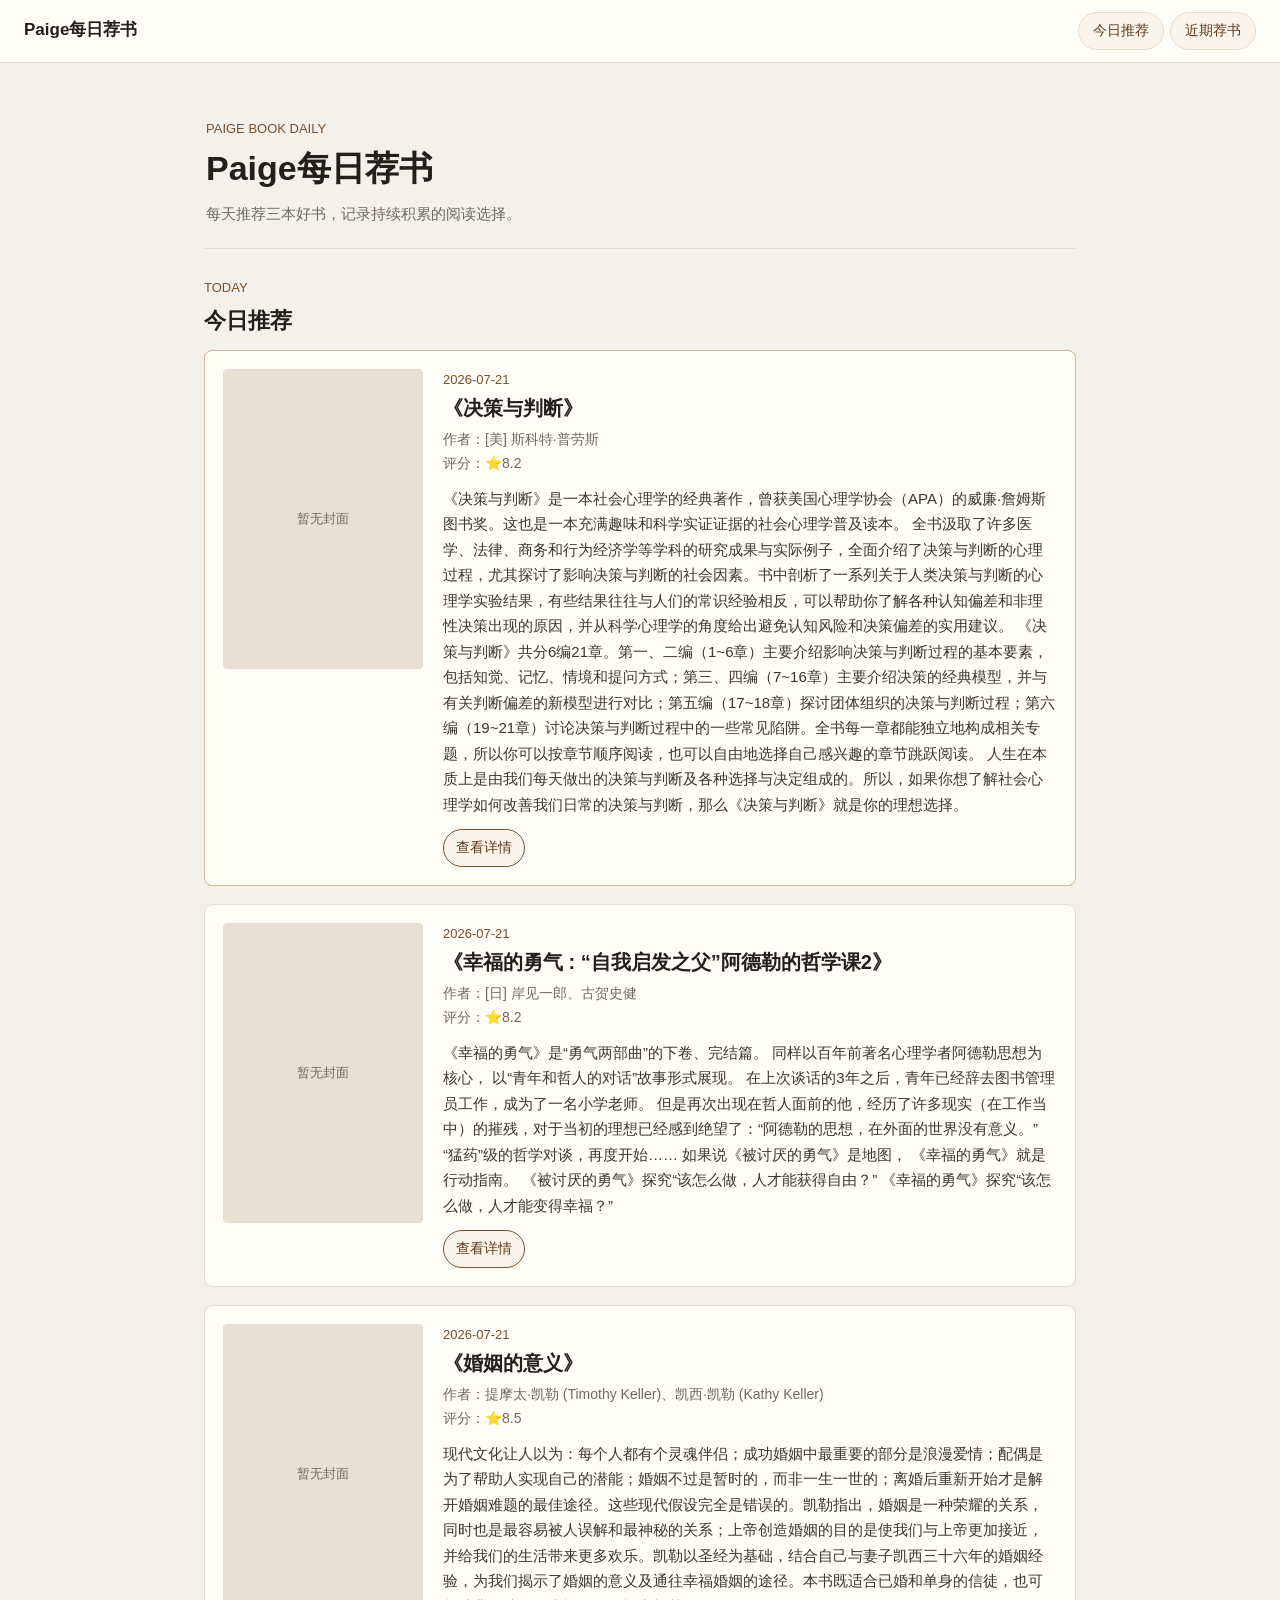
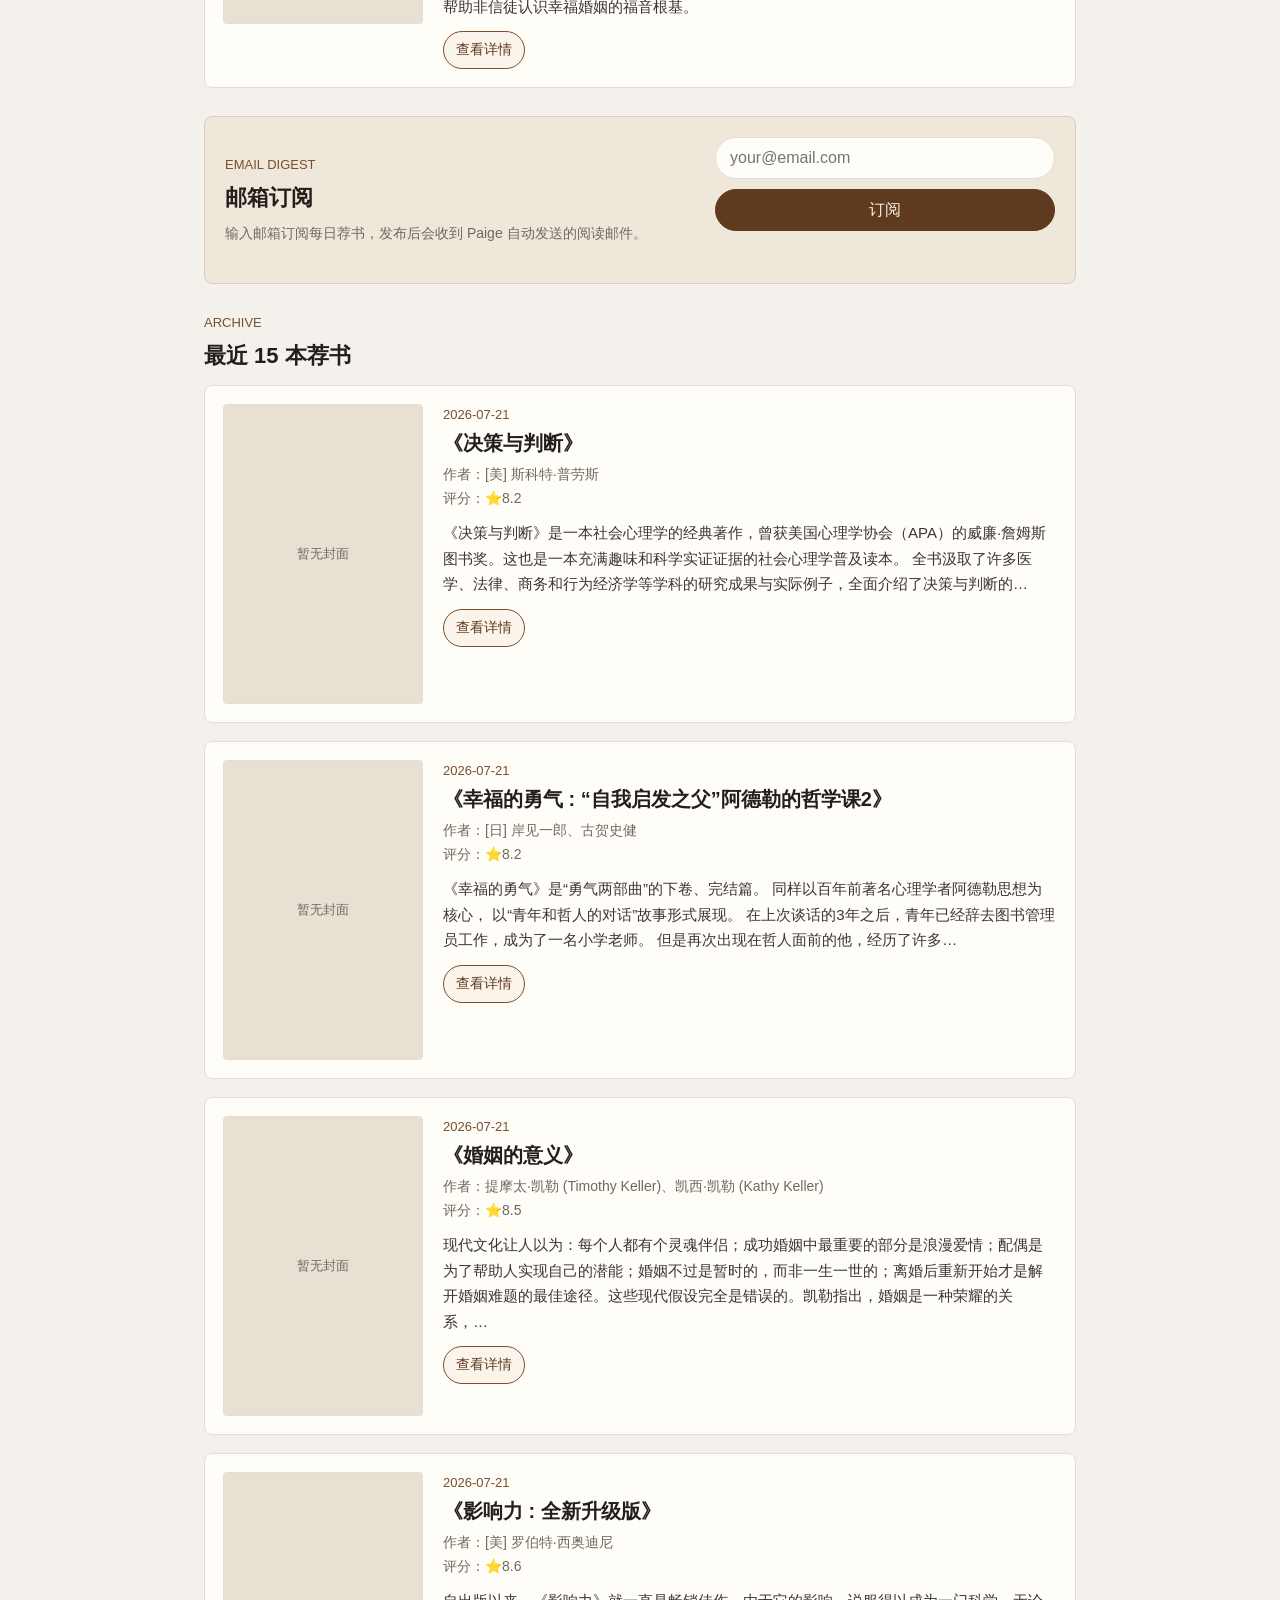
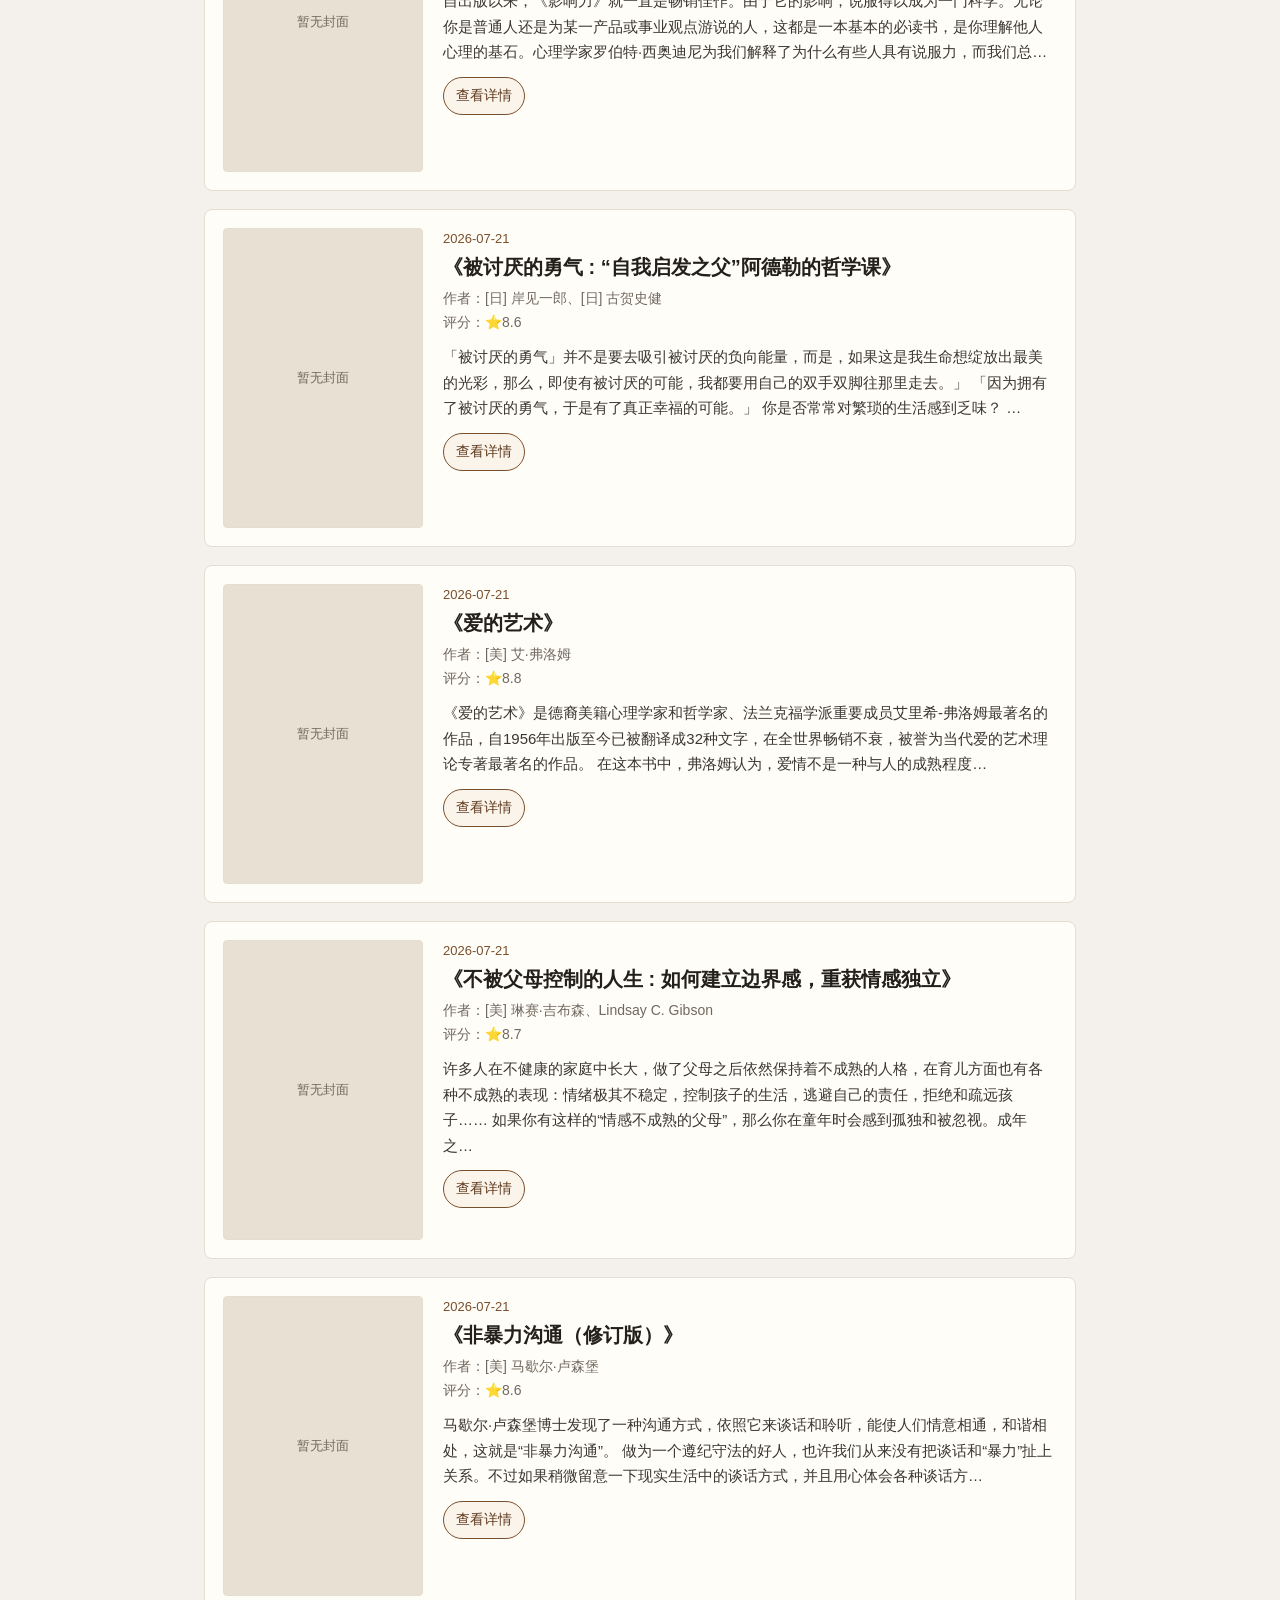
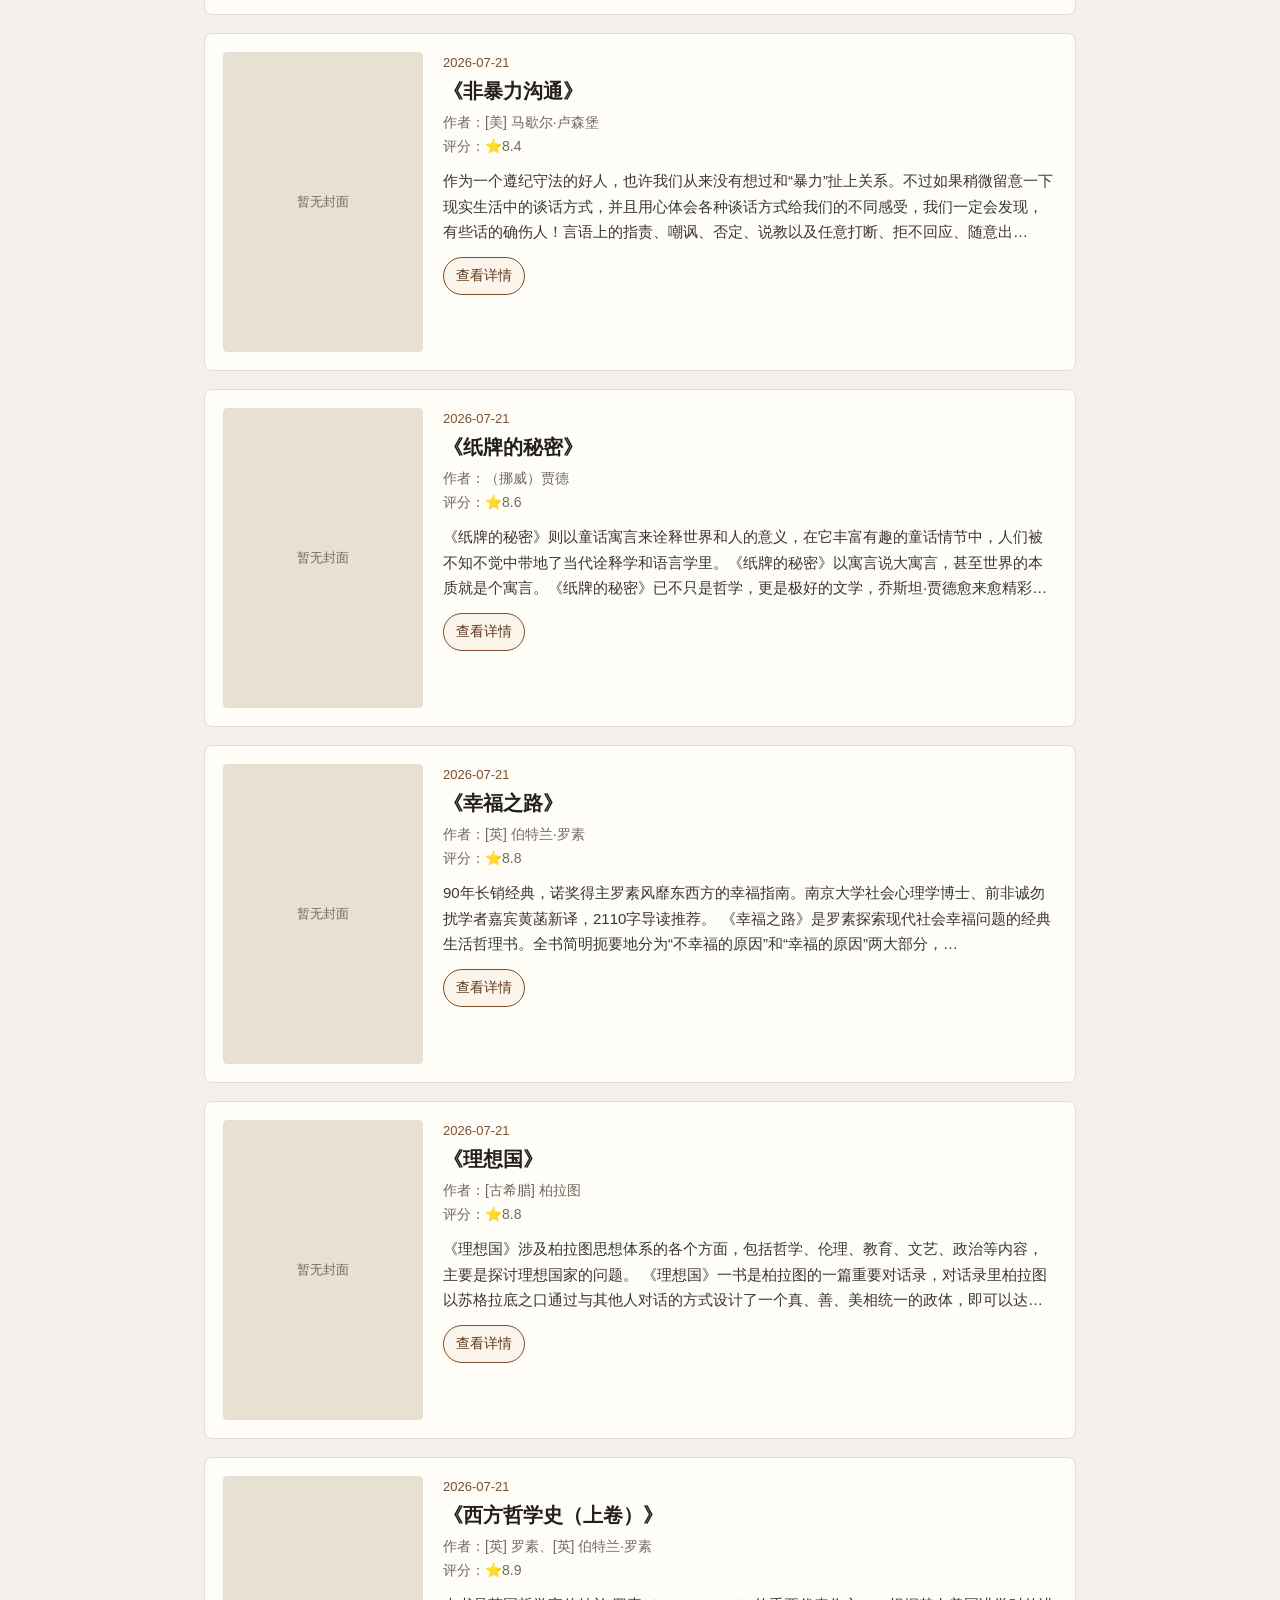
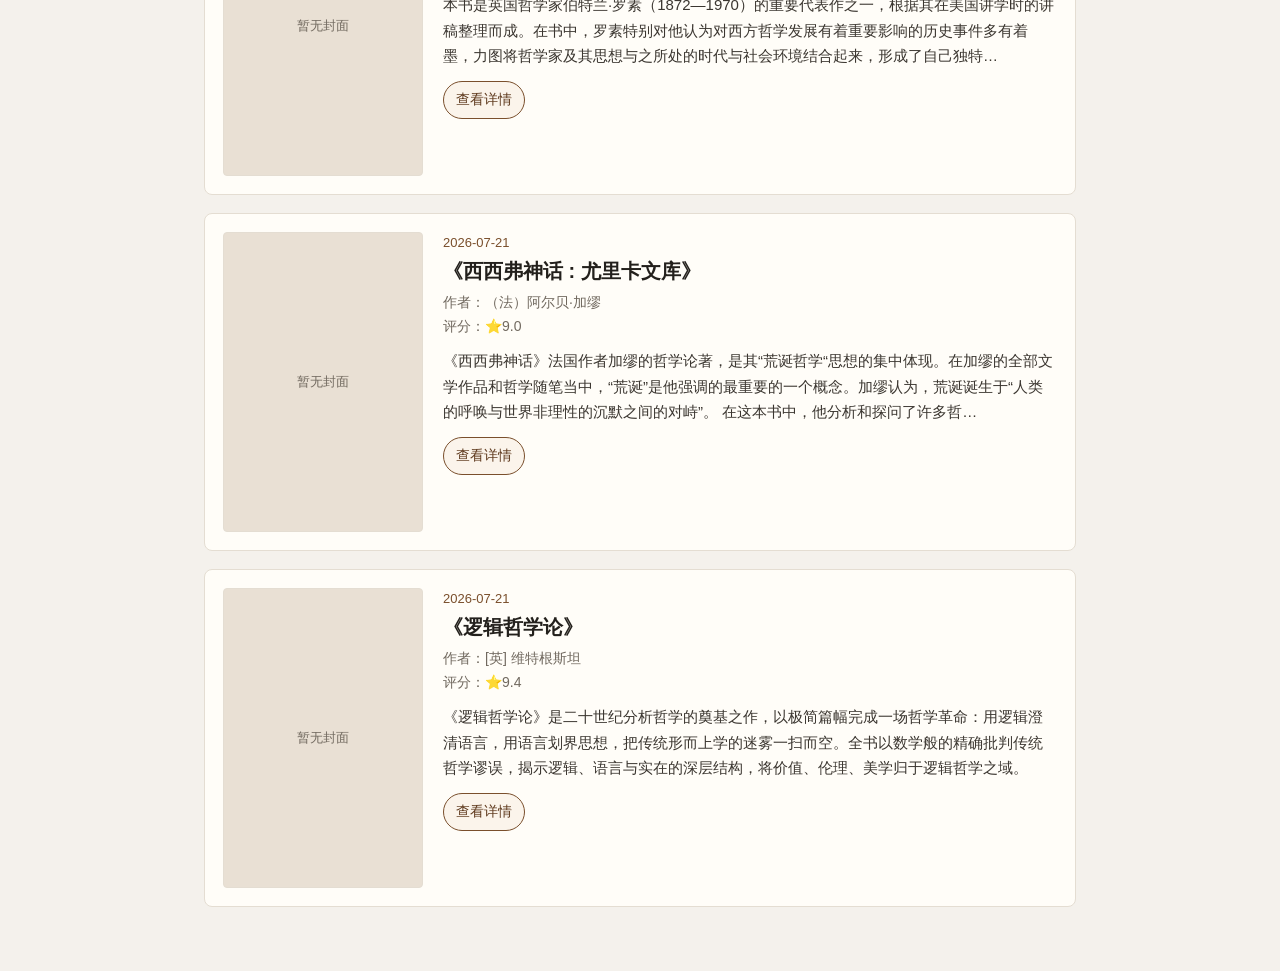
==== website/index.html @ f39f06df "Improve book content style and website layout" ====
<!doctype html>
<html lang="zh-CN">
<head>
  <meta charset="utf-8">
  <meta name="viewport" content="width=device-width, initial-scale=1">
  <title>Paige每日荐书</title>
  <link rel="stylesheet" href="style.css">
</head>
<body>
  <nav class="top-nav" aria-label="页面导航">
    <a class="nav-brand" href="#top">Paige每日荐书</a>
    <div class="nav-actions">
      <a href="#today">今日推荐</a>
      <a href="#recent">近期荐书</a>
    </div>
  </nav>

  <main id="top" class="page-shell">
    <header class="site-header">
      <p class="eyebrow">PAIGE BOOK DAILY</p>
      <h1>Paige每日荐书</h1>
      <p class="intro">每天推荐三本好书，记录持续积累的阅读选择。</p>
    </header>

    <section id="today" class="home-section today-section" aria-labelledby="today-heading">
      <div class="section-head">
        <p class="eyebrow">Today</p>
        <h2 id="today-heading">今日推荐</h2>
      </div>
      <div id="today-list" class="today-list" aria-live="polite">
        <p class="loading">正在加载今日推荐...</p>
      </div>
    </section>

    <section class="home-section subscribe-panel" aria-labelledby="subscribe-heading">
      <div>
        <p class="eyebrow">Email Digest</p>
        <h2 id="subscribe-heading">邮箱订阅</h2>
        <p class="subscribe-copy">输入邮箱订阅每日荐书，发布后会收到 Paige 自动发送的阅读邮件。</p>
      </div>
      <form id="subscribe-form" class="subscribe-form" aria-label="邮箱订阅表单">
        <input id="subscribe-email" type="email" placeholder="your@email.com" aria-label="邮箱地址" autocomplete="email" required>
        <button id="subscribe-button" type="submit">订阅</button>
        <p id="subscribe-status" class="subscribe-status" role="status" aria-live="polite"></p>
      </form>
    </section>

    <section id="recent" class="home-section" aria-labelledby="recent-heading">
      <div class="section-head">
        <p class="eyebrow">Archive</p>
        <h2 id="recent-heading">最近 15 本荐书</h2>
      </div>
      <div id="book-list" class="book-list" aria-live="polite">
        <p class="loading">正在加载书单...</p>
      </div>
    </section>
  </main>

  <template id="book-card-template">
    <article class="book-card">
      <div class="cover-wrap"></div>
      <div class="book-content">
        <p class="book-date"></p>
        <h3 class="book-title"></h3>
        <p class="book-meta"></p>
        <p class="book-rating"></p>
        <p class="book-summary"></p>
        <a class="detail-link" href="book.html">查看详情</a>
      </div>
    </article>
  </template>

  <script src="site_config.js"></script>
  <script>
    const recentList = document.querySelector("#book-list");
    const todayList = document.querySelector("#today-list");
    const template = document.querySelector("#book-card-template");
    const subscribeForm = document.querySelector("#subscribe-form");
    const subscribeEmail = document.querySelector("#subscribe-email");
    const subscribeButton = document.querySelector("#subscribe-button");
    const subscribeStatus = document.querySelector("#subscribe-status");

    function normalizeText(value, fallback) {
      if (typeof value !== "string") {
        return fallback;
      }
      const text = value.trim();
      return text || fallback;
    }

    function createSummaryExcerpt(summary) {
      const text = normalizeText(summary, "暂无简介");
      if (text.length <= 120) {
        return text;
      }
      return `${text.slice(0, 120)}…`;
    }

    function createCover(book) {
      const cover = normalizeText(book.cover, "");
      if (!cover) {
        const placeholder = document.createElement("div");
        placeholder.className = "cover-placeholder";
        placeholder.textContent = "暂无封面";
        return placeholder;
      }

      const image = document.createElement("img");
      image.className = "book-cover";
      image.src = cover;
      image.alt = `《${normalizeText(book.title, "未命名书籍")}》封面`;
      image.loading = "lazy";
      image.referrerPolicy = "no-referrer";
      image.onerror = () => {
        const placeholder = document.createElement("div");
        placeholder.className = "cover-placeholder";
        placeholder.textContent = "暂无封面";
        image.replaceWith(placeholder);
      };
      return image;
    }

    function createBookCard(book, index, options = {}) {
      const node = template.content.cloneNode(true);
      const detailUrl = normalizeText(book.detail_url, `book.html?id=${index}`);
      node.querySelector(".cover-wrap").appendChild(createCover(book));
      node.querySelector(".book-date").textContent = normalizeText(book.recommended_date, "暂无日期");
      node.querySelector(".book-title").textContent = `《${normalizeText(book.title, "未命名书籍")}》`;
      node.querySelector(".book-meta").textContent = `作者：${normalizeText(book.author, "暂无作者")}`;
      node.querySelector(".book-rating").textContent = `评分：${normalizeText(book.rating, "暂无评分")}`;
      node.querySelector(".book-summary").textContent = options.fullSummary
        ? normalizeText(book.summary, "暂无简介")
        : createSummaryExcerpt(book.summary);
      node.querySelector(".detail-link").href = detailUrl;
      return node;
    }

    function renderBookList(container, books, emptyText, limit, options = {}) {
      container.innerHTML = "";
      if (!Array.isArray(books) || books.length === 0) {
        container.innerHTML = `<p class="empty">${emptyText}</p>`;
        return;
      }

      books.slice(0, limit).forEach((book, index) => {
        container.appendChild(createBookCard(book, index, options));
      });
    }


    function getSubscribeConfig() {
      const config = window.PAIGE_SITE_CONFIG || {};
      return {
        supabaseUrl: normalizeText(config.supabaseUrl, "").replace(/\/$/, ""),
        supabaseAnonKey: normalizeText(config.supabaseAnonKey, "")
      };
    }

    function isValidEmail(email) {
      return /^[^\s@]+@[^\s@]+\.[^\s@]+$/.test(email);
    }

    async function submitSubscription(email) {
      const { supabaseUrl, supabaseAnonKey } = getSubscribeConfig();
      if (!supabaseUrl || !supabaseAnonKey) {
        throw new Error("订阅服务暂未配置。");
      }

      const response = await fetch(`${supabaseUrl}/rest/v1/subscribers`, {
        method: "POST",
        headers: {
          apikey: supabaseAnonKey,
          Authorization: `Bearer ${supabaseAnonKey}`,
          "Content-Type": "application/json",
          Prefer: "return=minimal"
        },
        body: JSON.stringify({ email, active: true })
      });

      if (response.status === 409) {
        return "这个邮箱已经订阅。";
      }
      if (!response.ok) {
        throw new Error("订阅保存失败，请稍后再试。");
      }
      return "订阅成功。";
    }

    if (subscribeForm) {
      subscribeForm.addEventListener("submit", async (event) => {
        event.preventDefault();
        const email = normalizeText(subscribeEmail.value, "").toLowerCase();
        if (!isValidEmail(email)) {
          subscribeStatus.textContent = "请输入有效邮箱。";
          return;
        }

        subscribeButton.disabled = true;
        subscribeStatus.textContent = "正在提交...";
        try {
          subscribeStatus.textContent = await submitSubscription(email);
          subscribeForm.reset();
        } catch (error) {
          subscribeStatus.textContent = error.message || "订阅失败，请稍后再试。";
        } finally {
          subscribeButton.disabled = false;
        }
      });
    }

    function loadJson(path) {
      return fetch(path, { cache: "no-store" }).then((response) => {
        if (!response.ok) {
          throw new Error(`HTTP ${response.status}`);
        }
        return response.json();
      });
    }

    Promise.all([loadJson("today.json"), loadJson("books.json")])
      .then(([todayBooks, recentBooks]) => {
        renderBookList(todayList, todayBooks, "今日推荐还没有生成。", 3, { fullSummary: true });
        renderBookList(recentList, recentBooks, "还没有可公开展示的荐书记录。", 15);
      })
      .catch(() => {
        todayList.innerHTML = '<p class="empty">今日推荐暂时无法加载。</p>';
        recentList.innerHTML = '<p class="empty">书单暂时无法加载，请稍后再试。</p>';
      });
  </script>
</body>
</html>
---- website/style.css ----
:root {
  color-scheme: light;
  --page: #f4f1ec;
  --paper: #fffdf8;
  --ink: #23201c;
  --muted: #71695f;
  --line: #e4ddd2;
  --accent: #7a4f2c;
  --accent-dark: #5f3a1e;
}

html {
  scroll-behavior: smooth;
}

* {
  box-sizing: border-box;
}

body {
  margin: 0;
  overflow-x: hidden;
  padding-top: 56px;
  background: var(--page);
  color: var(--ink);
  font-family: -apple-system, BlinkMacSystemFont, "Segoe UI", "PingFang SC", "Hiragino Sans GB", "Microsoft YaHei", sans-serif;
  line-height: 1.7;
}

.top-nav {
  position: fixed;
  top: 0;
  left: 0;
  z-index: 20;
  display: flex;
  align-items: center;
  justify-content: space-between;
  gap: 10px;
  width: 100%;
  min-height: 56px;
  padding: 10px 16px;
  background: rgba(255, 253, 248, 0.96);
  border-bottom: 1px solid var(--line);
  backdrop-filter: blur(10px);
}

.nav-brand {
  flex: 1 1 auto;
  min-width: 0;
  color: var(--ink);
  font-size: 15px;
  font-weight: 700;
  overflow: hidden;
  text-decoration: none;
  text-overflow: ellipsis;
  white-space: nowrap;
}

.nav-actions {
  display: flex;
  flex: 0 0 auto;
  gap: 6px;
}

.nav-actions a {
  display: inline-flex;
  align-items: center;
  justify-content: center;
  min-height: 34px;
  padding: 5px 9px;
  color: var(--accent-dark);
  background: #fbf4eb;
  border: 1px solid var(--line);
  border-radius: 999px;
  font-size: 13px;
  text-decoration: none;
  white-space: nowrap;
}

#today,
#recent {
  scroll-margin-top: 76px;
}

.page-shell {
  width: min(100%, 920px);
  margin: 0 auto;
  padding: 28px 16px 40px;
}

.site-header {
  padding: 8px 2px 22px;
  border-bottom: 1px solid var(--line);
}

.eyebrow {
  margin: 0 0 8px;
  color: var(--accent);
  font-size: 13px;
  letter-spacing: 0;
  text-transform: uppercase;
}

h1,
h2,
h3 {
  letter-spacing: 0;
}

h1 {
  margin: 0;
  font-size: 34px;
  line-height: 1.2;
  font-weight: 700;
}

.intro {
  margin: 12px 0 0;
  color: var(--muted);
  font-size: 15px;
}

.home-section {
  margin-top: 28px;
}

.section-head {
  margin-bottom: 14px;
}

.section-head h2,
.subscribe-panel h2 {
  margin: 0;
  font-size: 22px;
  line-height: 1.3;
}

.book-list,
.today-list {
  display: grid;
  gap: 16px;
}

.book-card {
  display: grid;
  grid-template-columns: 96px minmax(0, 1fr);
  gap: 14px;
  padding: 14px;
  background: var(--paper);
  border: 1px solid var(--line);
  border-radius: 8px;
}

.today-list .book-card:first-child {
  border-color: #d4b895;
}

.cover-wrap {
  width: 96px;
}

.book-cover,
.cover-placeholder {
  width: 96px;
  aspect-ratio: 2 / 3;
  border-radius: 4px;
  border: 1px solid var(--line);
  background: #e9e0d4;
}

.book-cover {
  display: block;
  object-fit: cover;
}

.cover-placeholder,
.detail-cover-placeholder {
  display: flex;
  align-items: center;
  justify-content: center;
  padding: 10px;
  color: var(--muted);
  font-size: 13px;
  text-align: center;
}

.book-content {
  min-width: 0;
}

.book-date {
  margin: 0 0 4px;
  color: var(--accent);
  font-size: 13px;
}

.book-title {
  margin: 0 0 6px;
  font-size: 18px;
  line-height: 1.35;
}

.book-meta,
.book-rating {
  margin: 0;
  color: var(--muted);
  font-size: 14px;
}

.book-summary {
  margin: 10px 0 0;
  color: #3b3630;
  font-size: 14px;
}

.detail-link,
.primary-link,
.back-link {
  color: var(--accent-dark);
  text-decoration: none;
}

.detail-link,
.primary-link {
  display: inline-flex;
  align-items: center;
  width: fit-content;
  min-height: 36px;
  margin-top: 12px;
  padding: 6px 12px;
  border: 1px solid var(--accent);
  border-radius: 999px;
  background: #fbf4eb;
  font-size: 14px;
}

.subscribe-panel {
  display: grid;
  gap: 16px;
  padding: 18px;
  background: #efe7da;
  border: 1px solid #dccdb9;
  border-radius: 8px;
}

.subscribe-copy {
  margin: 10px 0 0;
  color: var(--muted);
  font-size: 14px;
}

.subscribe-form {
  display: grid;
  gap: 10px;
}

.subscribe-form input,
.subscribe-form button {
  width: 100%;
  min-height: 42px;
  border-radius: 999px;
  font: inherit;
}

.subscribe-form input {
  padding: 0 14px;
  color: var(--muted);
  background: var(--paper);
  border: 1px solid var(--line);
}

.subscribe-form button {
  color: #f8f0e6;
  background: var(--accent-dark);
  border: 1px solid var(--accent-dark);
}

.subscribe-form input:disabled,
.subscribe-form button:disabled {
  opacity: 0.72;
}

.back-link {
  display: inline-block;
  margin: 0 0 14px;
  color: var(--muted);
  font-size: 14px;
}

.detail-card {
  display: grid;
  gap: 18px;
  margin-top: 22px;
  padding: 16px;
  background: var(--paper);
  border: 1px solid var(--line);
  border-radius: 8px;
}

.detail-media {
  display: flex;
  justify-content: center;
}

.detail-cover,
.detail-cover-placeholder {
  width: min(58vw, 190px);
  aspect-ratio: 2 / 3;
  border-radius: 5px;
  border: 1px solid var(--line);
  background: #e9e0d4;
}

.detail-cover {
  display: block;
  object-fit: cover;
}

.detail-book-title {
  margin: 0 0 10px;
  font-size: 24px;
  line-height: 1.3;
}

.section-title {
  margin: 22px 0 8px;
  font-size: 17px;
}

.detail-summary {
  margin: 0;
  color: #342f29;
  font-size: 15px;
  line-height: 1.85;
}

.detail-actions {
  margin-top: 18px;
}

.empty-note {
  margin: 0;
  color: var(--muted);
  font-size: 14px;
}

.loading,
.empty {
  margin: 0;
  padding: 22px 0;
  color: var(--muted);
  font-size: 15px;
}

@media (min-width: 720px) {
  body {
    padding-top: 62px;
  }

  .top-nav {
    min-height: 62px;
    padding: 12px 24px;
  }

  .nav-brand {
    font-size: 17px;
  }

  .nav-actions a {
    padding: 6px 14px;
    font-size: 14px;
  }

  #today,
  #recent {
    scroll-margin-top: 84px;
  }

  .page-shell {
    padding: 48px 24px 64px;
  }

  .book-list,
  .today-list {
    gap: 18px;
  }

  .book-card {
    grid-template-columns: 200px minmax(0, 1fr);
    gap: 20px;
    padding: 18px;
  }

  .cover-wrap,
  .book-cover,
  .cover-placeholder {
    width: 200px;
  }

  .book-cover {
    object-fit: contain;
  }

  .book-title {
    font-size: 20px;
  }

  .book-summary {
    font-size: 15px;
  }

  .subscribe-panel {
    grid-template-columns: 1fr minmax(260px, 340px);
    align-items: center;
    padding: 20px;
  }

  .detail-card {
    grid-template-columns: 220px minmax(0, 1fr);
    gap: 28px;
    padding: 22px;
  }

  .detail-cover,
  .detail-cover-placeholder {
    width: 190px;
  }
}

.subscribe-status {
  min-height: 22px;
  margin: 0;
  color: var(--muted);
  font-size: 13px;
}
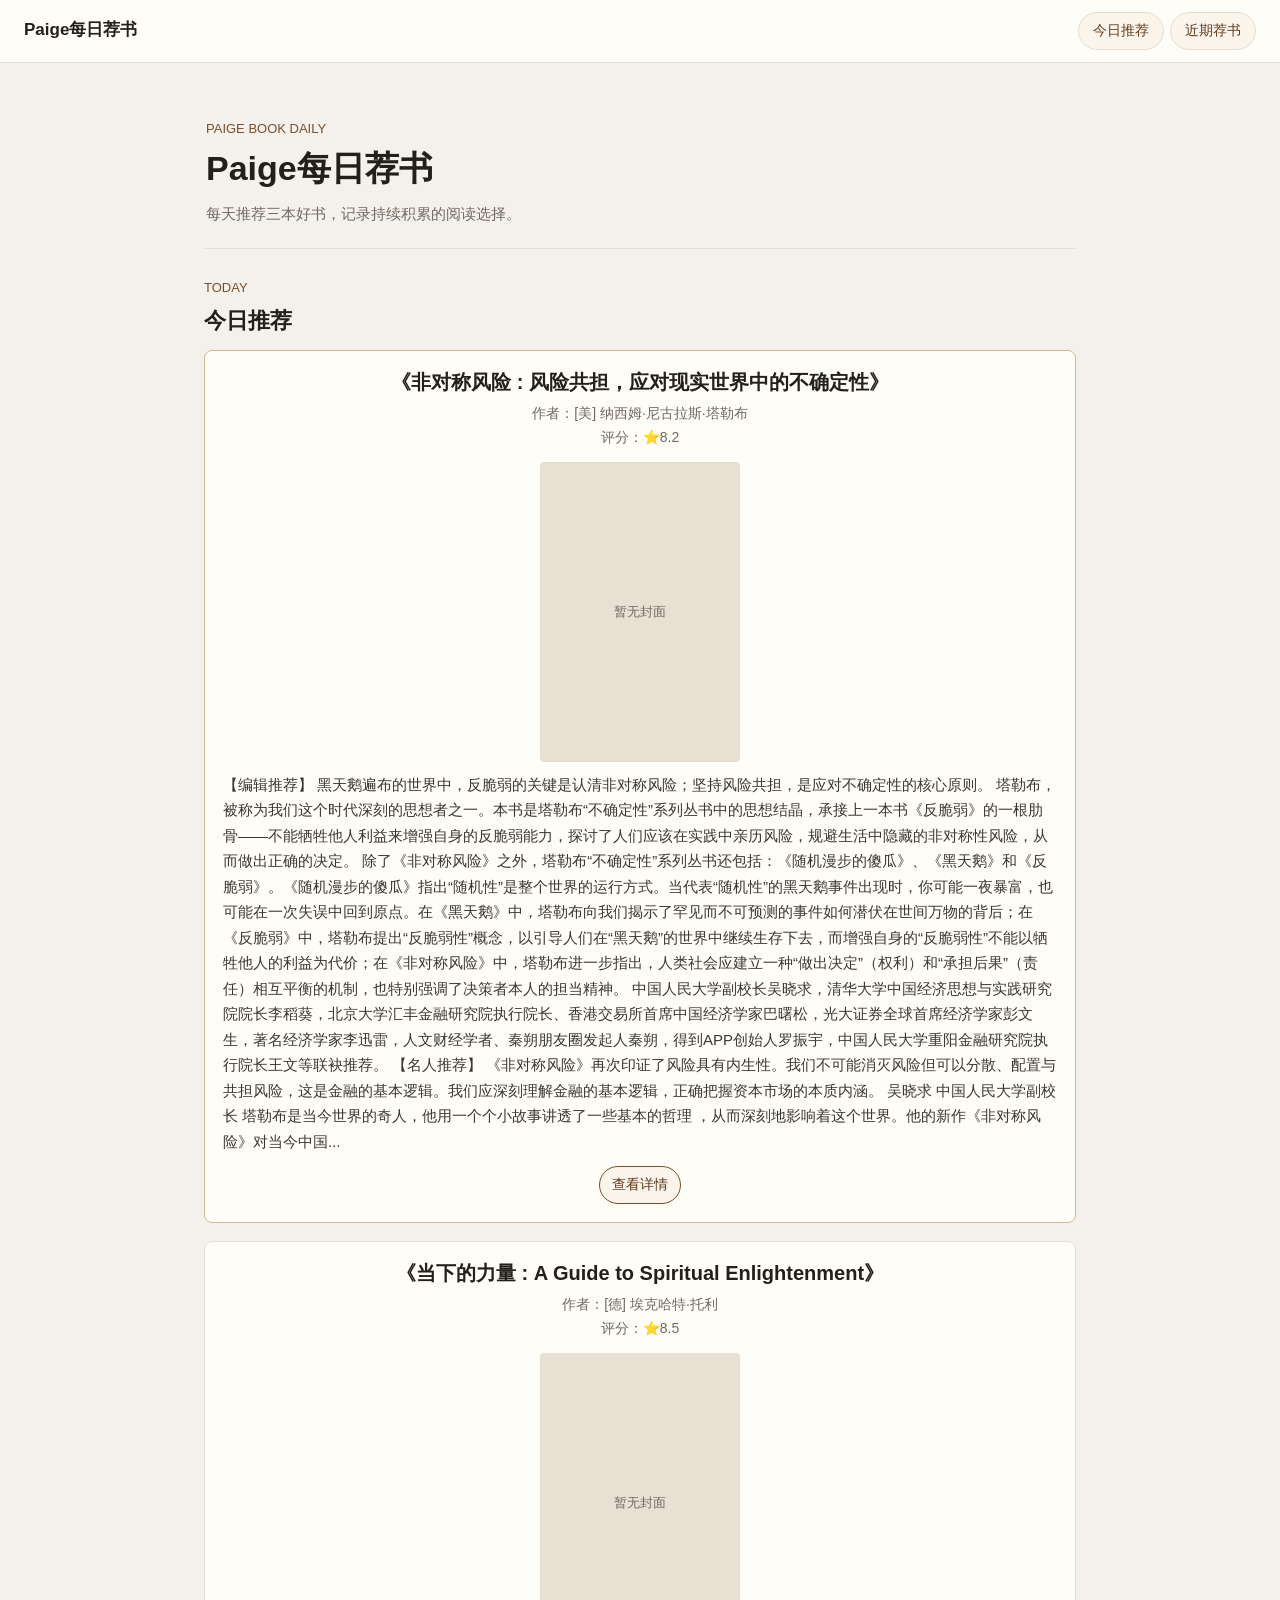
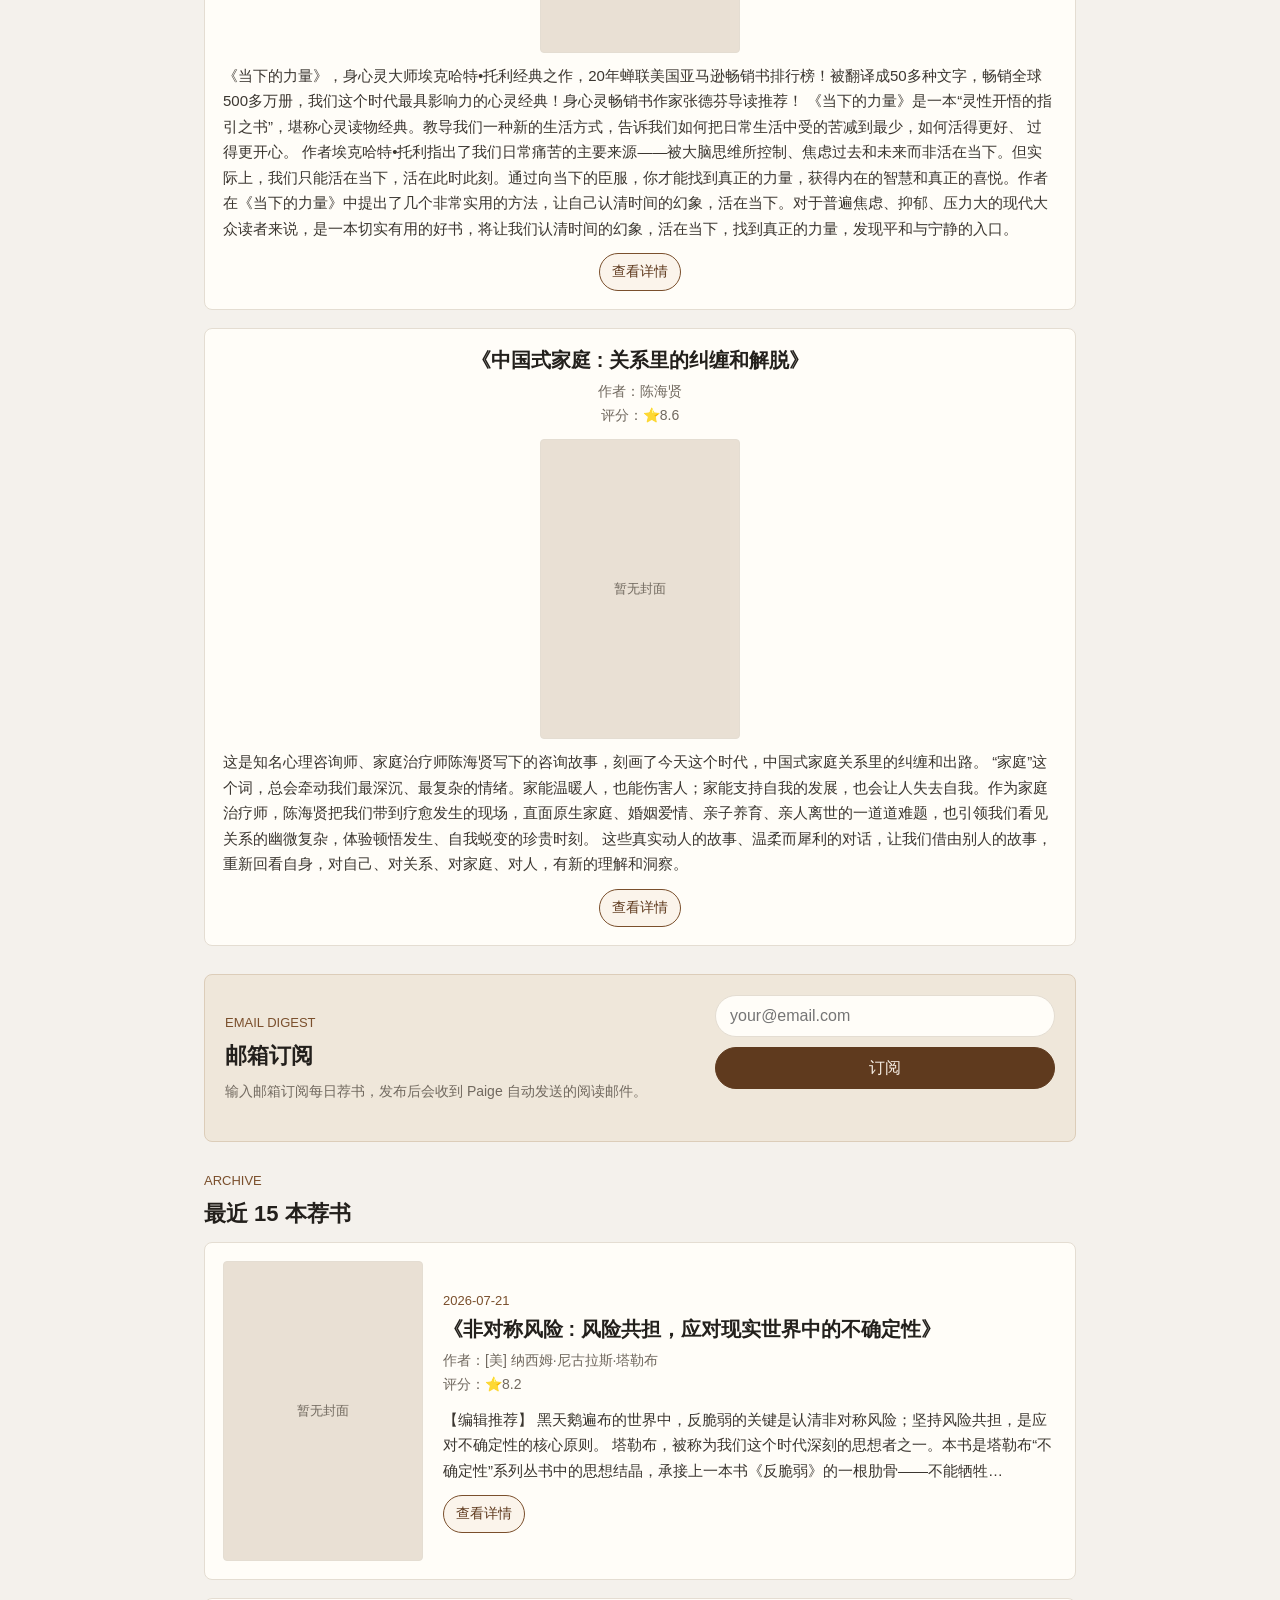
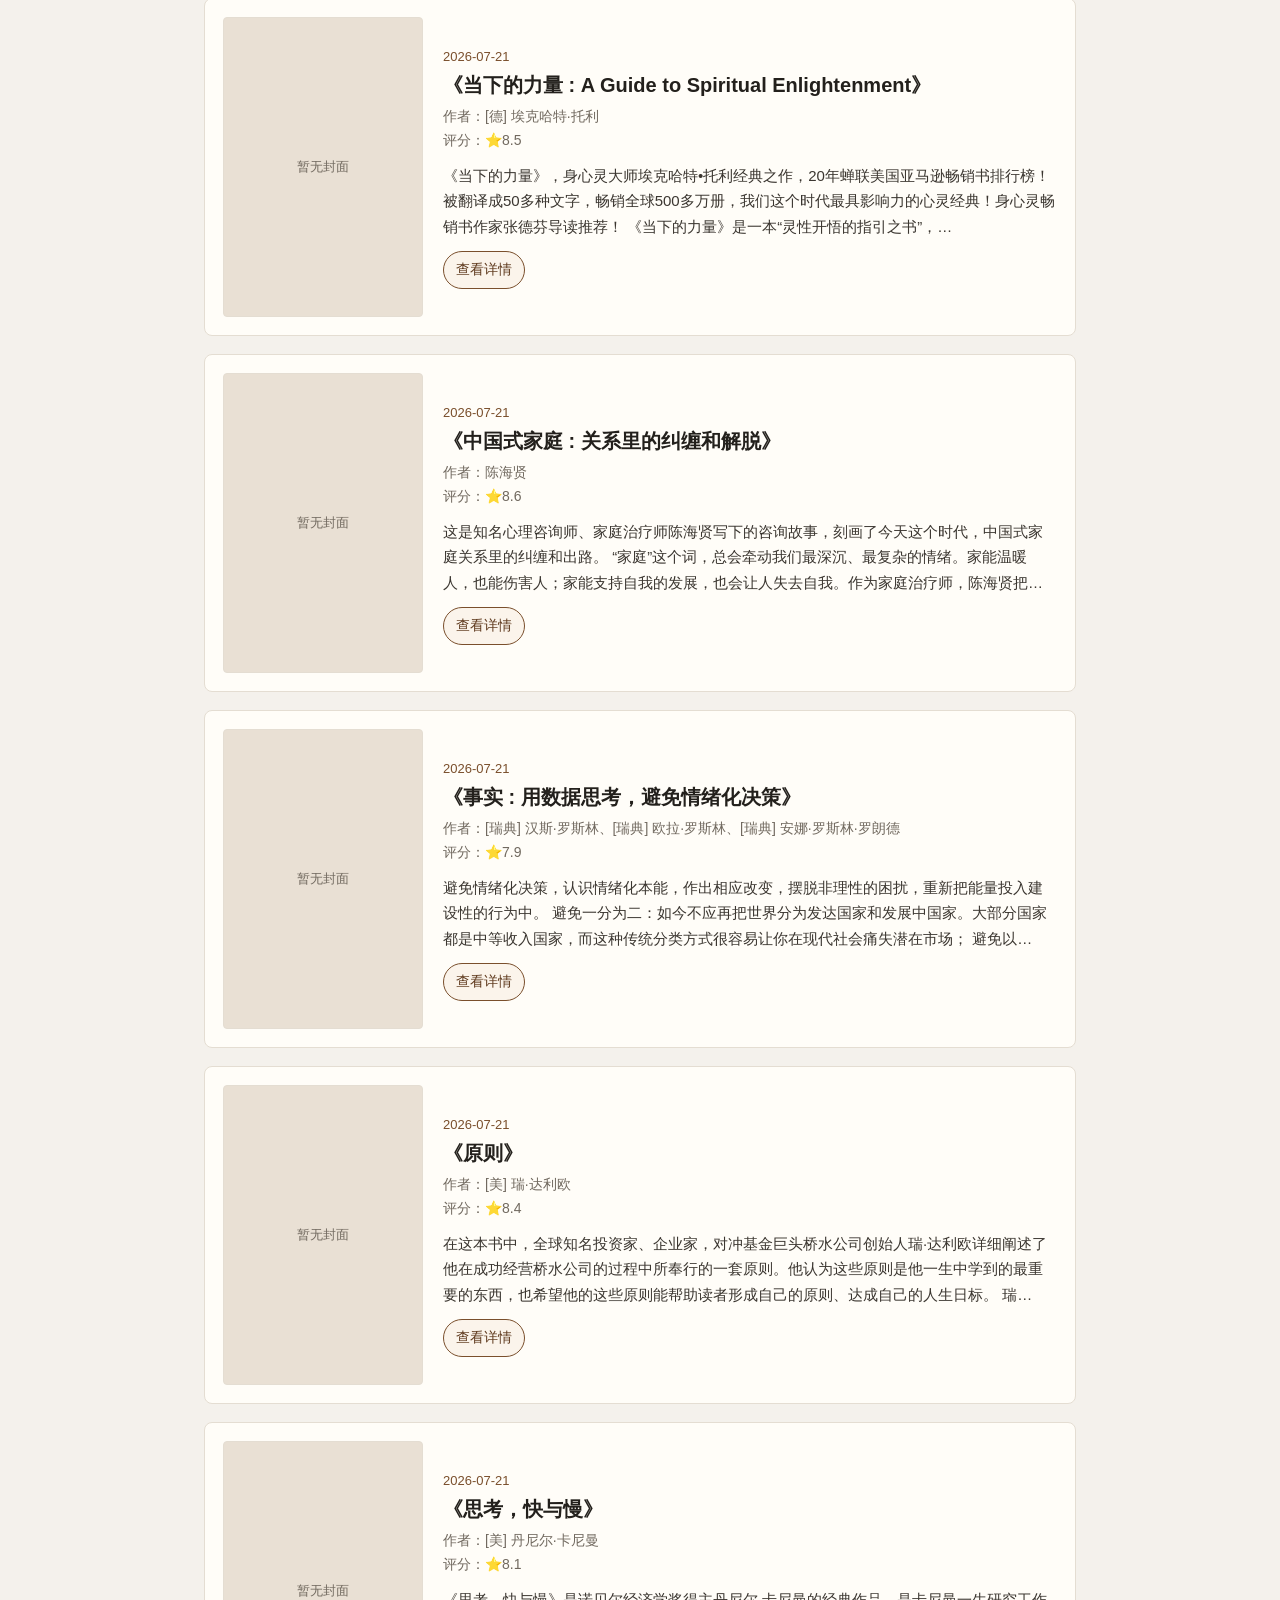
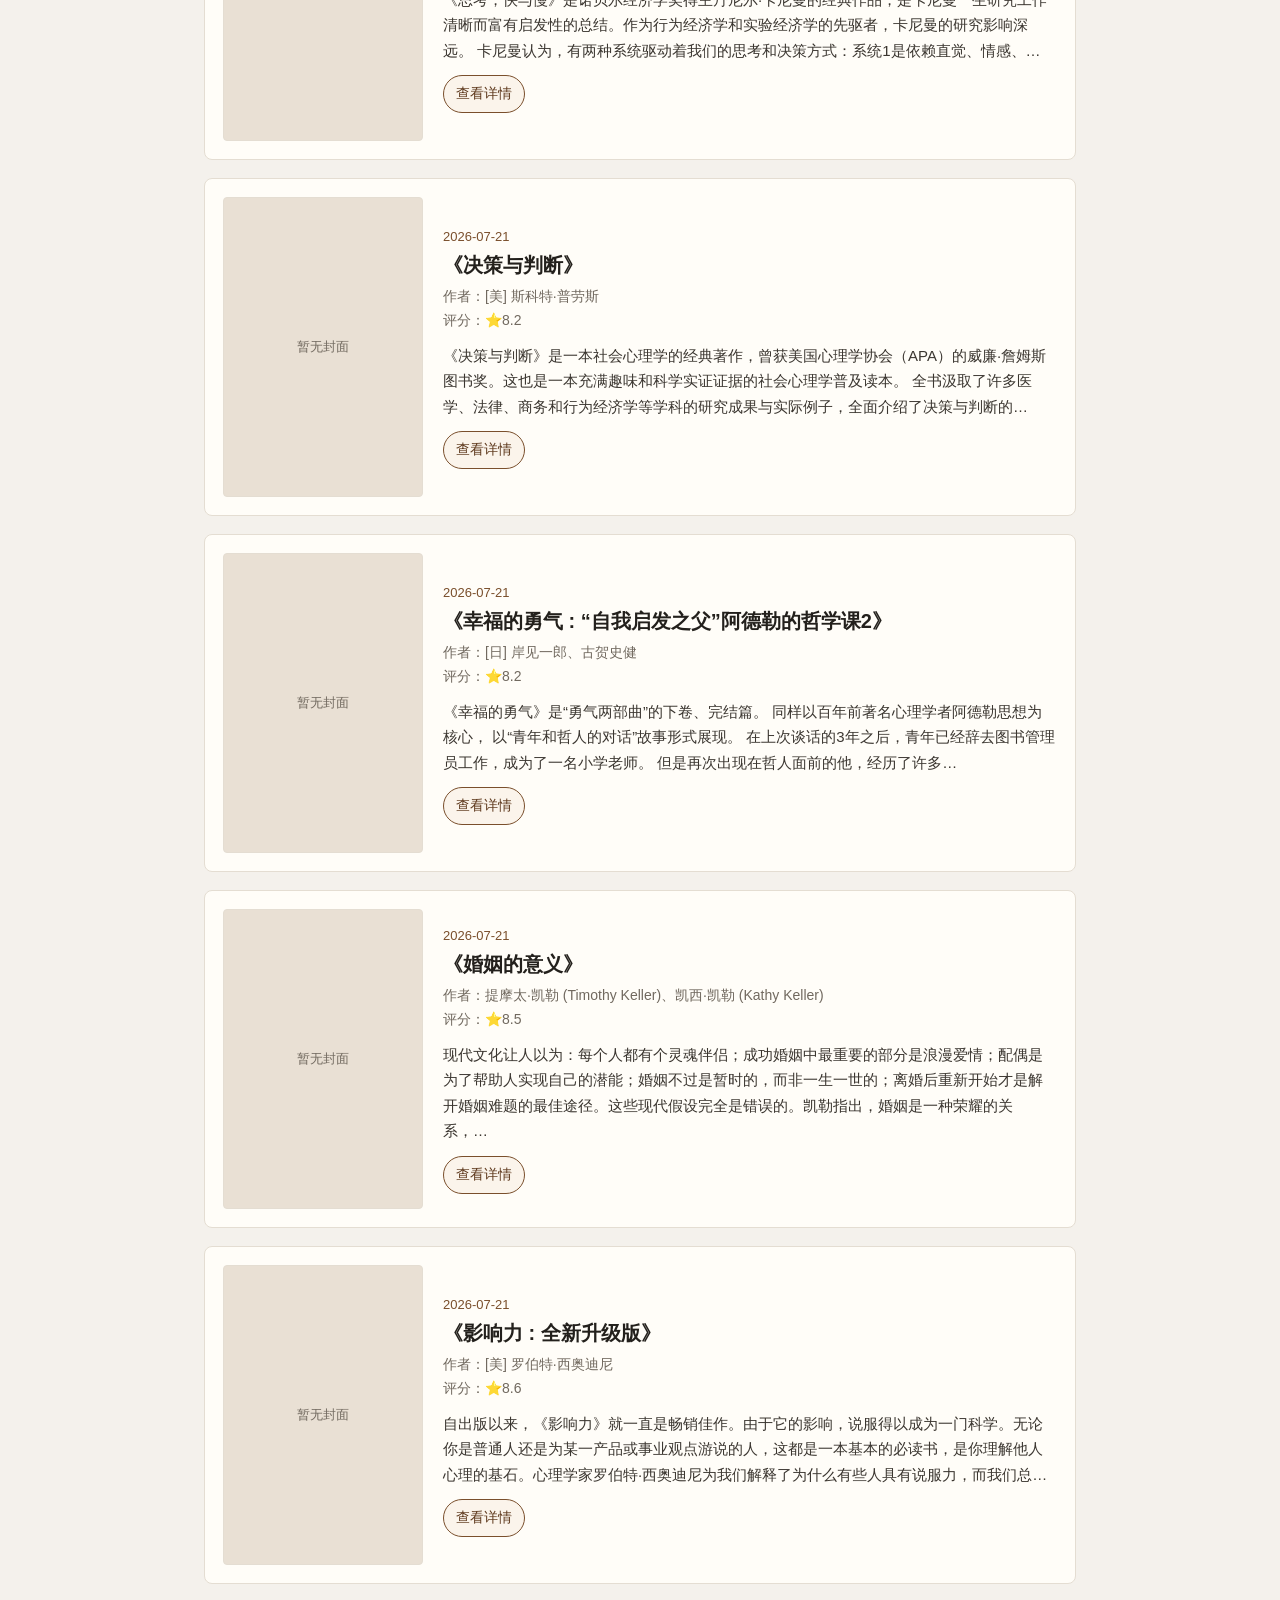
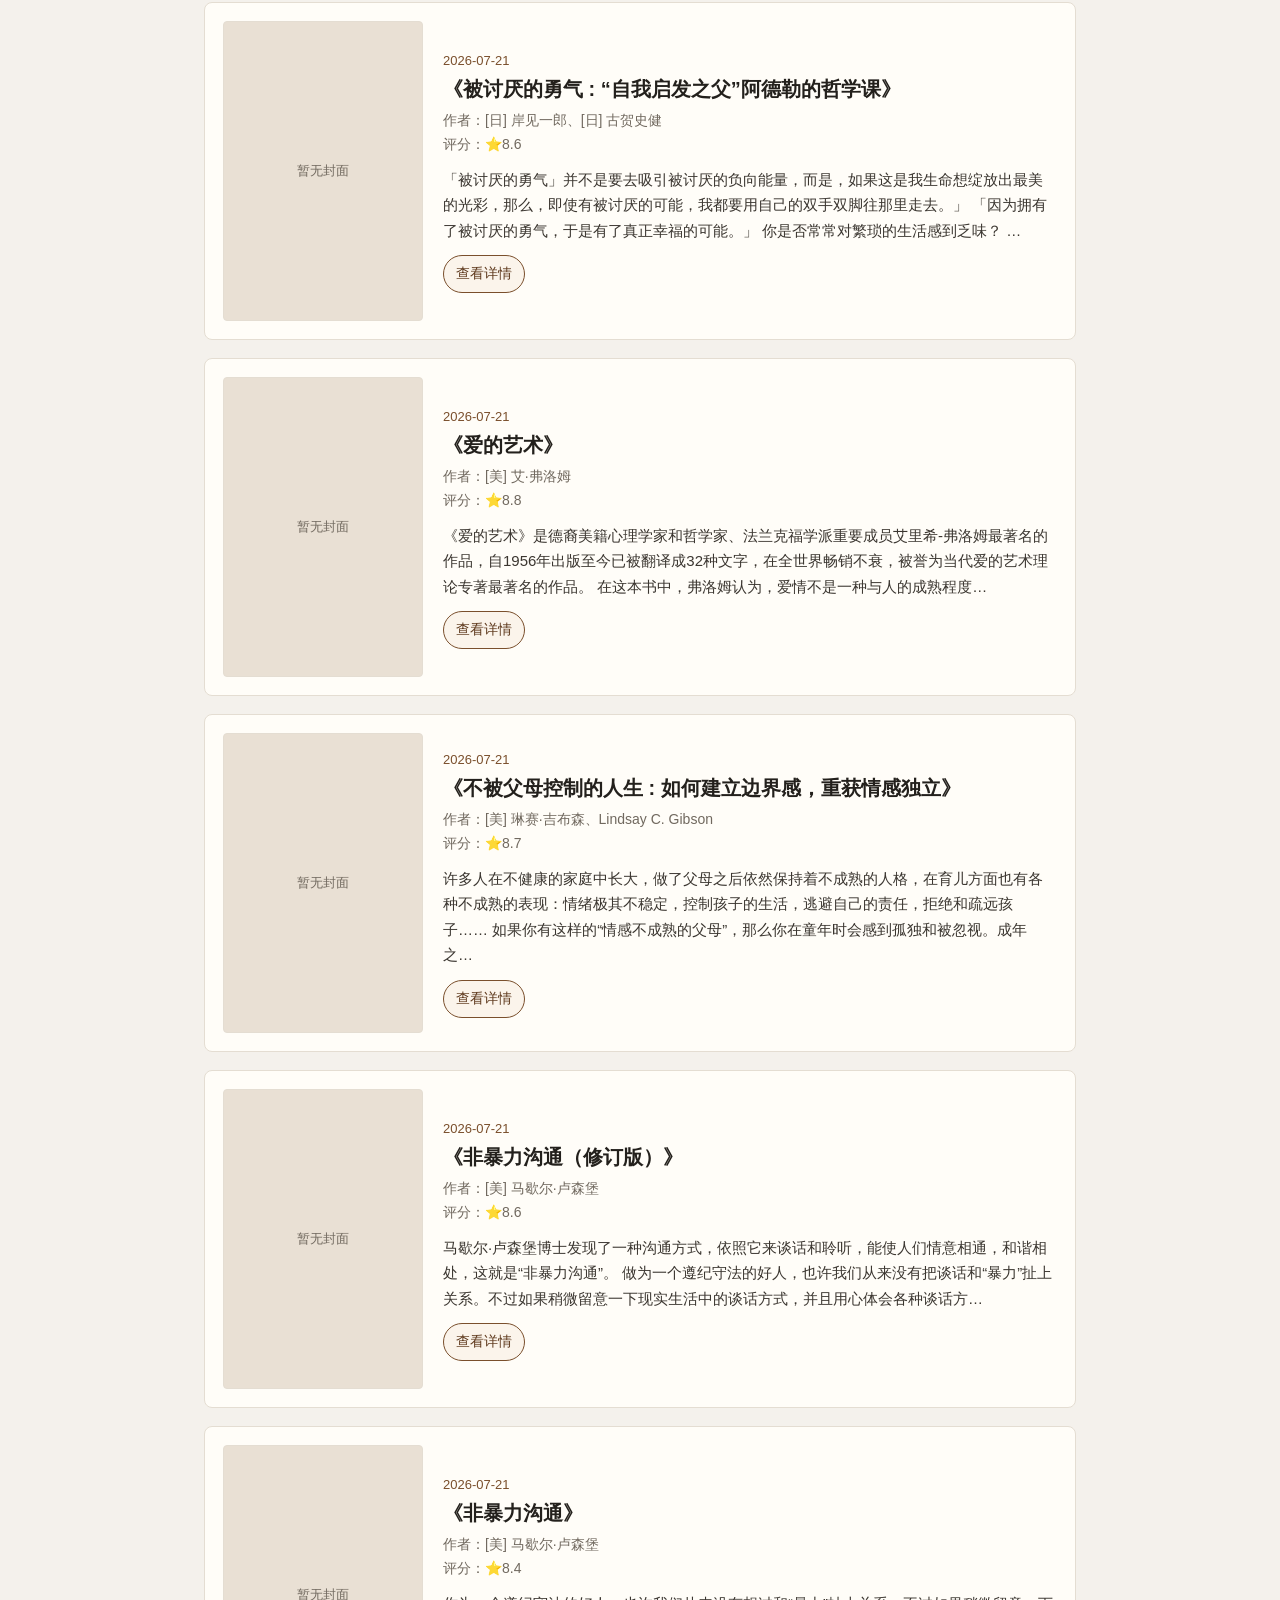
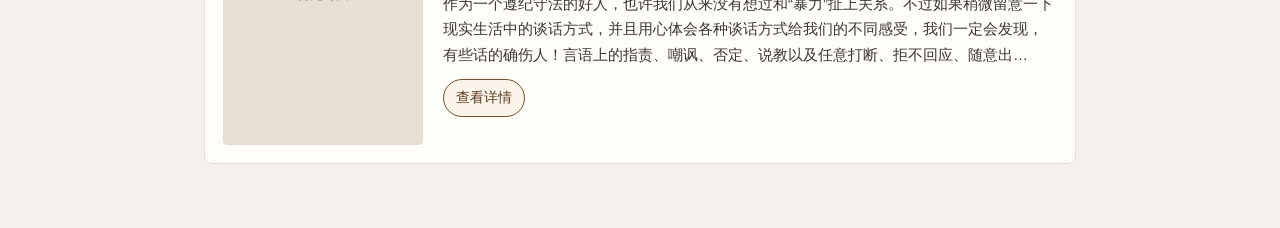
==== commit 2f41e0b9: "Improve book recommendation presentation" ====
--- a/website/index.html
+++ b/website/index.html
@@ -123,7 +123,9 @@
     function createBookCard(book, index, options = {}) {
       const node = template.content.cloneNode(true);
       const detailUrl = normalizeText(book.detail_url, `book.html?id=${index}`);
-      node.querySelector(".cover-wrap").appendChild(createCover(book));
+      const card = node.querySelector(".book-card");
+      const coverWrap = node.querySelector(".cover-wrap");
+      coverWrap.appendChild(createCover(book));
       node.querySelector(".book-date").textContent = normalizeText(book.recommended_date, "暂无日期");
       node.querySelector(".book-title").textContent = `《${normalizeText(book.title, "未命名书籍")}》`;
       node.querySelector(".book-meta").textContent = `作者：${normalizeText(book.author, "暂无作者")}`;
@@ -132,6 +134,11 @@
         ? normalizeText(book.summary, "暂无简介")
         : createSummaryExcerpt(book.summary);
       node.querySelector(".detail-link").href = detailUrl;
+      if (options.todayLayout) {
+        card.classList.add("book-card--today");
+        node.querySelector(".book-date").remove();
+        node.querySelector(".book-rating").after(coverWrap);
+      }
       return node;
     }
 
@@ -219,7 +226,7 @@
 
     Promise.all([loadJson("today.json"), loadJson("books.json")])
       .then(([todayBooks, recentBooks]) => {
-        renderBookList(todayList, todayBooks, "今日推荐还没有生成。", 3, { fullSummary: true });
+        renderBookList(todayList, todayBooks, "今日推荐还没有生成。", 3, { fullSummary: true, todayLayout: true });
         renderBookList(recentList, recentBooks, "还没有可公开展示的荐书记录。", 15);
       })
       .catch(() => {
--- a/website/style.css
+++ b/website/style.css
@@ -144,6 +144,7 @@
 .book-card {
   display: grid;
   grid-template-columns: 96px minmax(0, 1fr);
+  align-items: center;
   gap: 14px;
   padding: 14px;
   background: var(--paper);
@@ -186,6 +187,29 @@
 
 .book-content {
   min-width: 0;
+}
+
+.book-card--today {
+  grid-template-columns: 1fr;
+}
+
+.book-card--today .book-content {
+  display: flex;
+  flex-direction: column;
+  align-items: center;
+}
+
+.book-card--today .cover-wrap {
+  margin-top: 12px;
+}
+
+.book-card--today .book-summary {
+  align-self: stretch;
+  text-align: left;
+}
+
+.book-card--today .detail-link {
+  align-self: center;
 }
 
 .book-date {
@@ -287,8 +311,22 @@
   font-size: 14px;
 }
 
+.detail-header .back-link {
+  position: fixed;
+  top: 20px;
+  left: 20px;
+  z-index: 20;
+  margin: 0;
+  padding: 8px 13px;
+  color: var(--accent-dark);
+  background: rgba(255, 251, 245, 0.94);
+  border: 1px solid var(--line);
+  border-radius: 999px;
+  box-shadow: 0 8px 22px rgba(42, 35, 28, 0.12);
+}
+
 .detail-card {
-  display: grid;
+  display: block;
   gap: 18px;
   margin-top: 22px;
   padding: 16px;
@@ -300,11 +338,12 @@
 .detail-media {
   display: flex;
   justify-content: center;
+  margin: 14px 0 4px;
 }
 
 .detail-cover,
 .detail-cover-placeholder {
-  width: min(58vw, 190px);
+  width: 180px;
   aspect-ratio: 2 / 3;
   border-radius: 5px;
   border: 1px solid var(--line);
@@ -313,13 +352,19 @@
 
 .detail-cover {
   display: block;
-  object-fit: cover;
+  object-fit: contain;
 }
 
 .detail-book-title {
   margin: 0 0 10px;
+  text-align: center;
   font-size: 24px;
   line-height: 1.3;
+}
+
+.detail-content > .book-meta,
+.detail-content > .book-rating {
+  text-align: center;
 }
 
 .section-title {
@@ -336,6 +381,7 @@
 
 .detail-actions {
   margin-top: 18px;
+  text-align: center;
 }
 
 .empty-note {
@@ -350,6 +396,14 @@
   padding: 22px 0;
   color: var(--muted);
   font-size: 15px;
+}
+
+@media (max-width: 719px) {
+  .today-list .book-title,
+  .today-list .book-meta,
+  .today-list .book-rating {
+    text-align: center;
+  }
 }
 
 @media (min-width: 720px) {
@@ -391,6 +445,10 @@
     padding: 18px;
   }
 
+  .book-card--today {
+    grid-template-columns: 1fr;
+  }
+
   .cover-wrap,
   .book-cover,
   .cover-placeholder {
@@ -416,14 +474,12 @@
   }
 
   .detail-card {
-    grid-template-columns: 220px minmax(0, 1fr);
-    gap: 28px;
     padding: 22px;
   }
 
   .detail-cover,
   .detail-cover-placeholder {
-    width: 190px;
+    width: 200px;
   }
 }
 
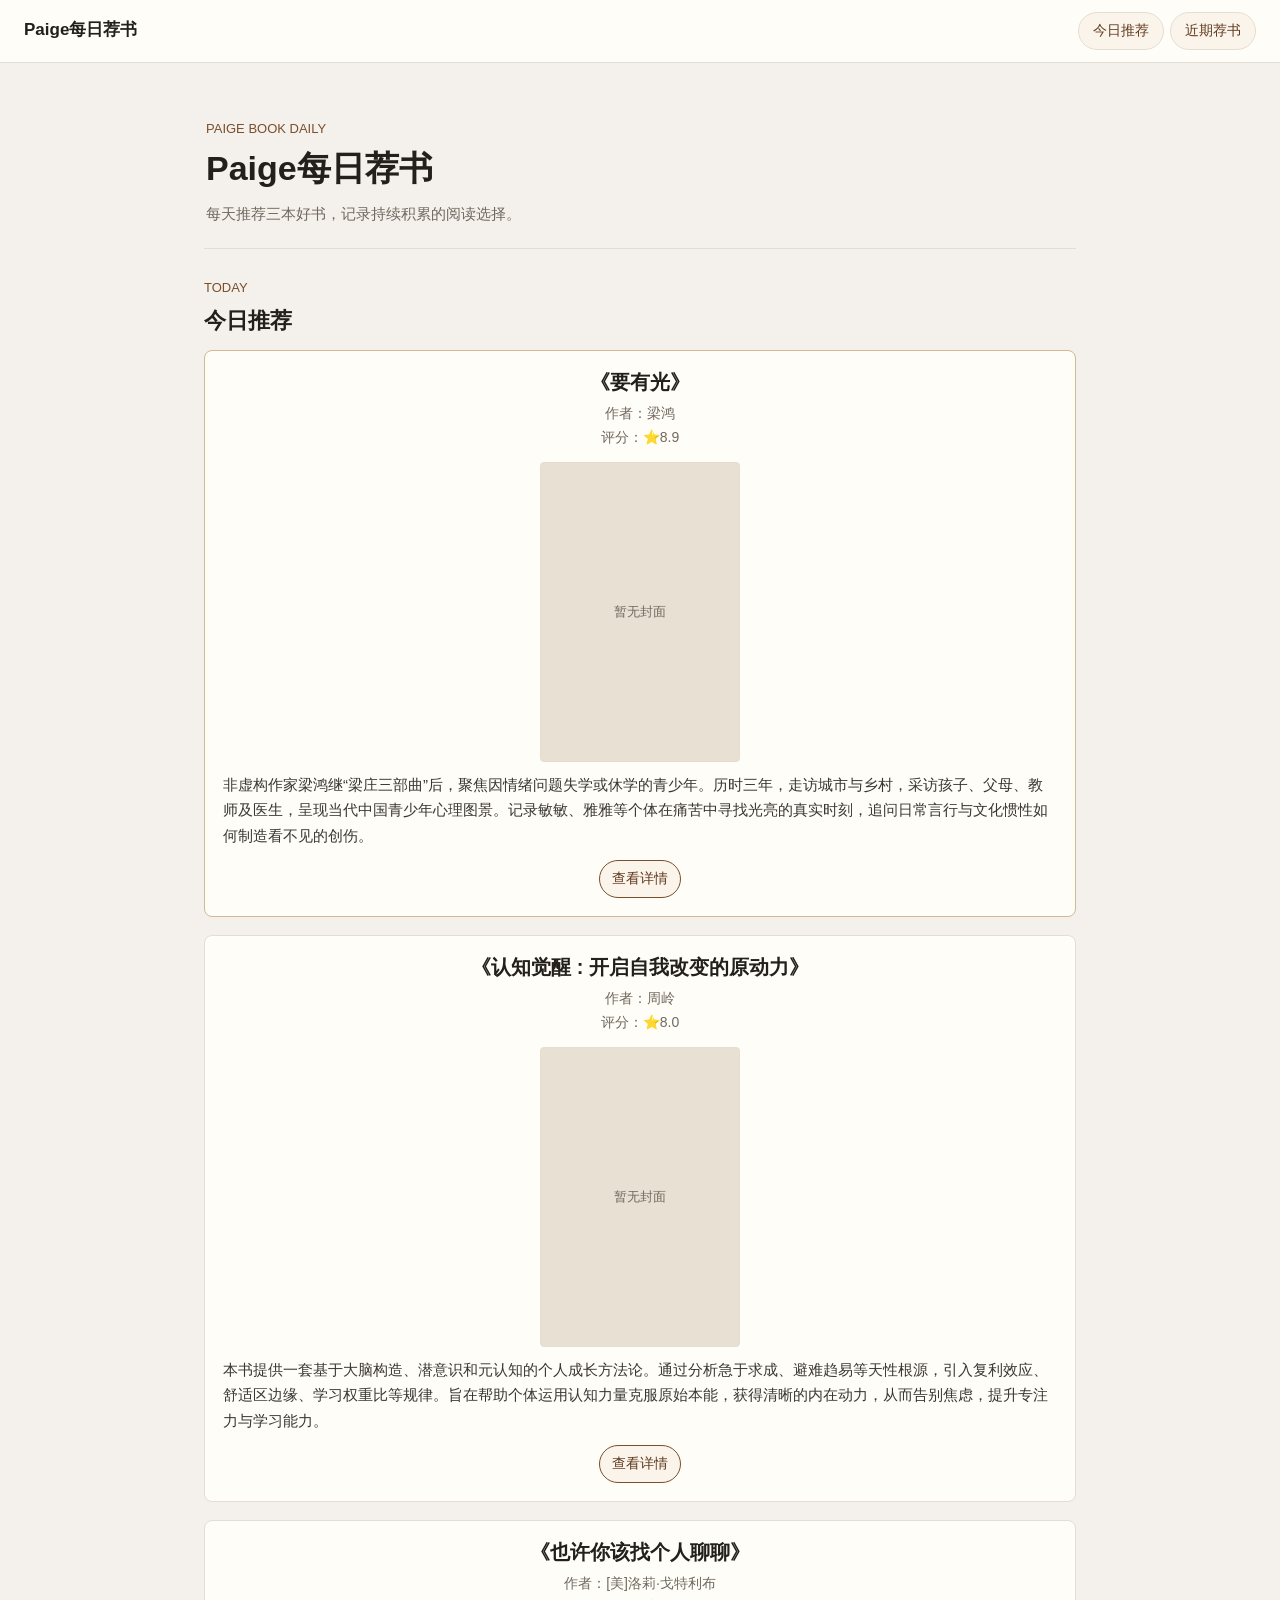
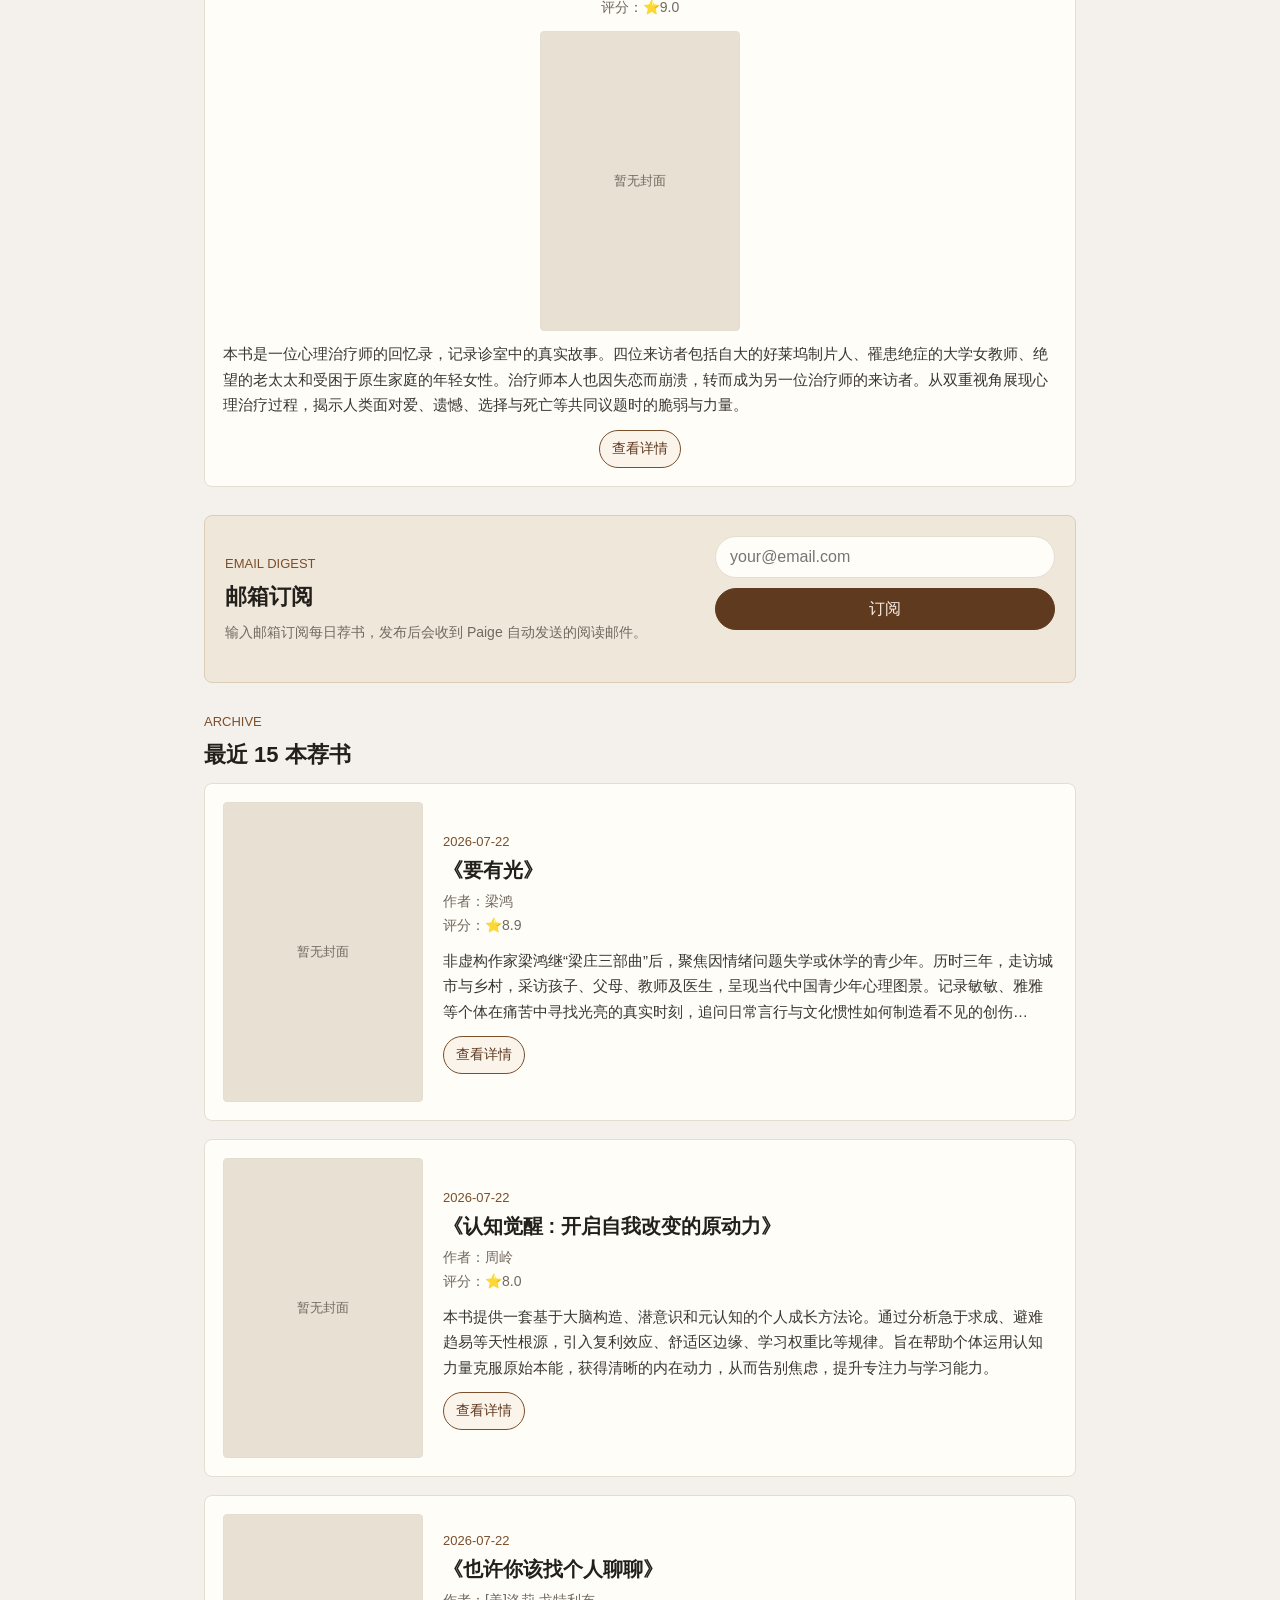
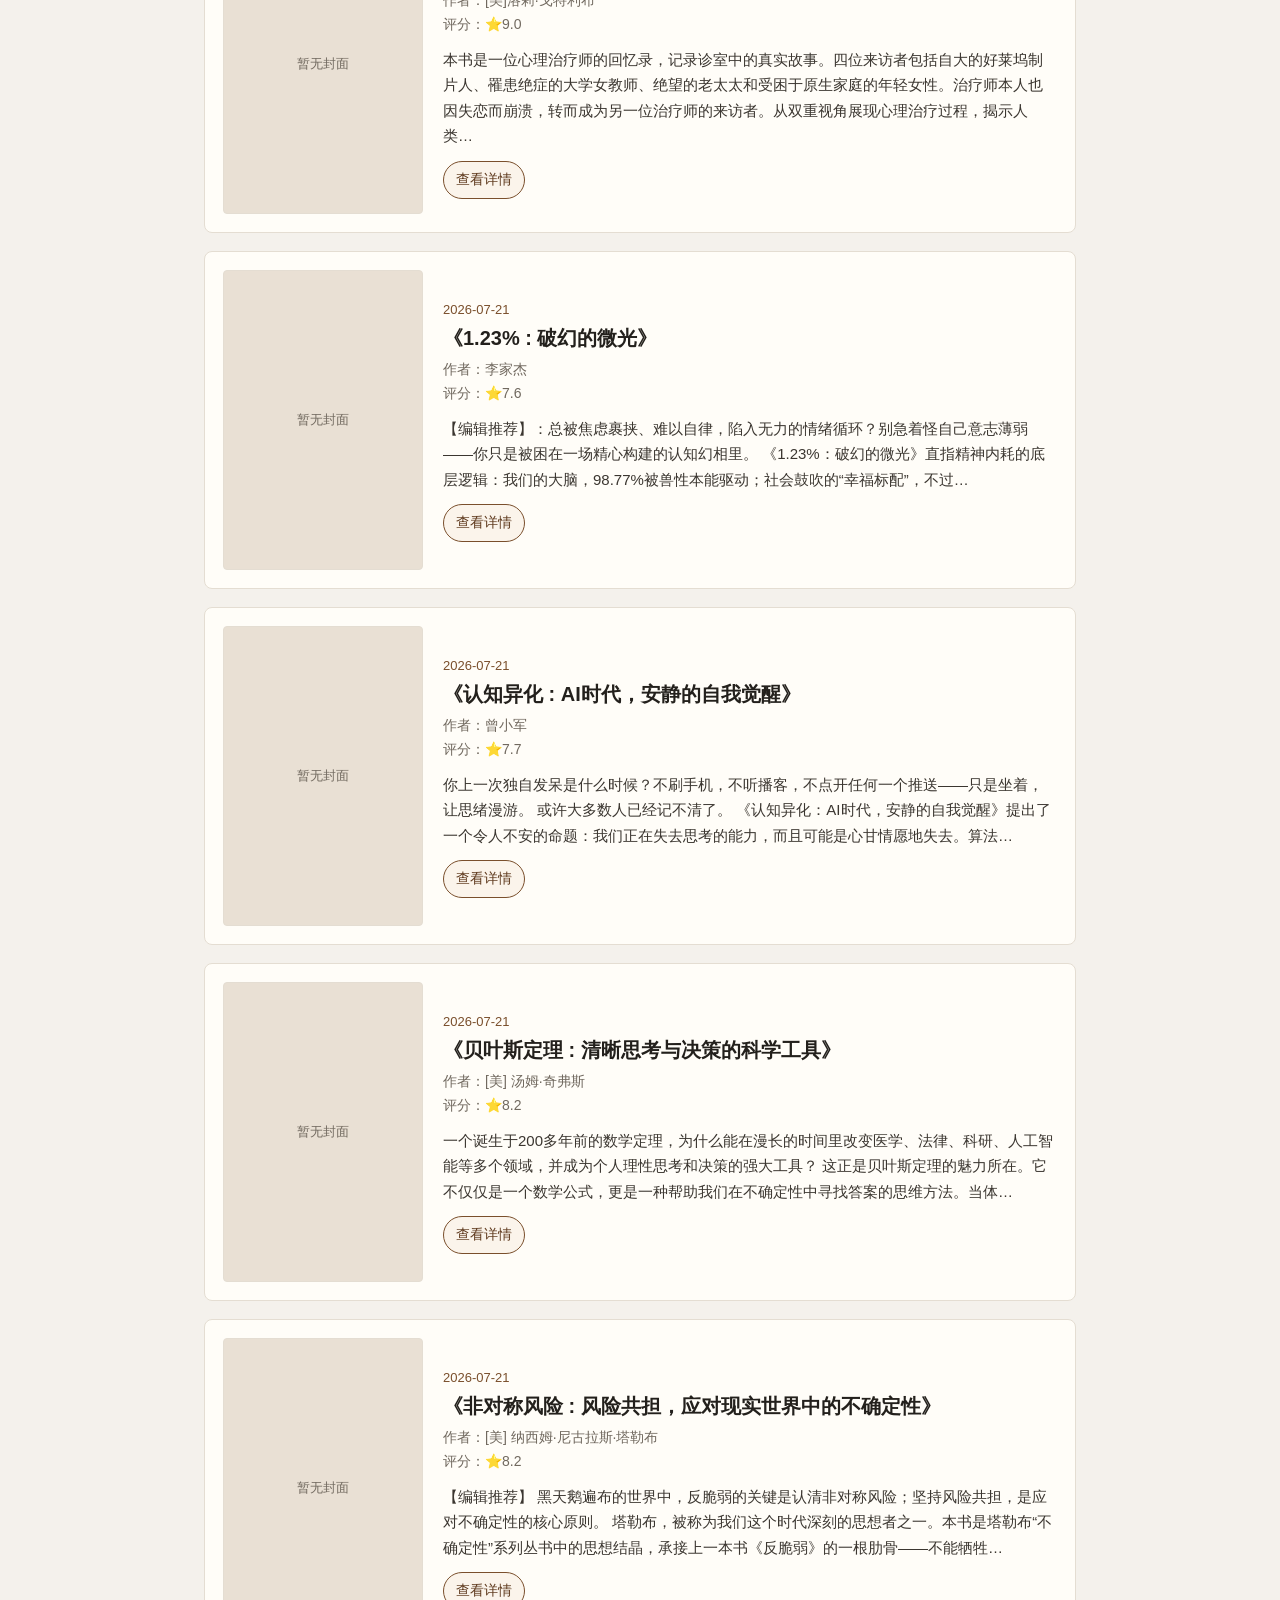
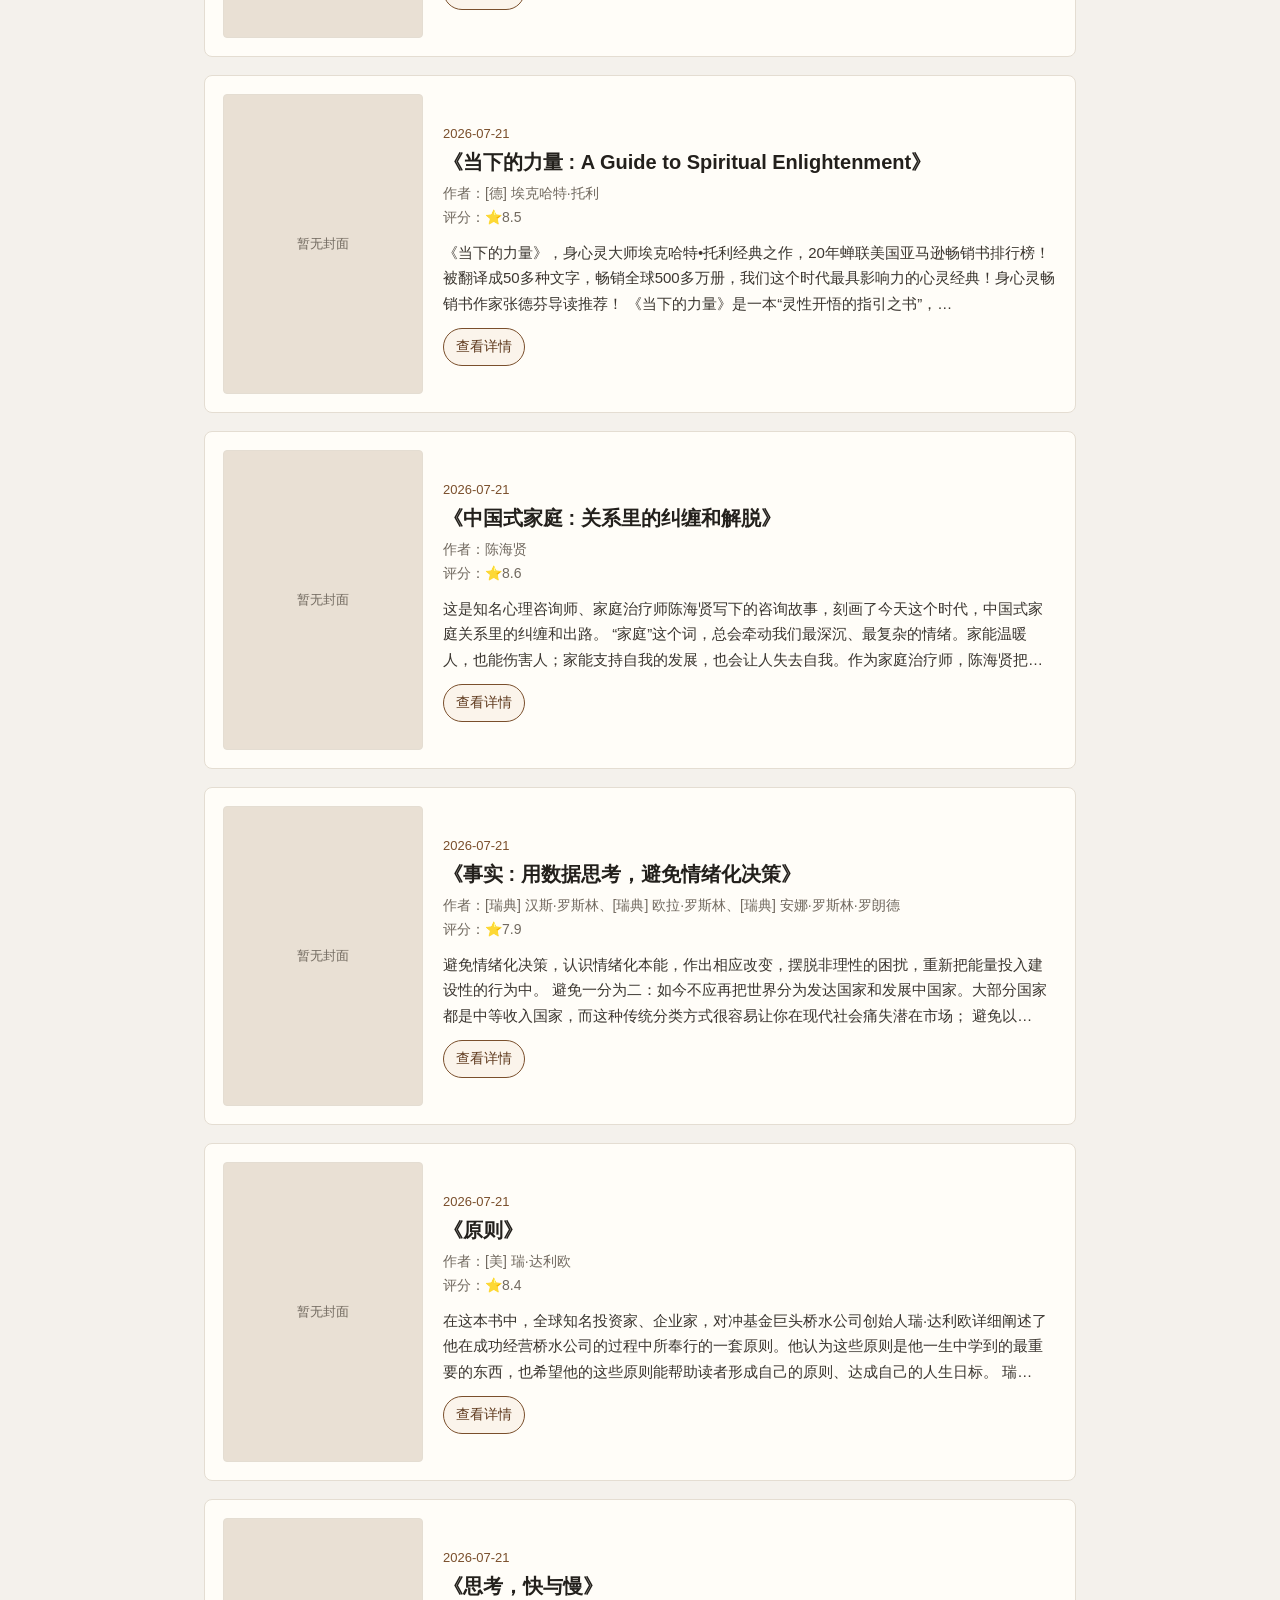
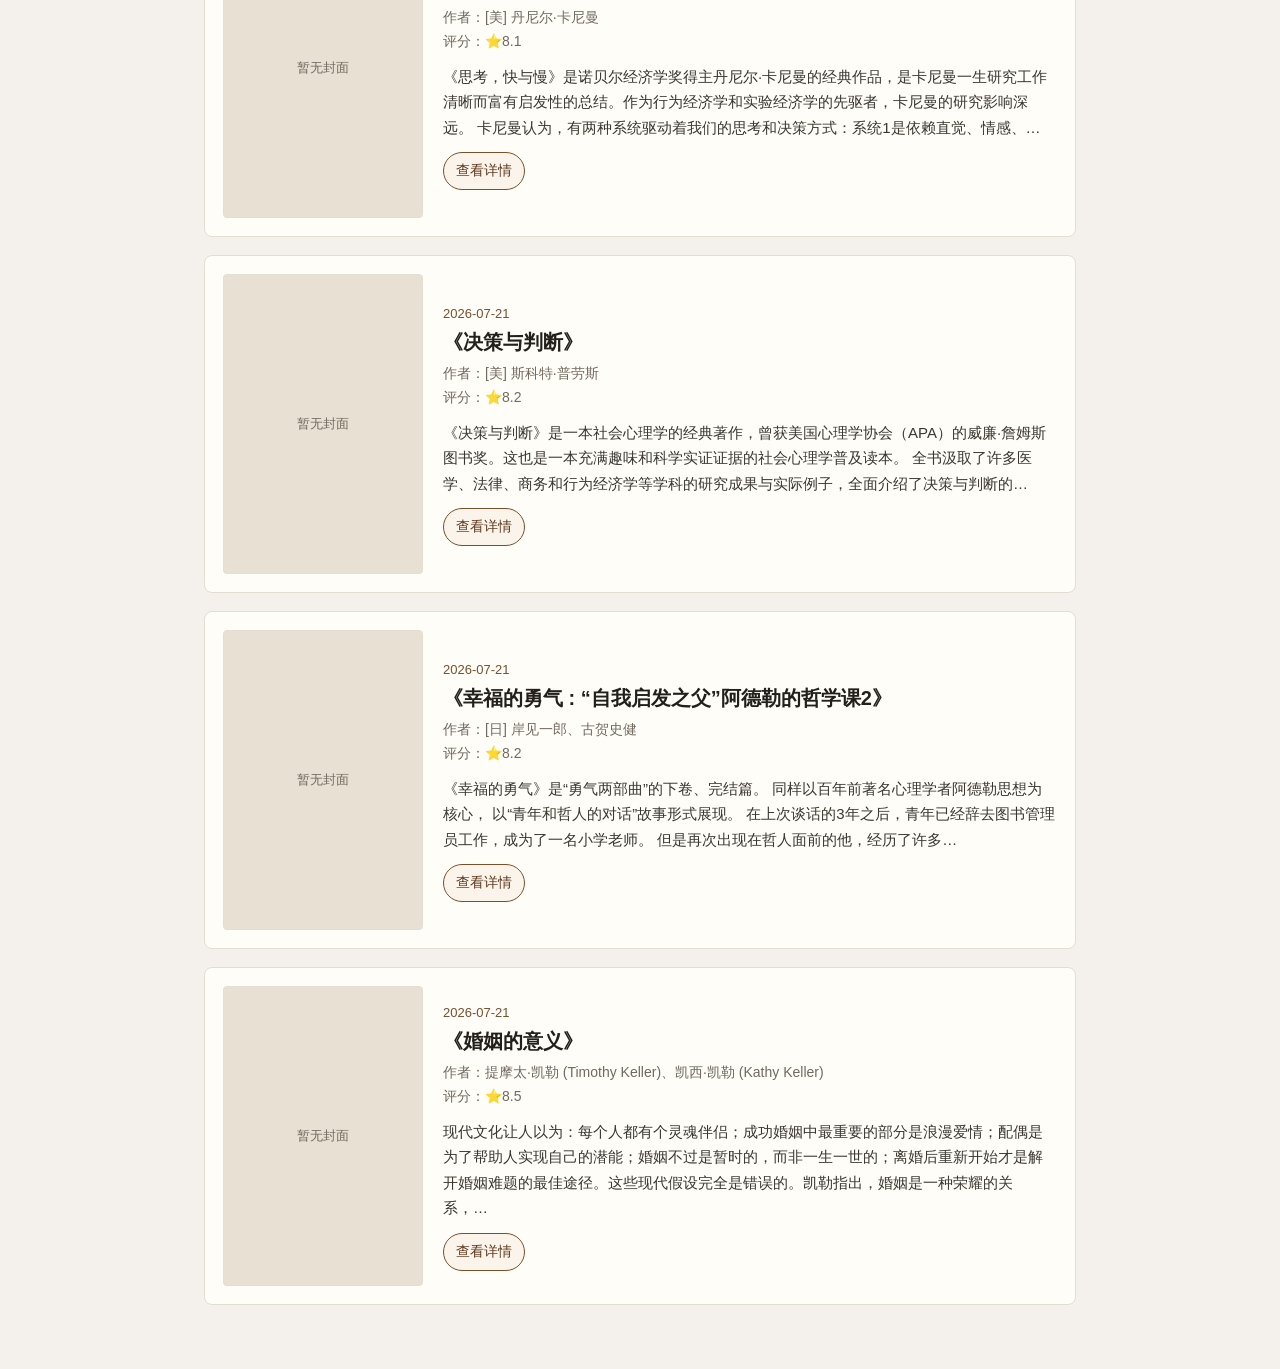
==== commit 8673fa66: "feat: add email subscription system with supabase" ====
--- a/website/index.html
+++ b/website/index.html
@@ -70,6 +70,7 @@
     </article>
   </template>
 
+  <script src="config.js"></script>
   <script src="site_config.js"></script>
   <script>
     const recentList = document.querySelector("#book-list");
@@ -156,10 +157,13 @@
 
 
     function getSubscribeConfig() {
-      const config = window.PAIGE_SITE_CONFIG || {};
+      const generatedConfig = window.PAIGE_SITE_CONFIG || {};
+      const publicConfig = window.PAIGE_SUPABASE_CONFIG || {};
+      const supabaseUrl = normalizeText(generatedConfig.supabaseUrl, normalizeText(publicConfig.SUPABASE_URL, ""));
+      const supabaseAnonKey = normalizeText(generatedConfig.supabaseAnonKey, normalizeText(publicConfig.SUPABASE_ANON_KEY, ""));
       return {
-        supabaseUrl: normalizeText(config.supabaseUrl, "").replace(/\/$/, ""),
-        supabaseAnonKey: normalizeText(config.supabaseAnonKey, "")
+        supabaseUrl: supabaseUrl.replace(/\/$/, ""),
+        supabaseAnonKey
       };
     }
 
@@ -185,12 +189,12 @@
       });
 
       if (response.status === 409) {
-        return "这个邮箱已经订阅。";
+        return "该邮箱已经订阅";
       }
       if (!response.ok) {
         throw new Error("订阅保存失败，请稍后再试。");
       }
-      return "订阅成功。";
+      return "订阅成功";
     }
 
     if (subscribeForm) {
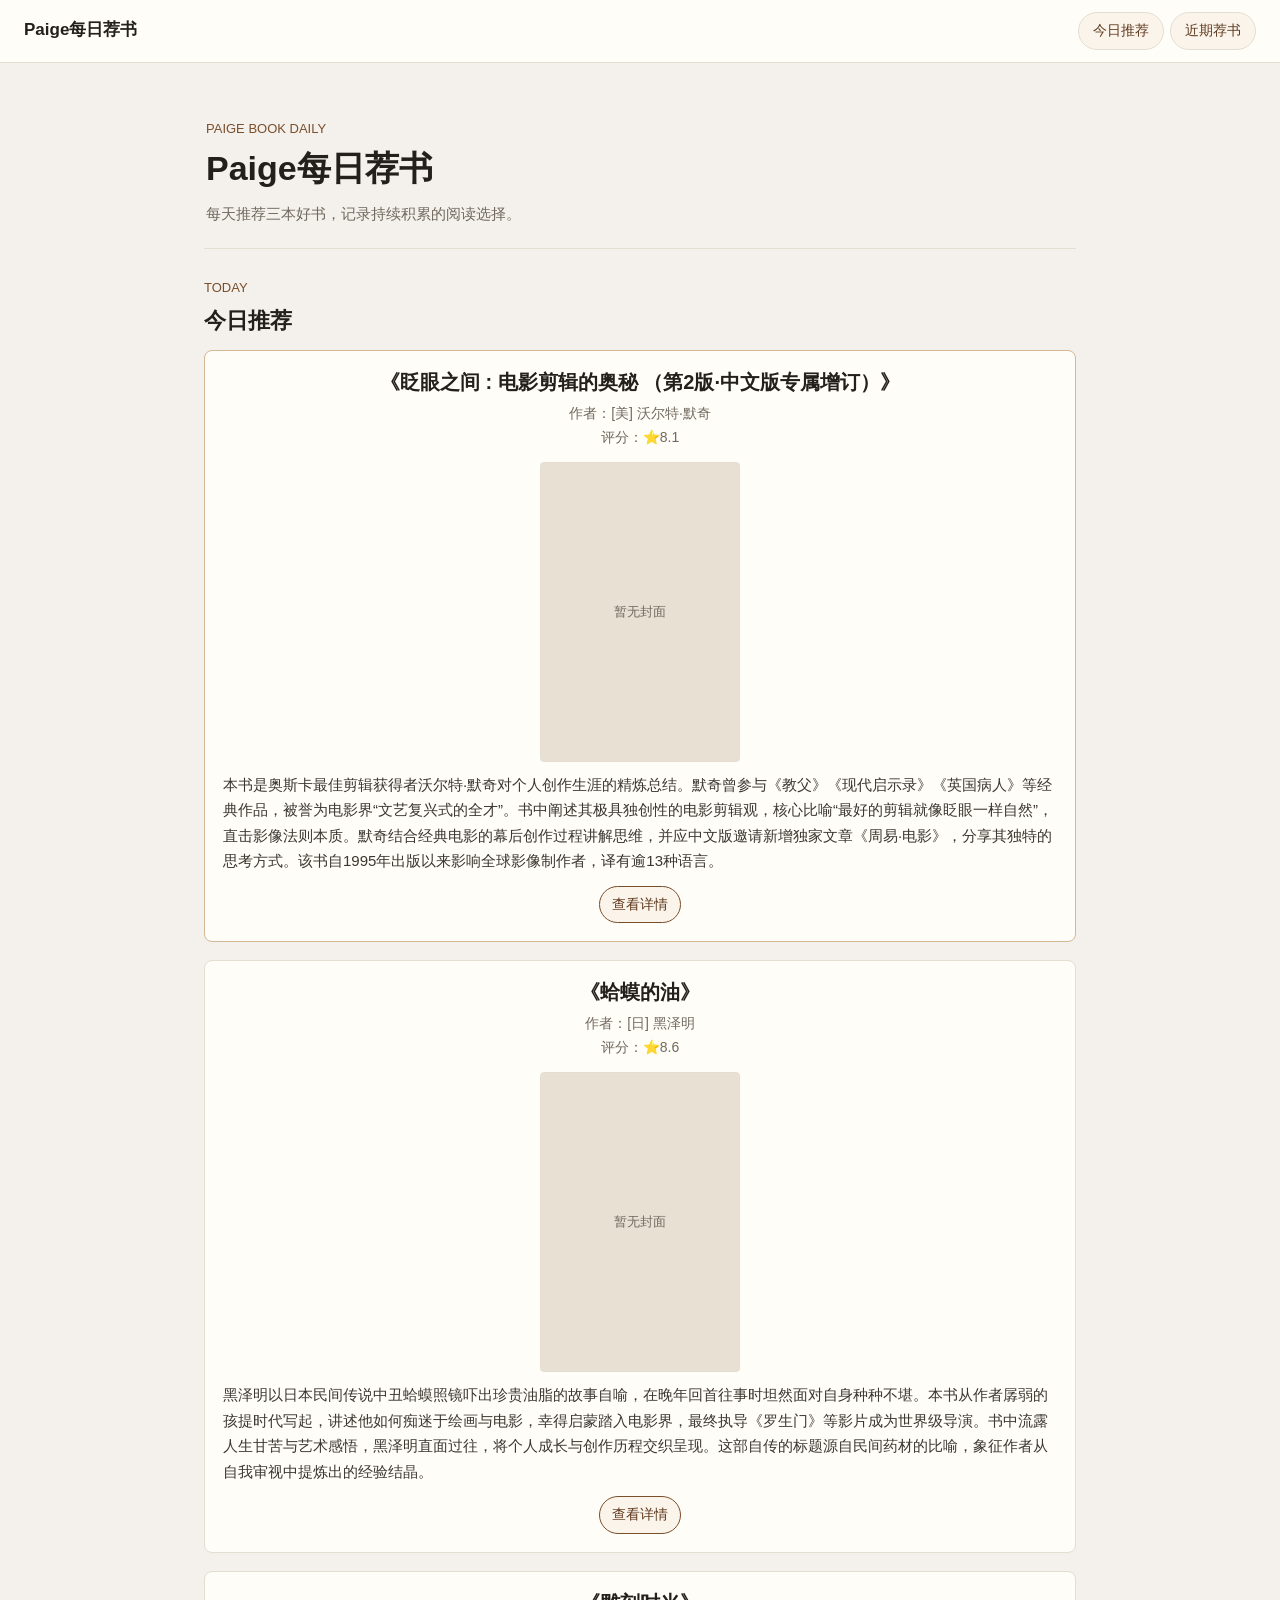
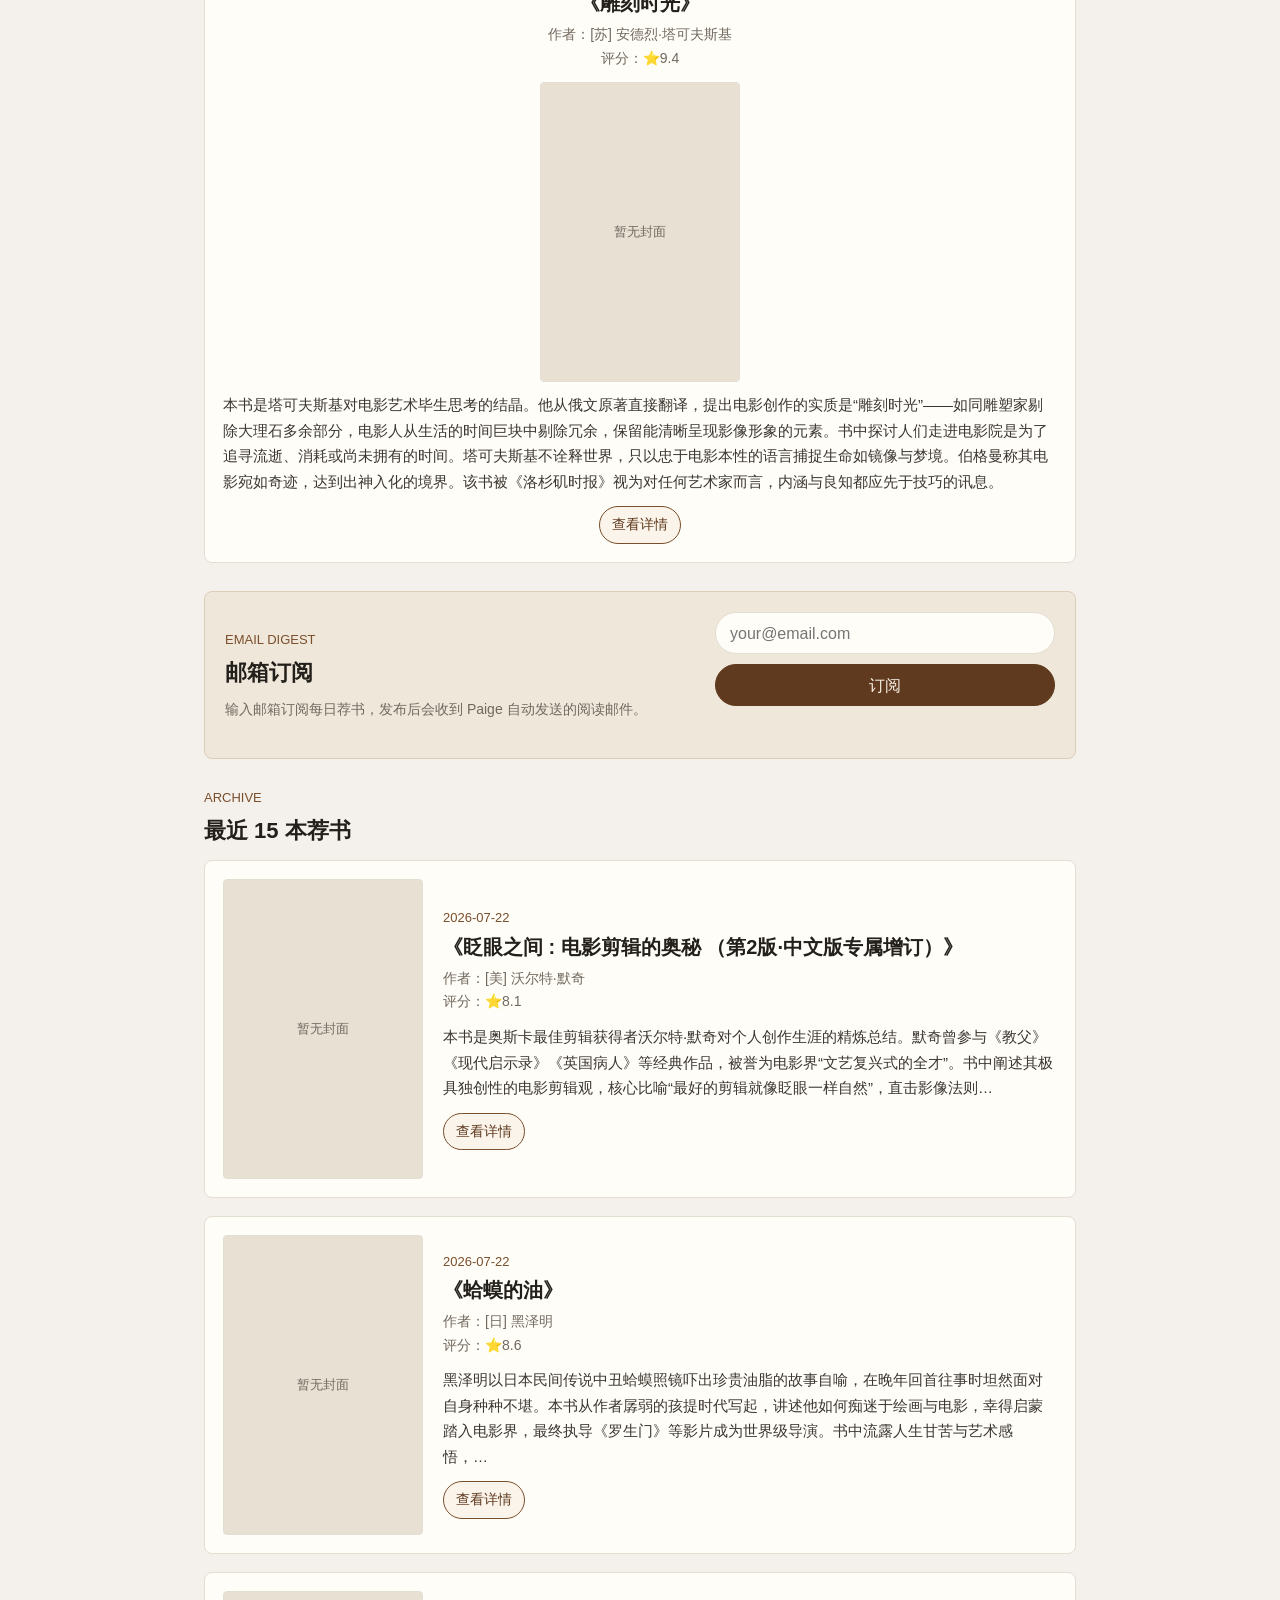
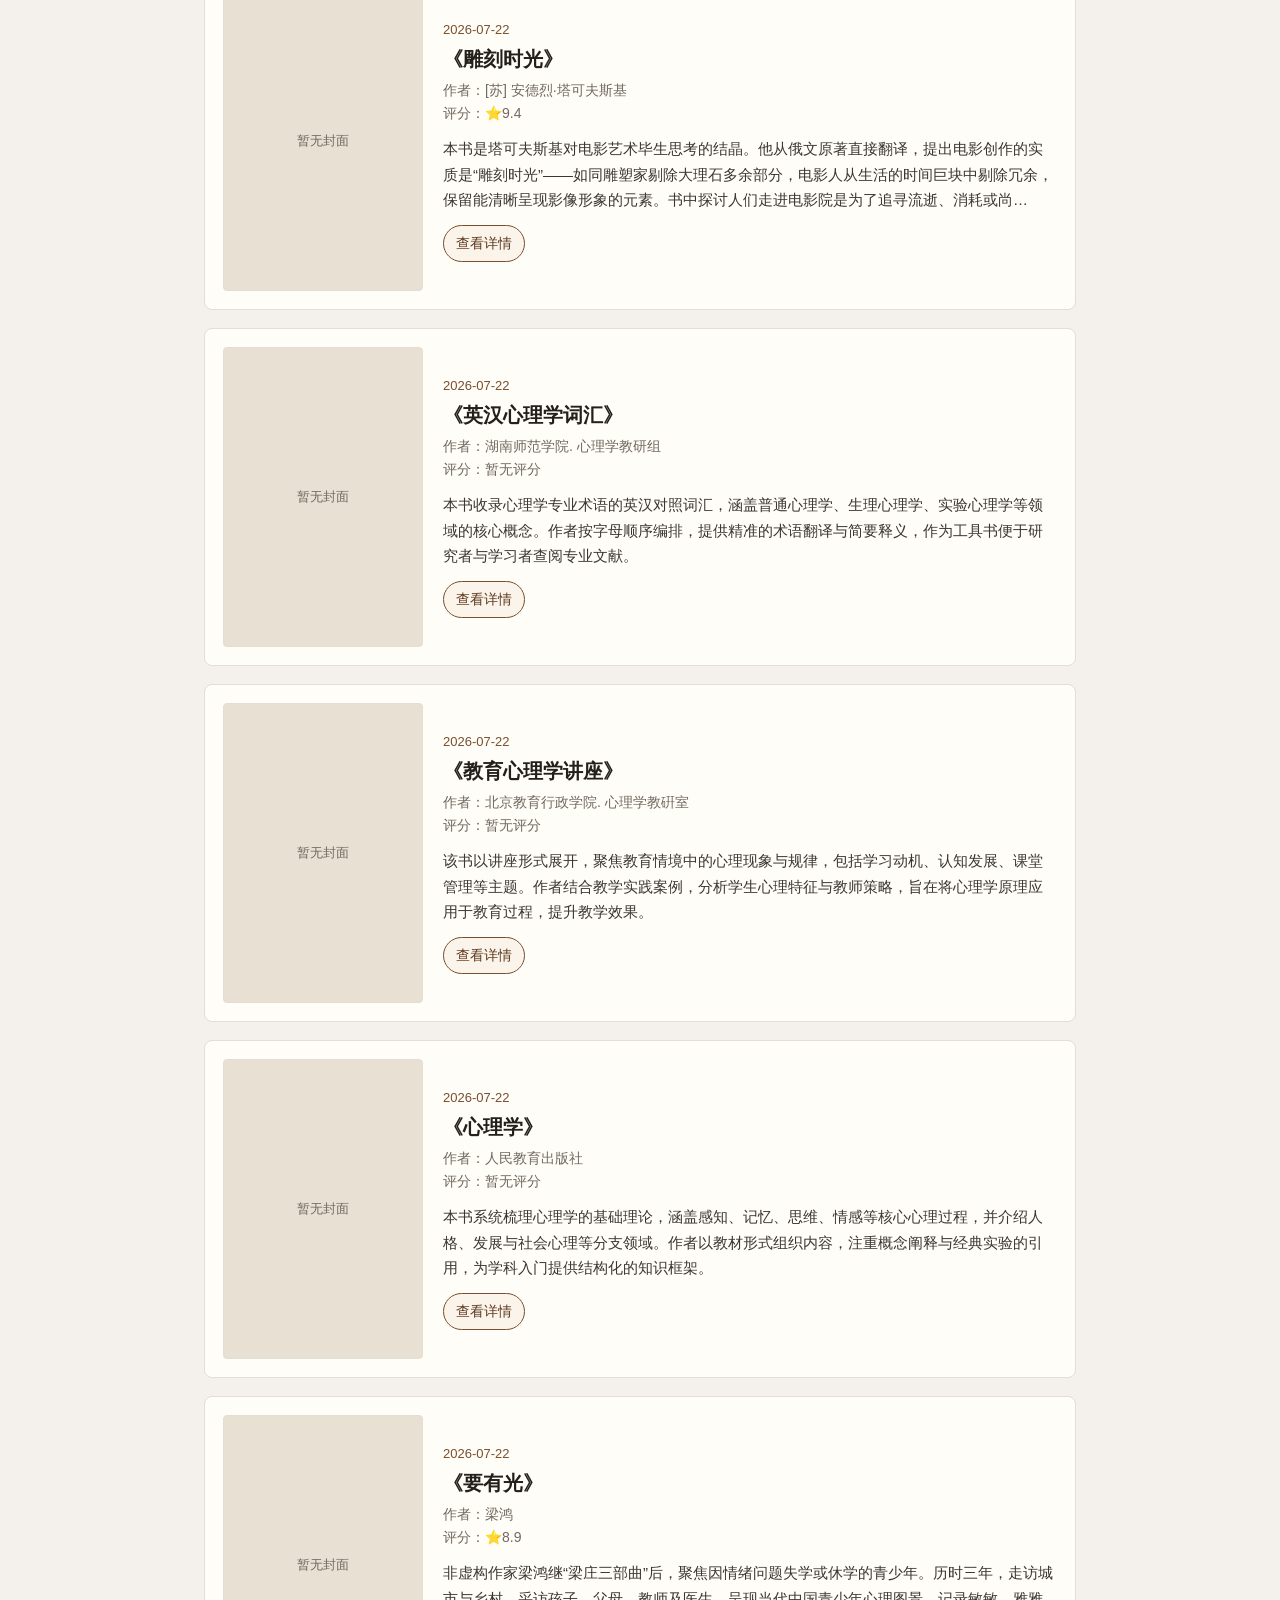
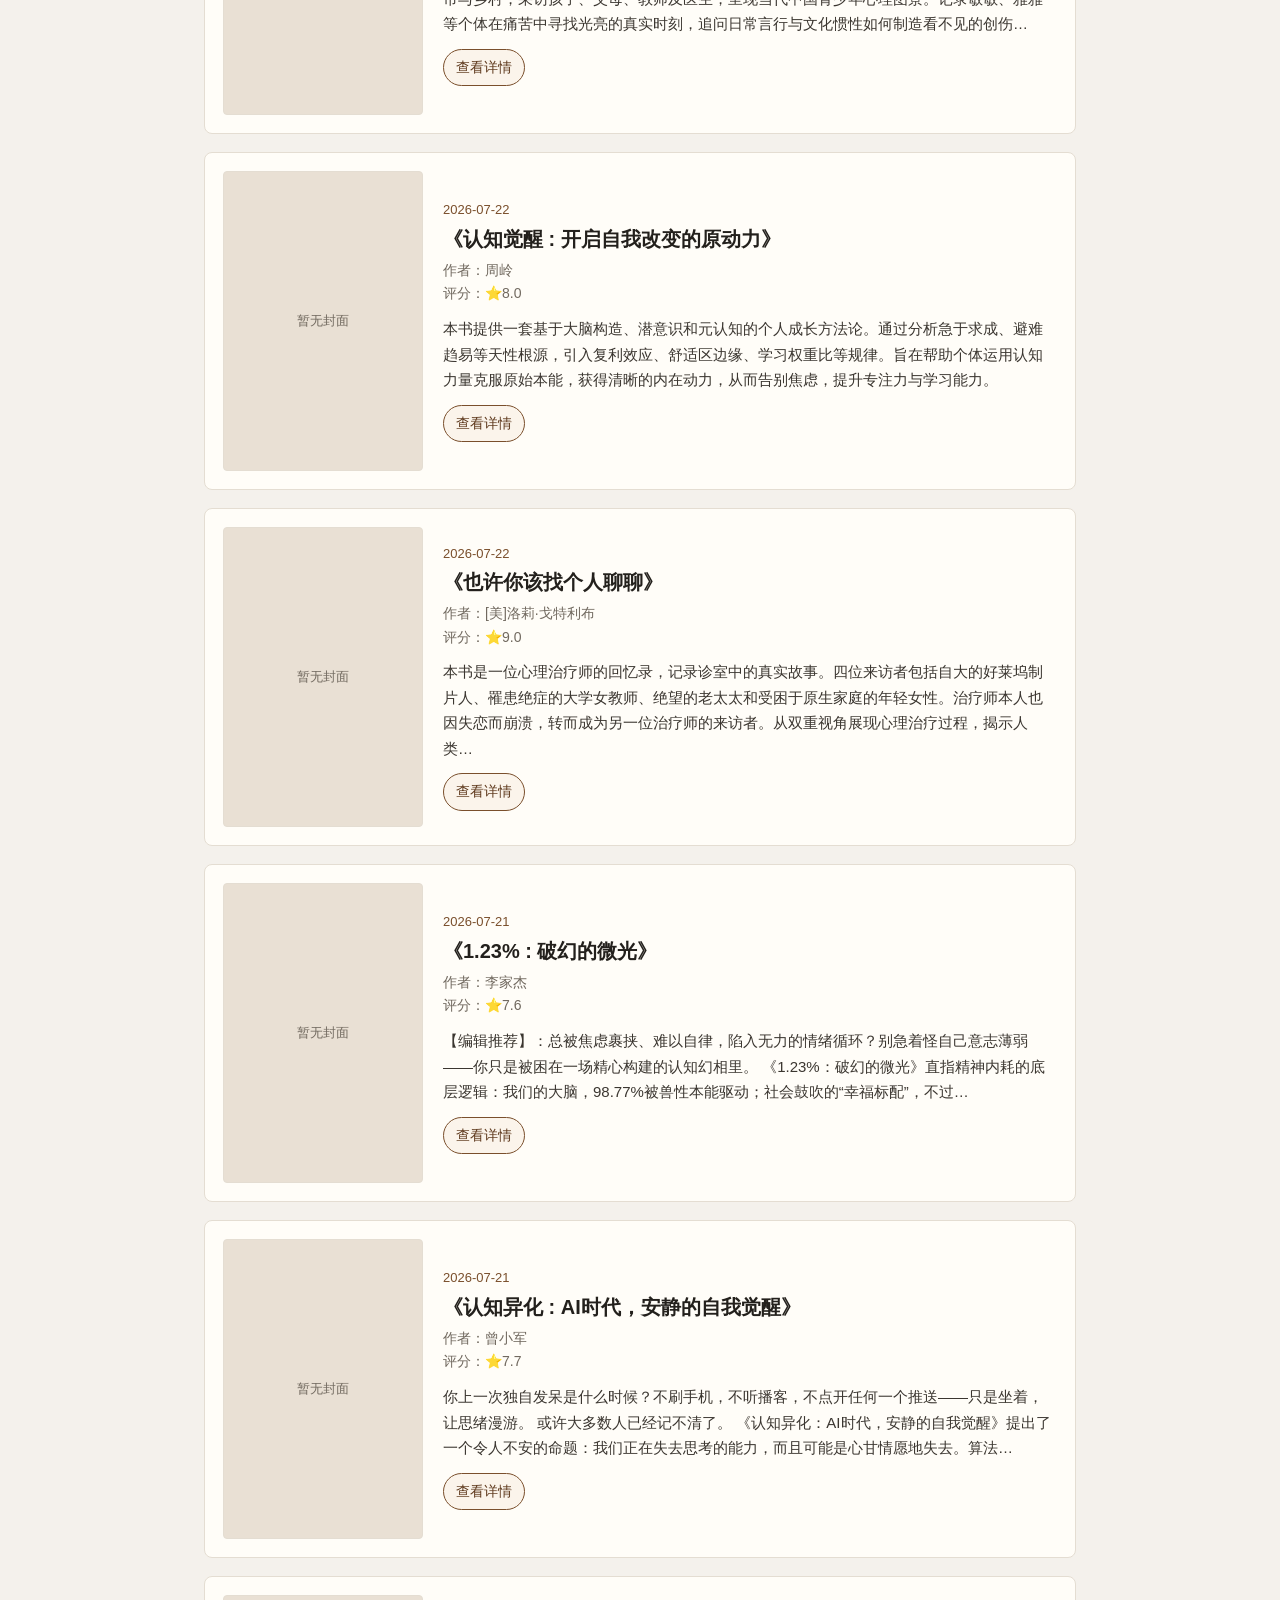
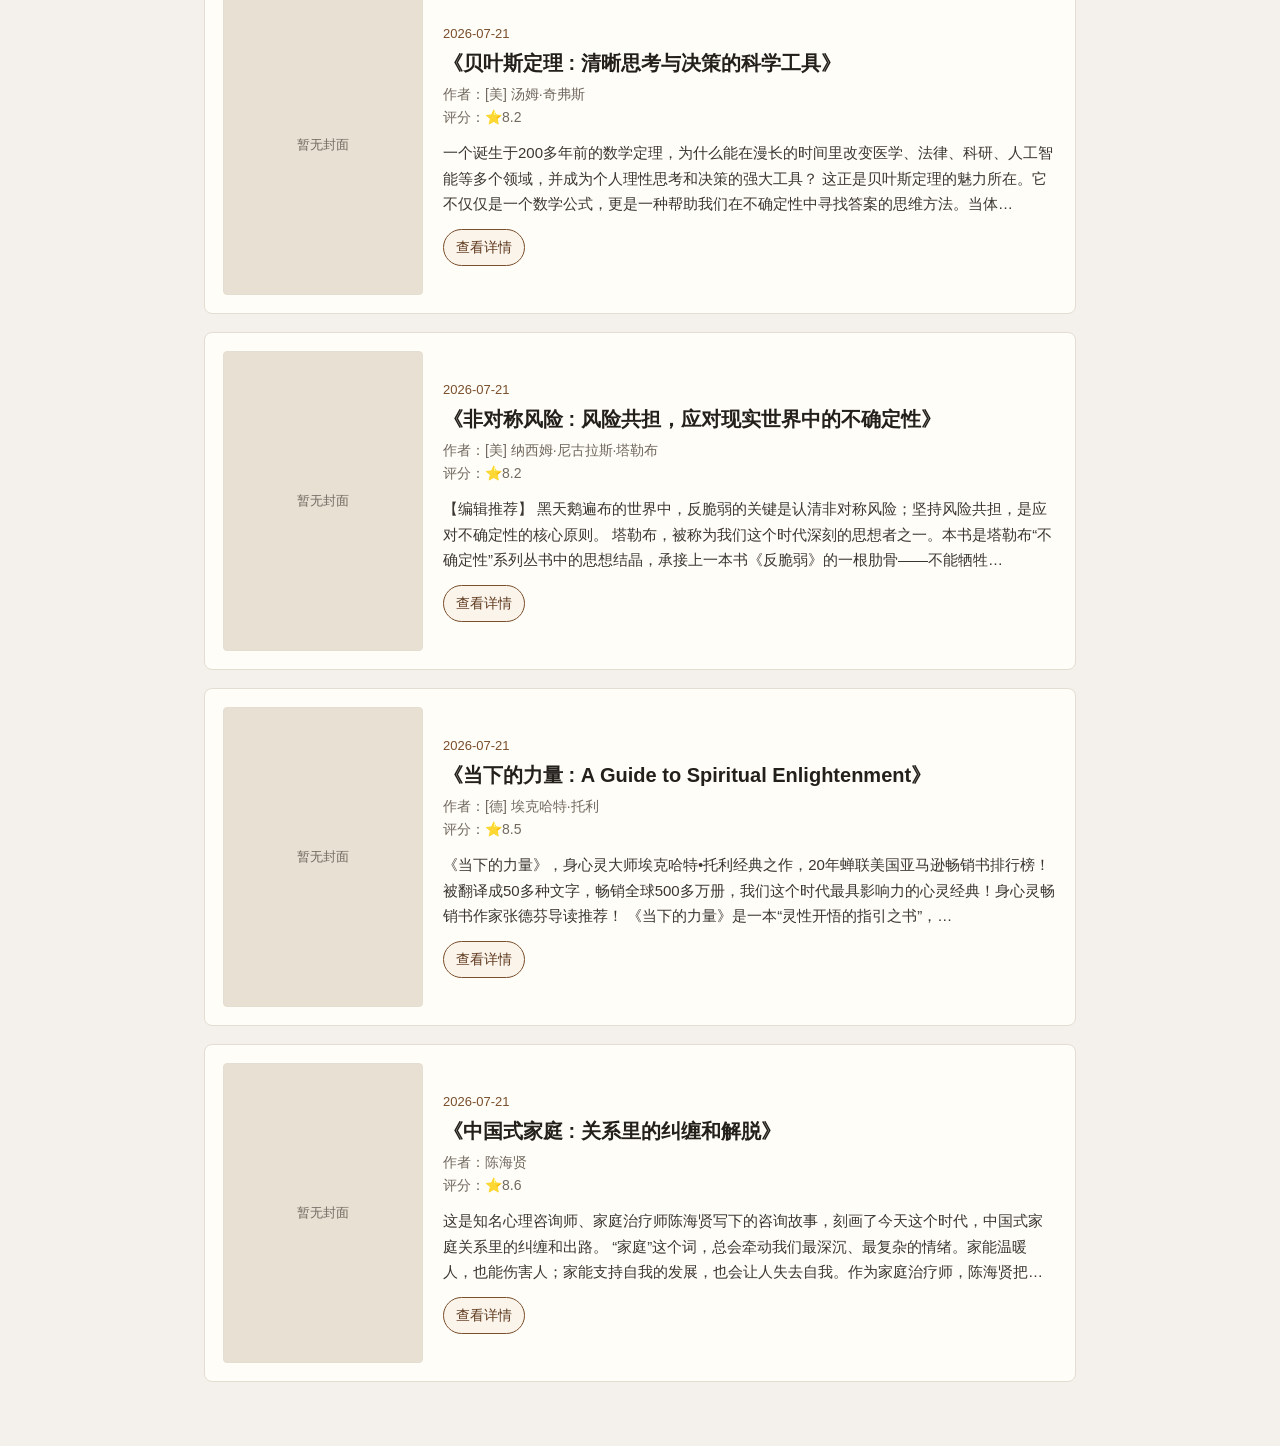
==== commit 7101446e: "feat: add book links and favicon" ====
--- a/website/index.html
+++ b/website/index.html
@@ -3,6 +3,7 @@
 <head>
   <meta charset="utf-8">
   <meta name="viewport" content="width=device-width, initial-scale=1">
+  <link rel="icon" href="data:image/svg+xml,%3Csvg xmlns=%27http://www.w3.org/2000/svg%27 viewBox=%270 0 100 100%27%3E%3Ctext y=%270.9em%27 font-size=%2790%27%3E%F0%9F%93%9A%3C/text%3E%3C/svg%3E">
   <title>Paige每日荐书</title>
   <link rel="stylesheet" href="style.css">
 </head>
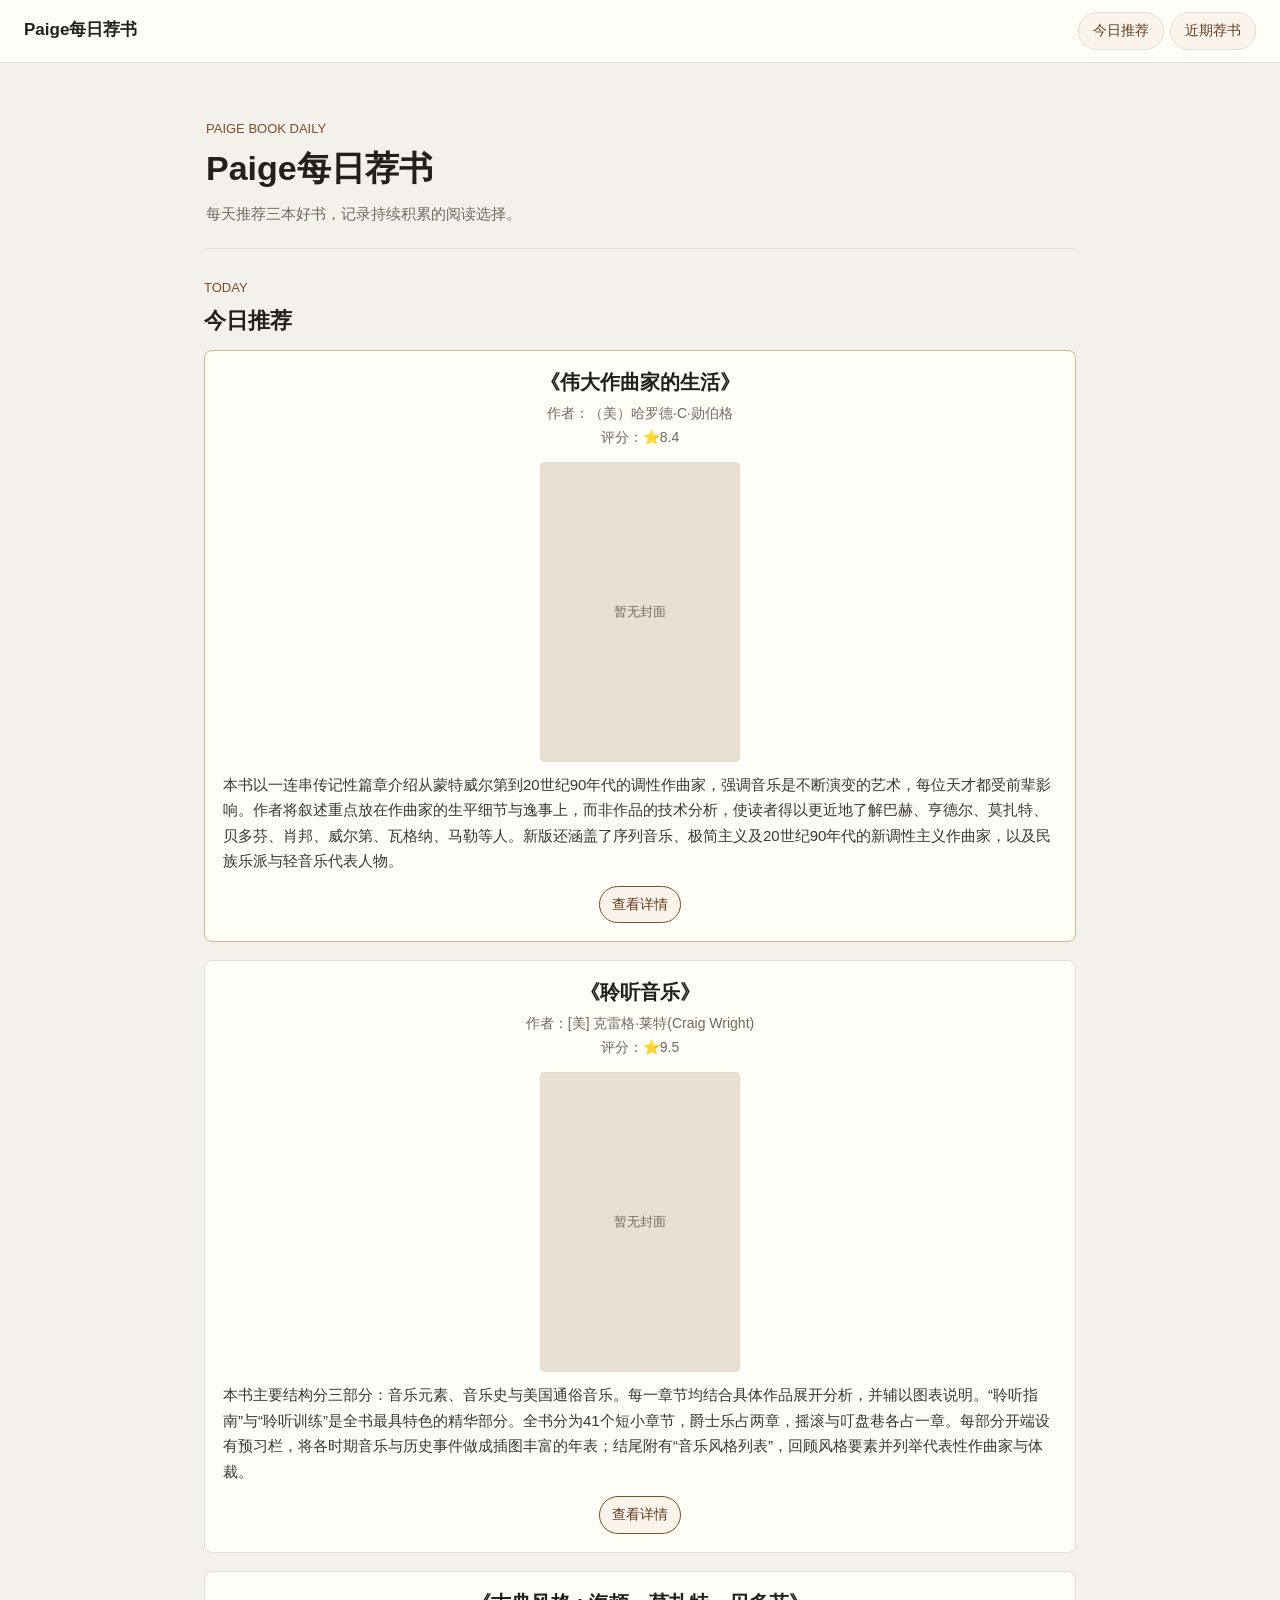
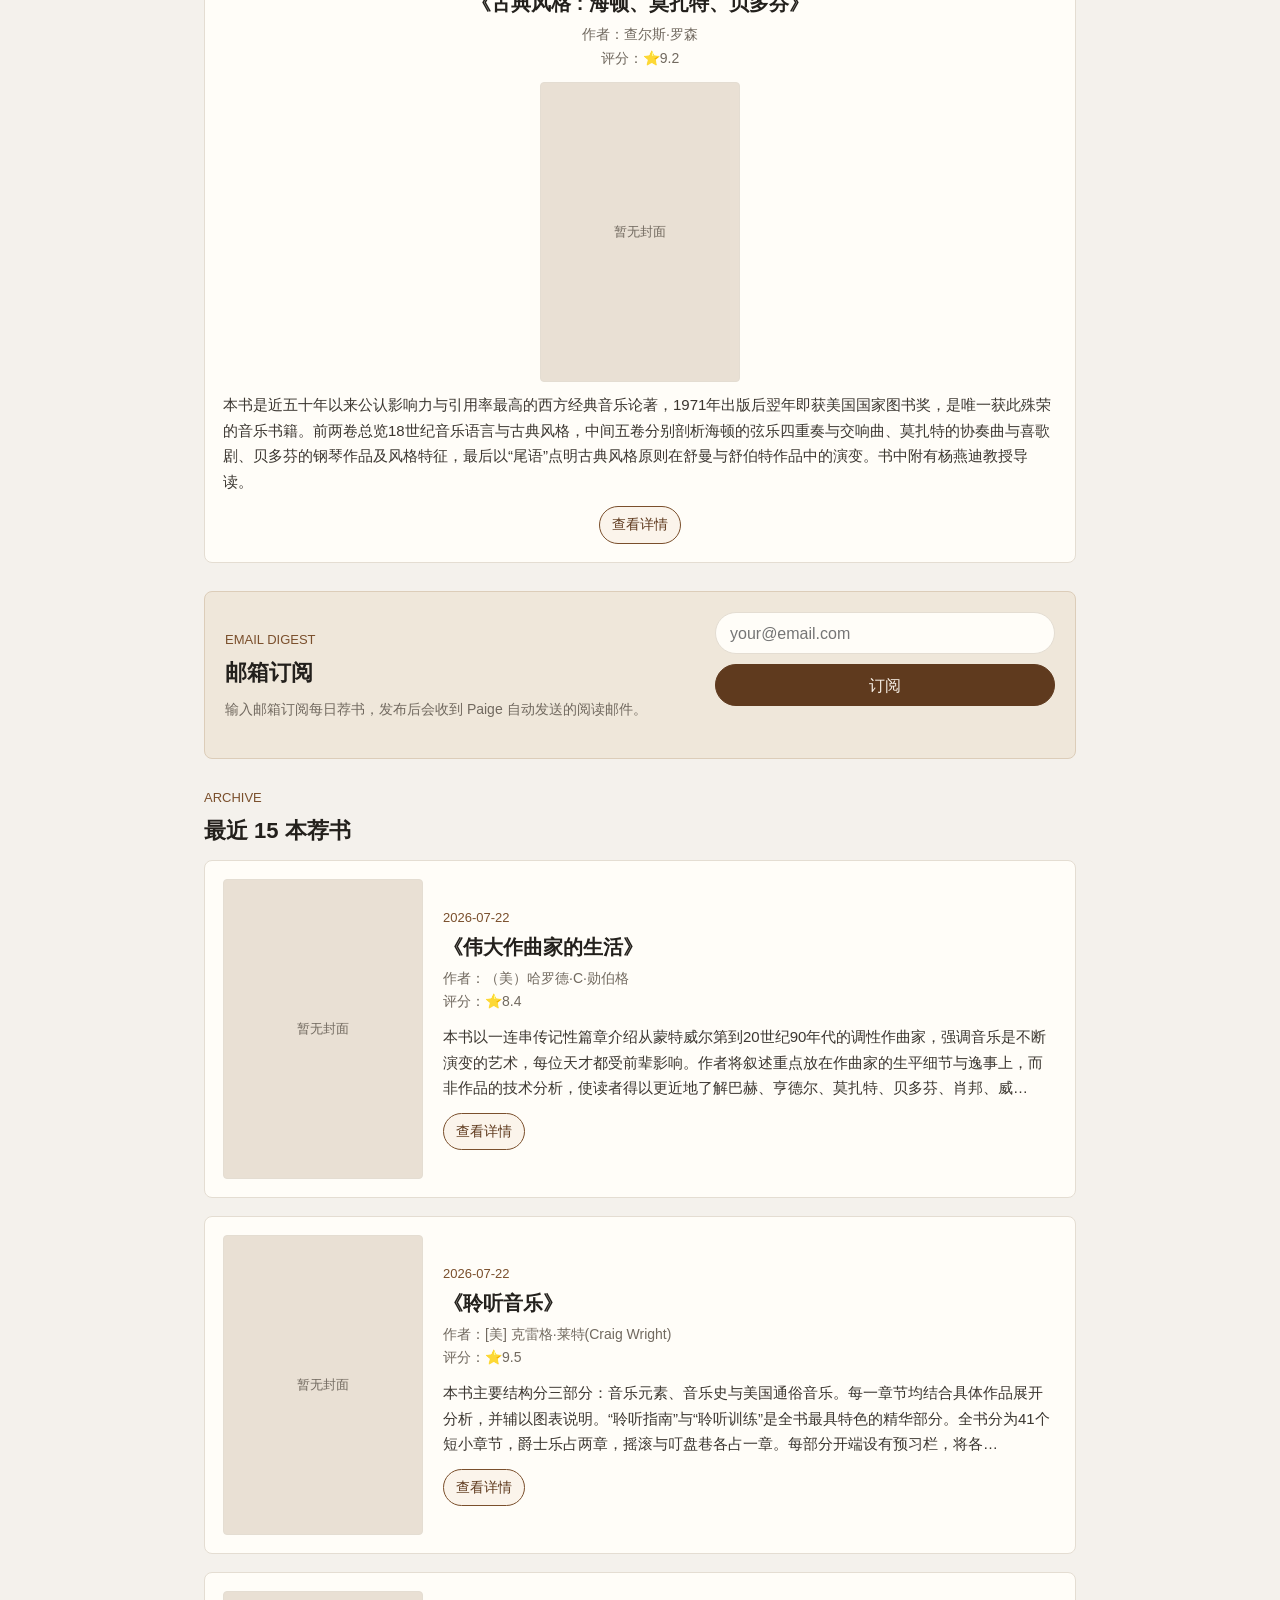
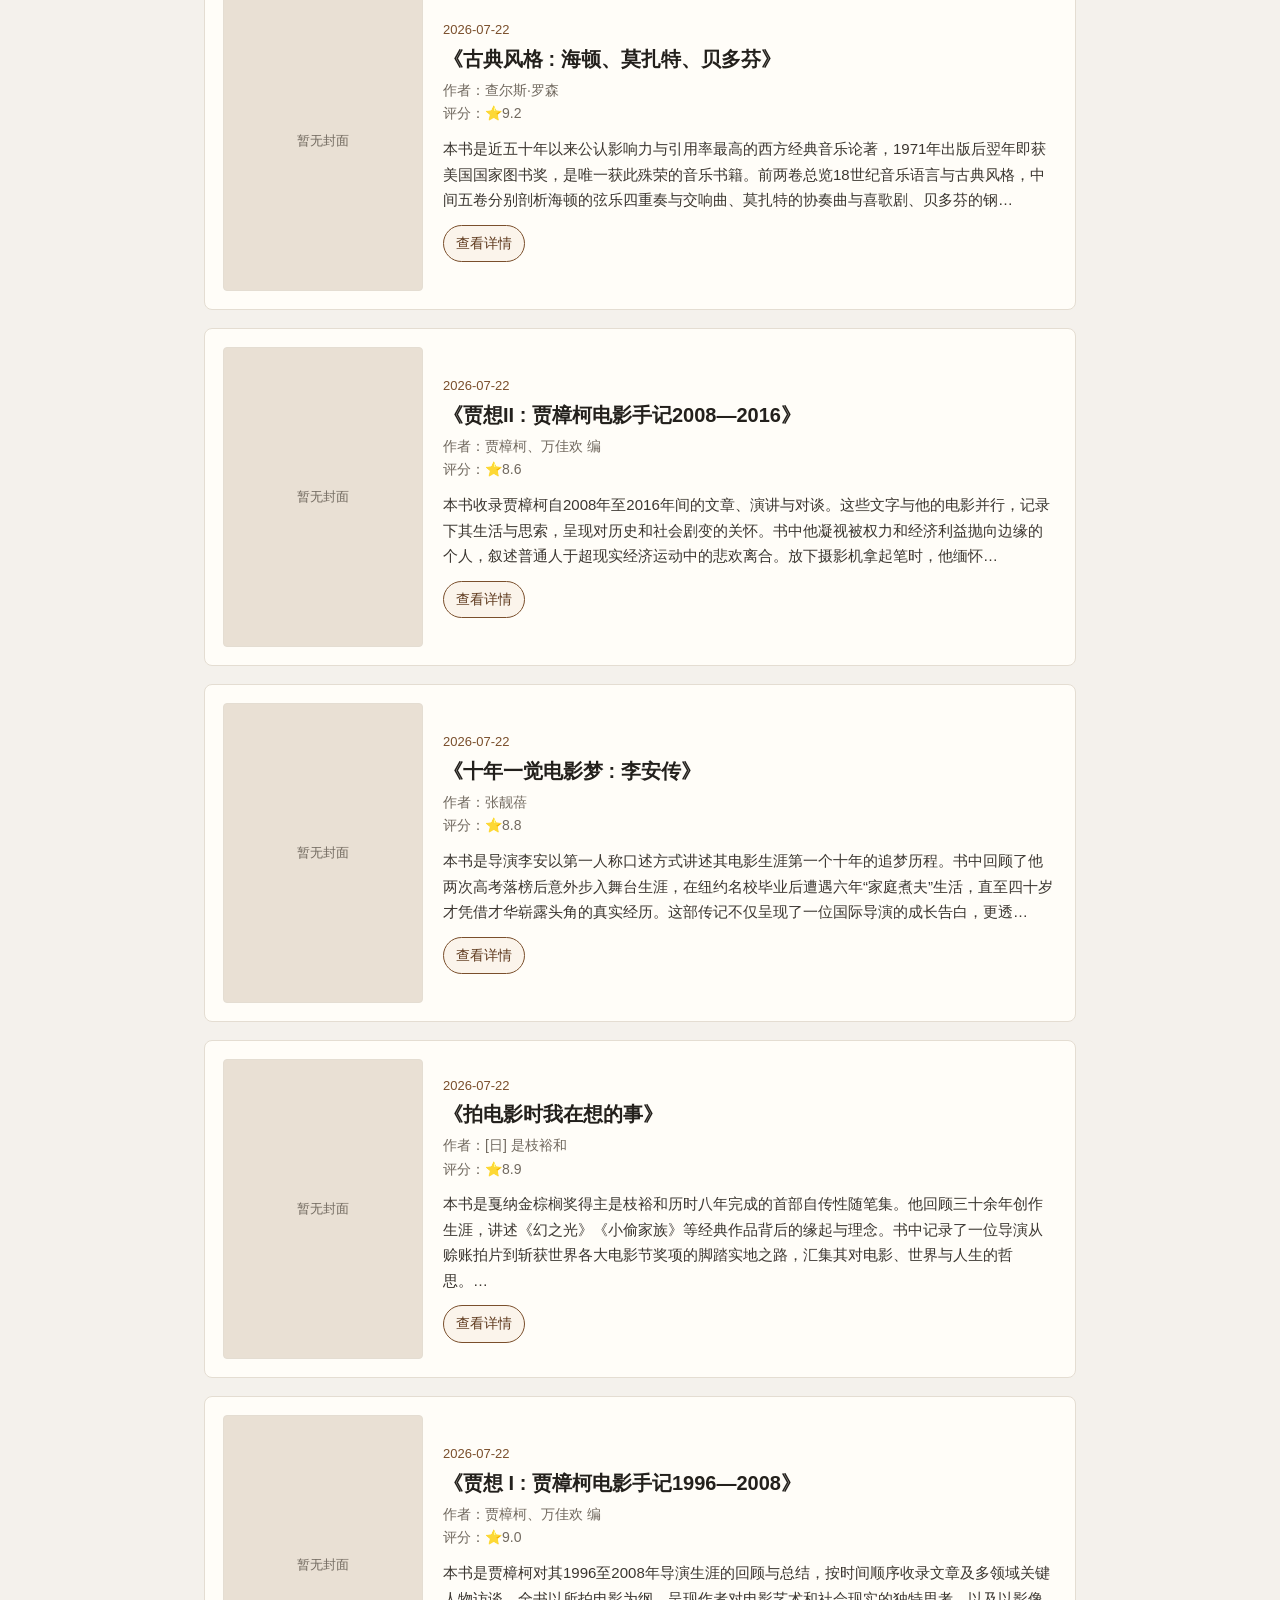
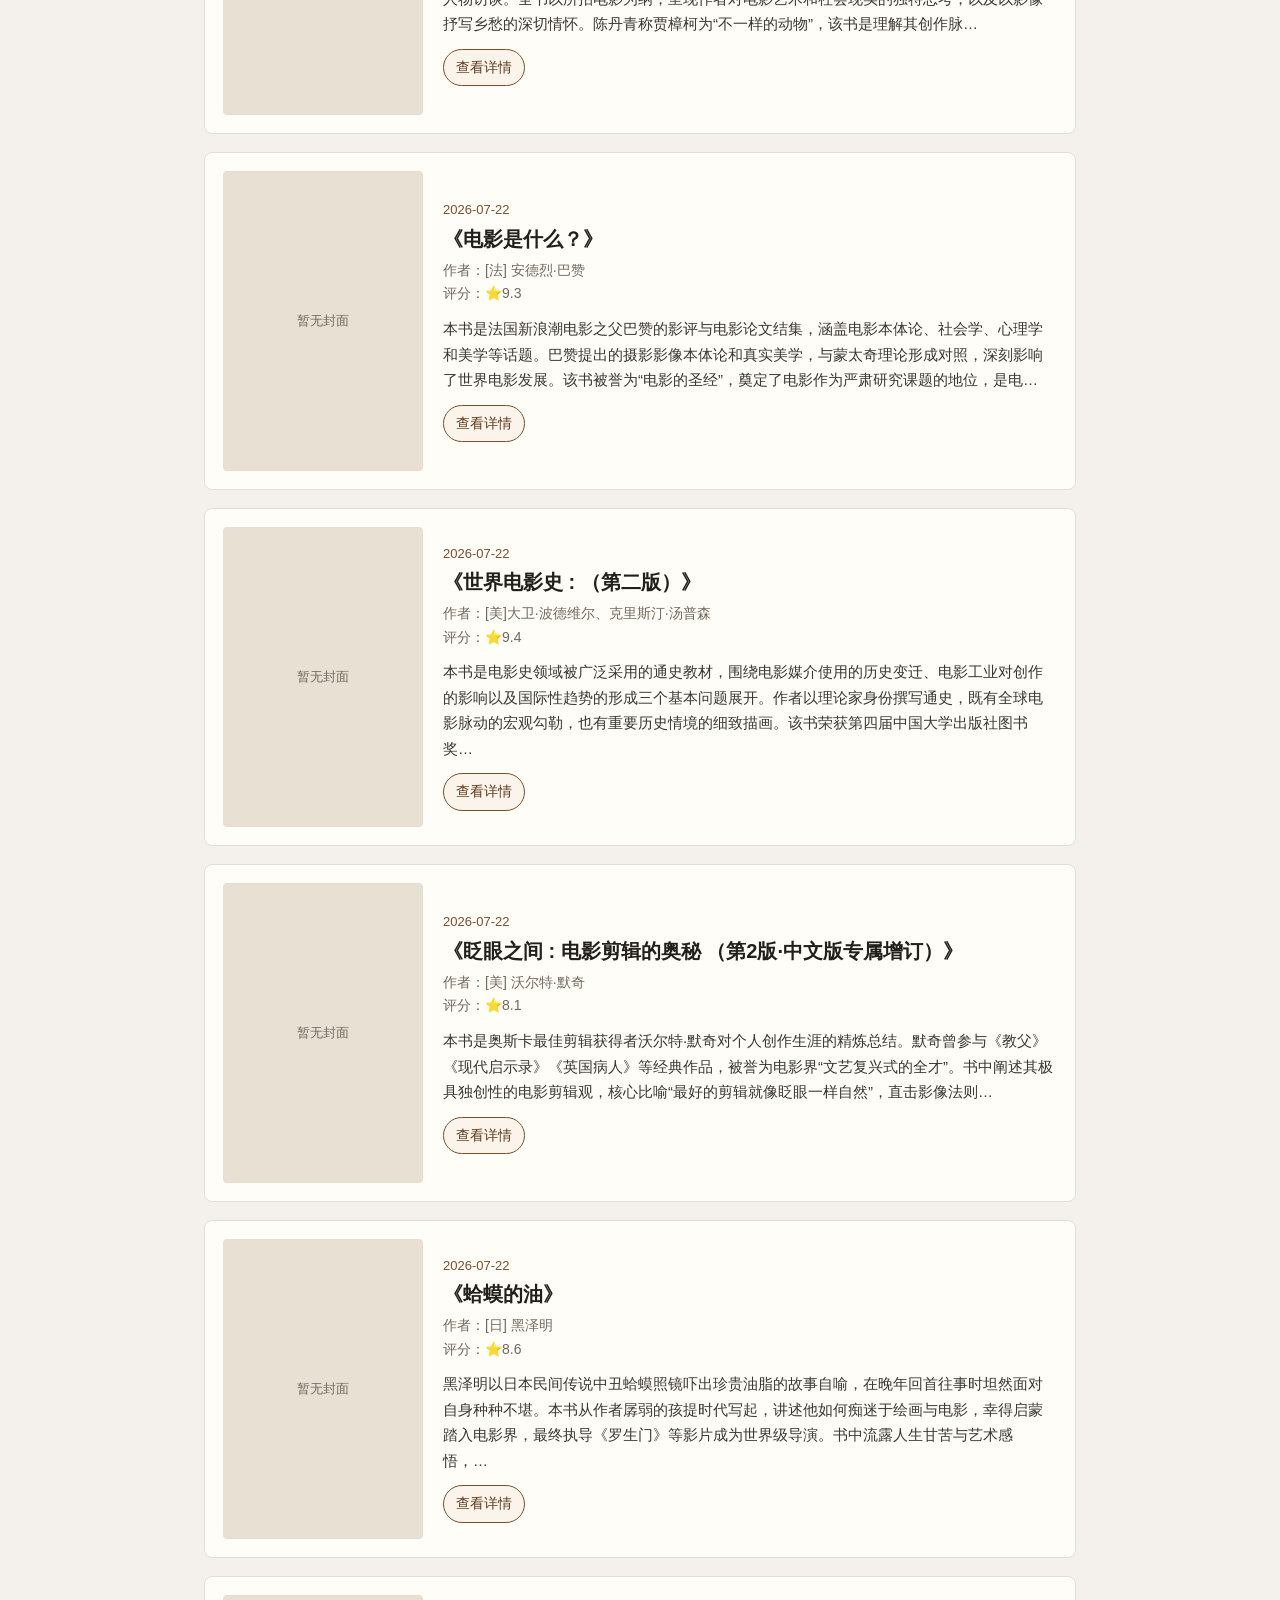
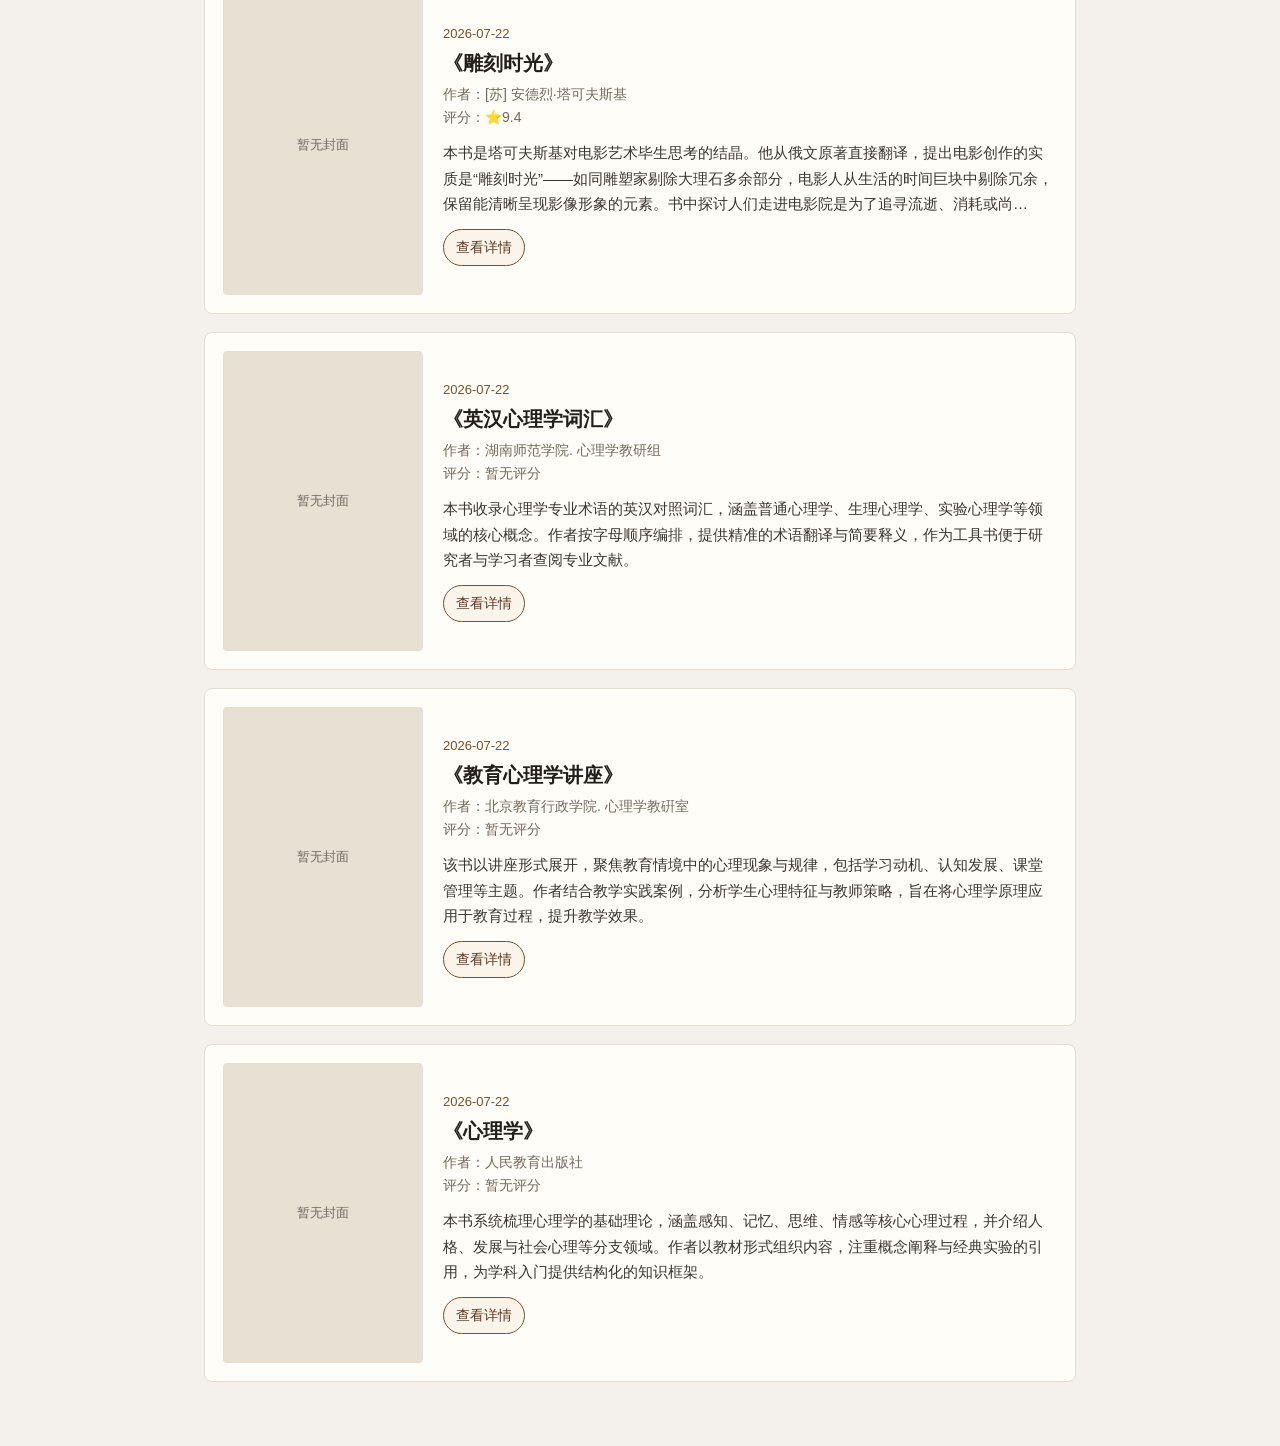
==== commit e3195449: "Add Google Analytics tracking" ====
--- a/website/index.html
+++ b/website/index.html
@@ -6,6 +6,13 @@
   <link rel="icon" href="data:image/svg+xml,%3Csvg xmlns=%27http://www.w3.org/2000/svg%27 viewBox=%270 0 100 100%27%3E%3Ctext y=%270.9em%27 font-size=%2790%27%3E%F0%9F%93%9A%3C/text%3E%3C/svg%3E">
   <title>Paige每日荐书</title>
   <link rel="stylesheet" href="style.css">
+  <script async src="https://www.googletagmanager.com/gtag/js?id=G-WSLGYCKJJ9"></script>
+  <script>
+    window.dataLayer = window.dataLayer || [];
+    function gtag(){dataLayer.push(arguments);}
+    gtag('js', new Date());
+    gtag('config', 'G-WSLGYCKJJ9');
+  </script>
 </head>
 <body>
   <nav class="top-nav" aria-label="页面导航">
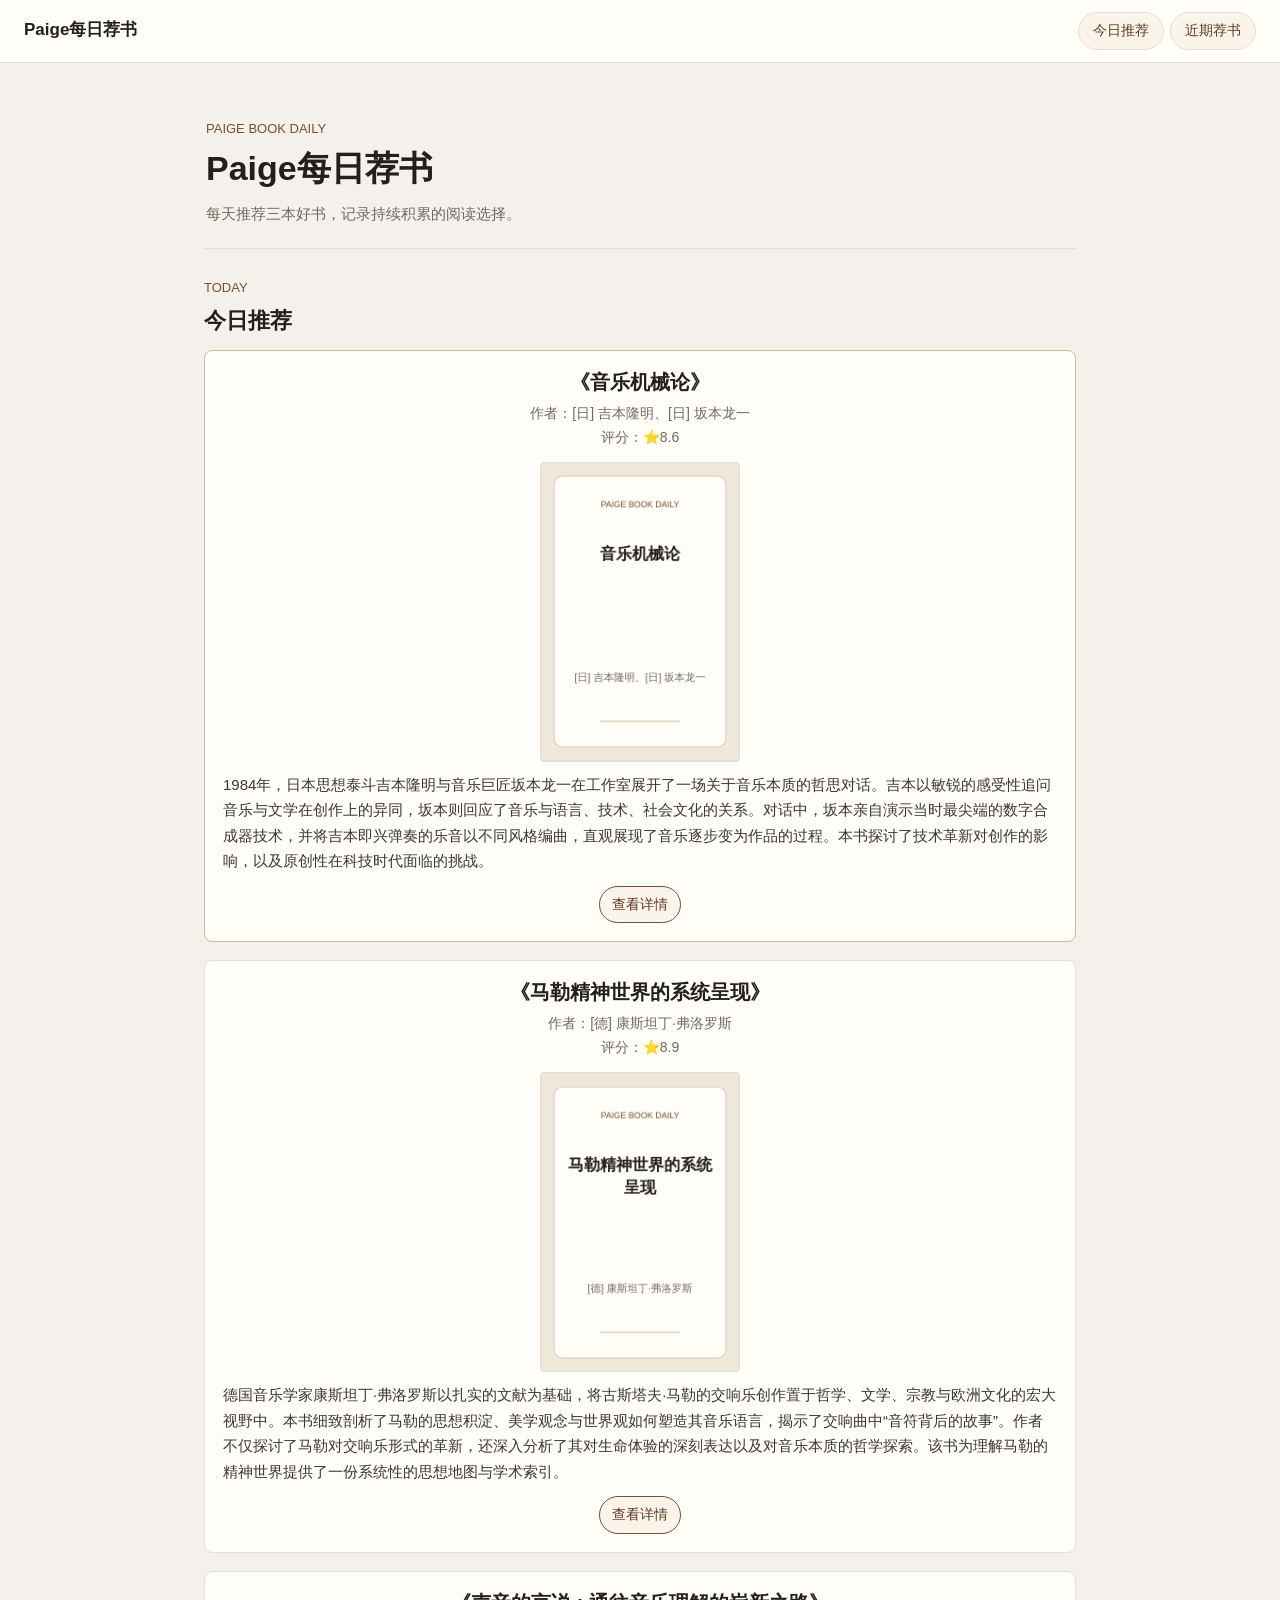
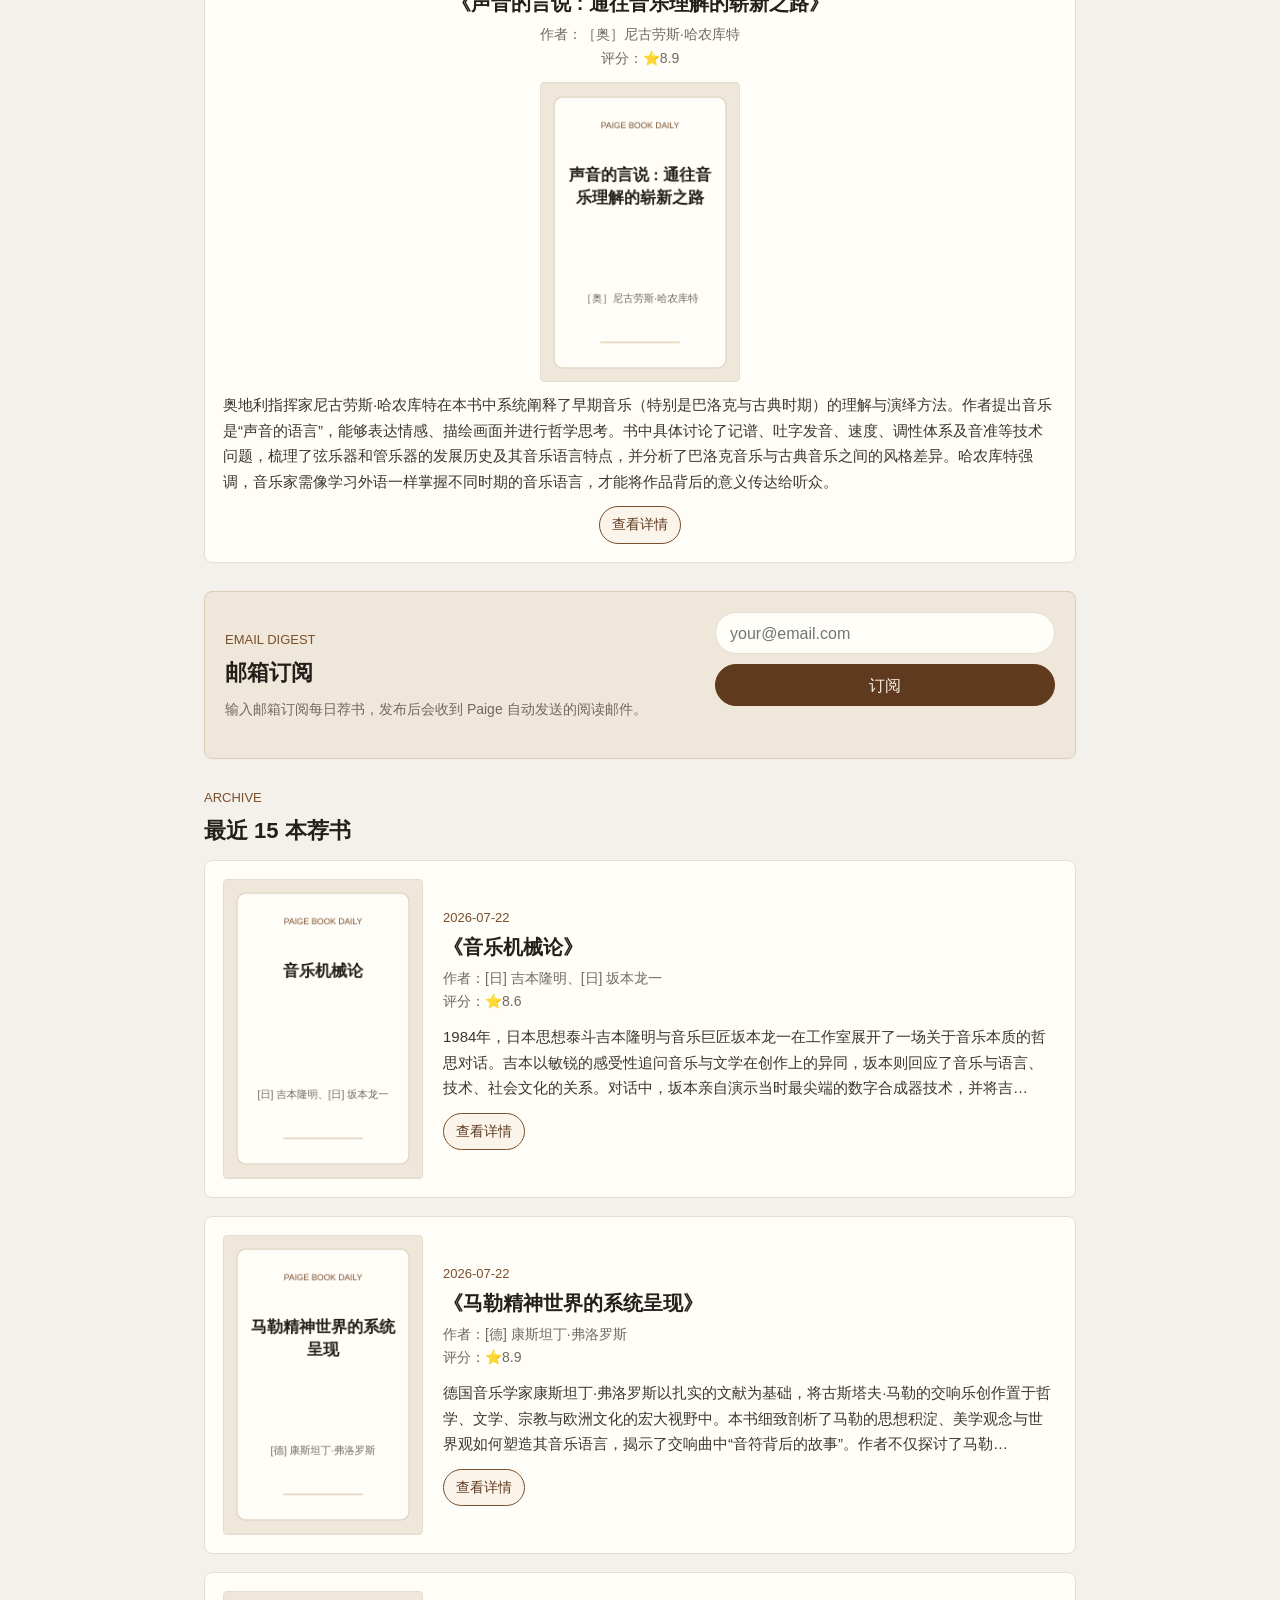
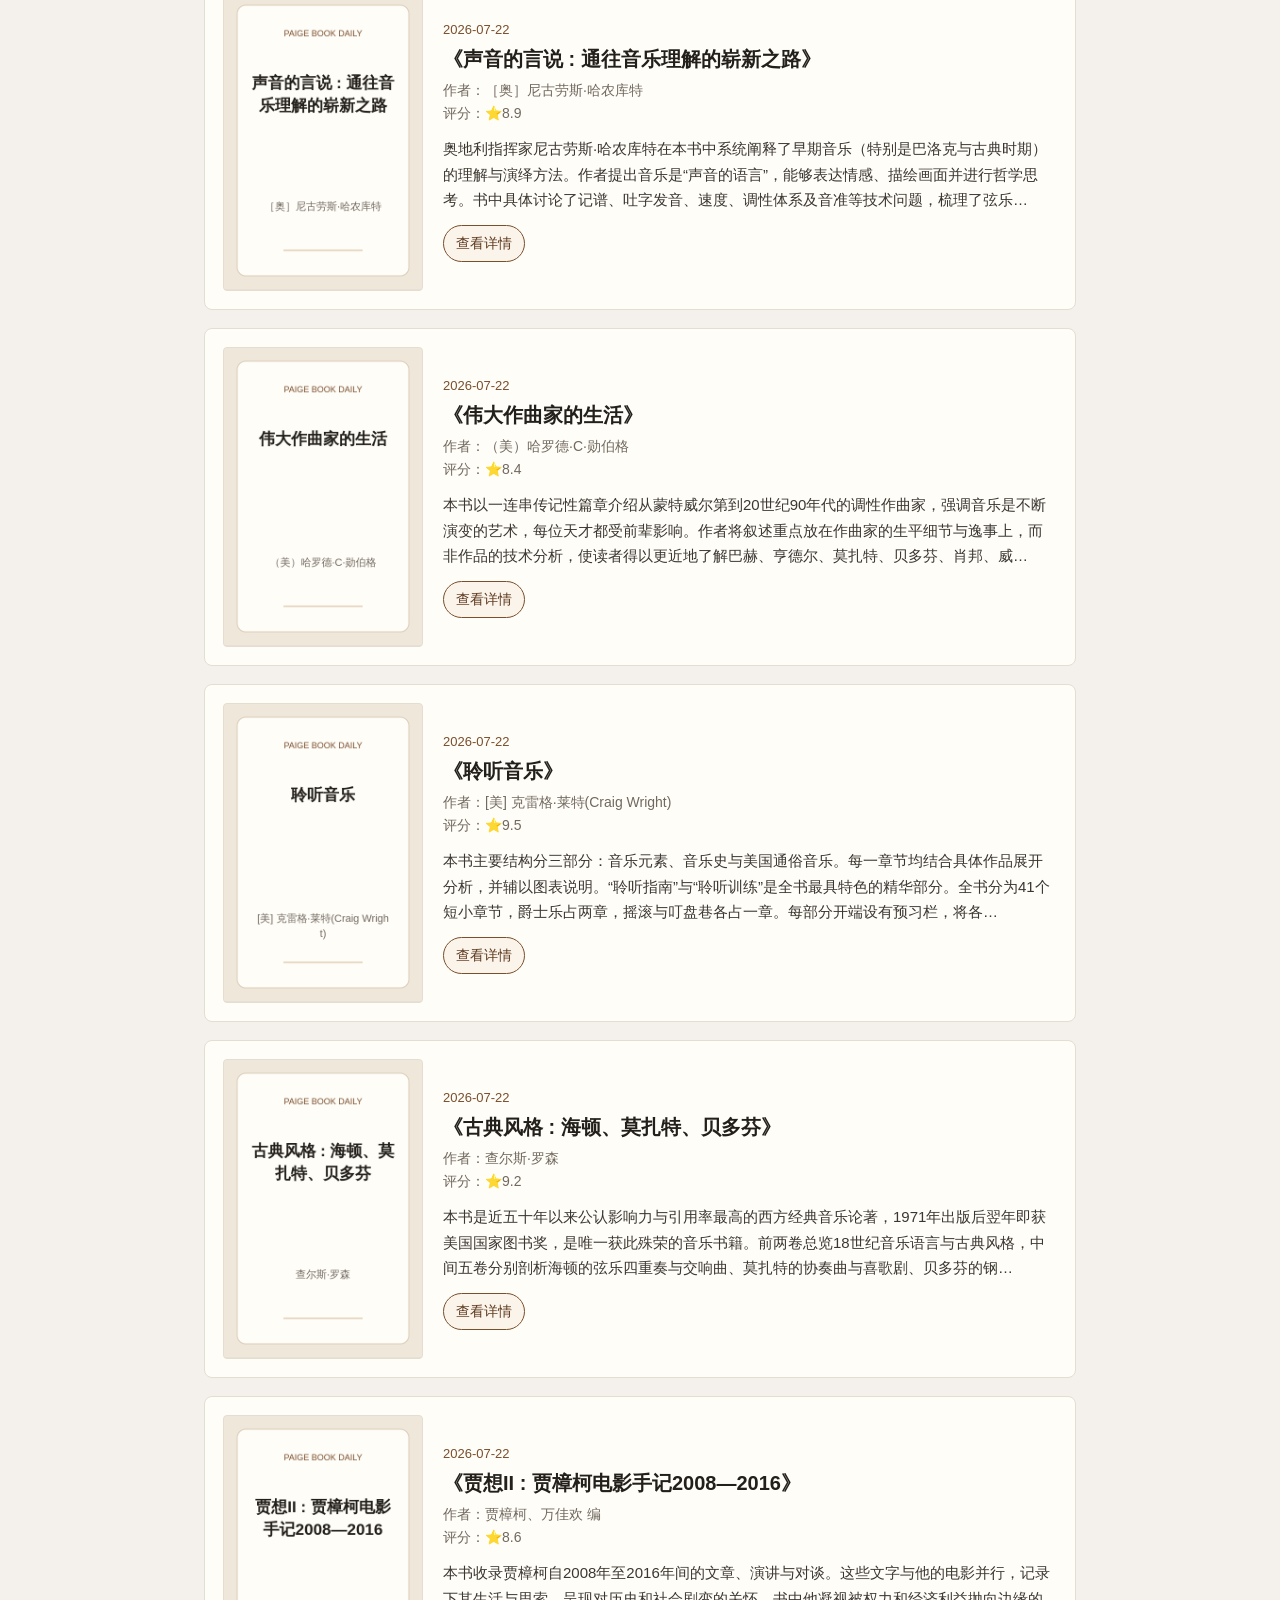
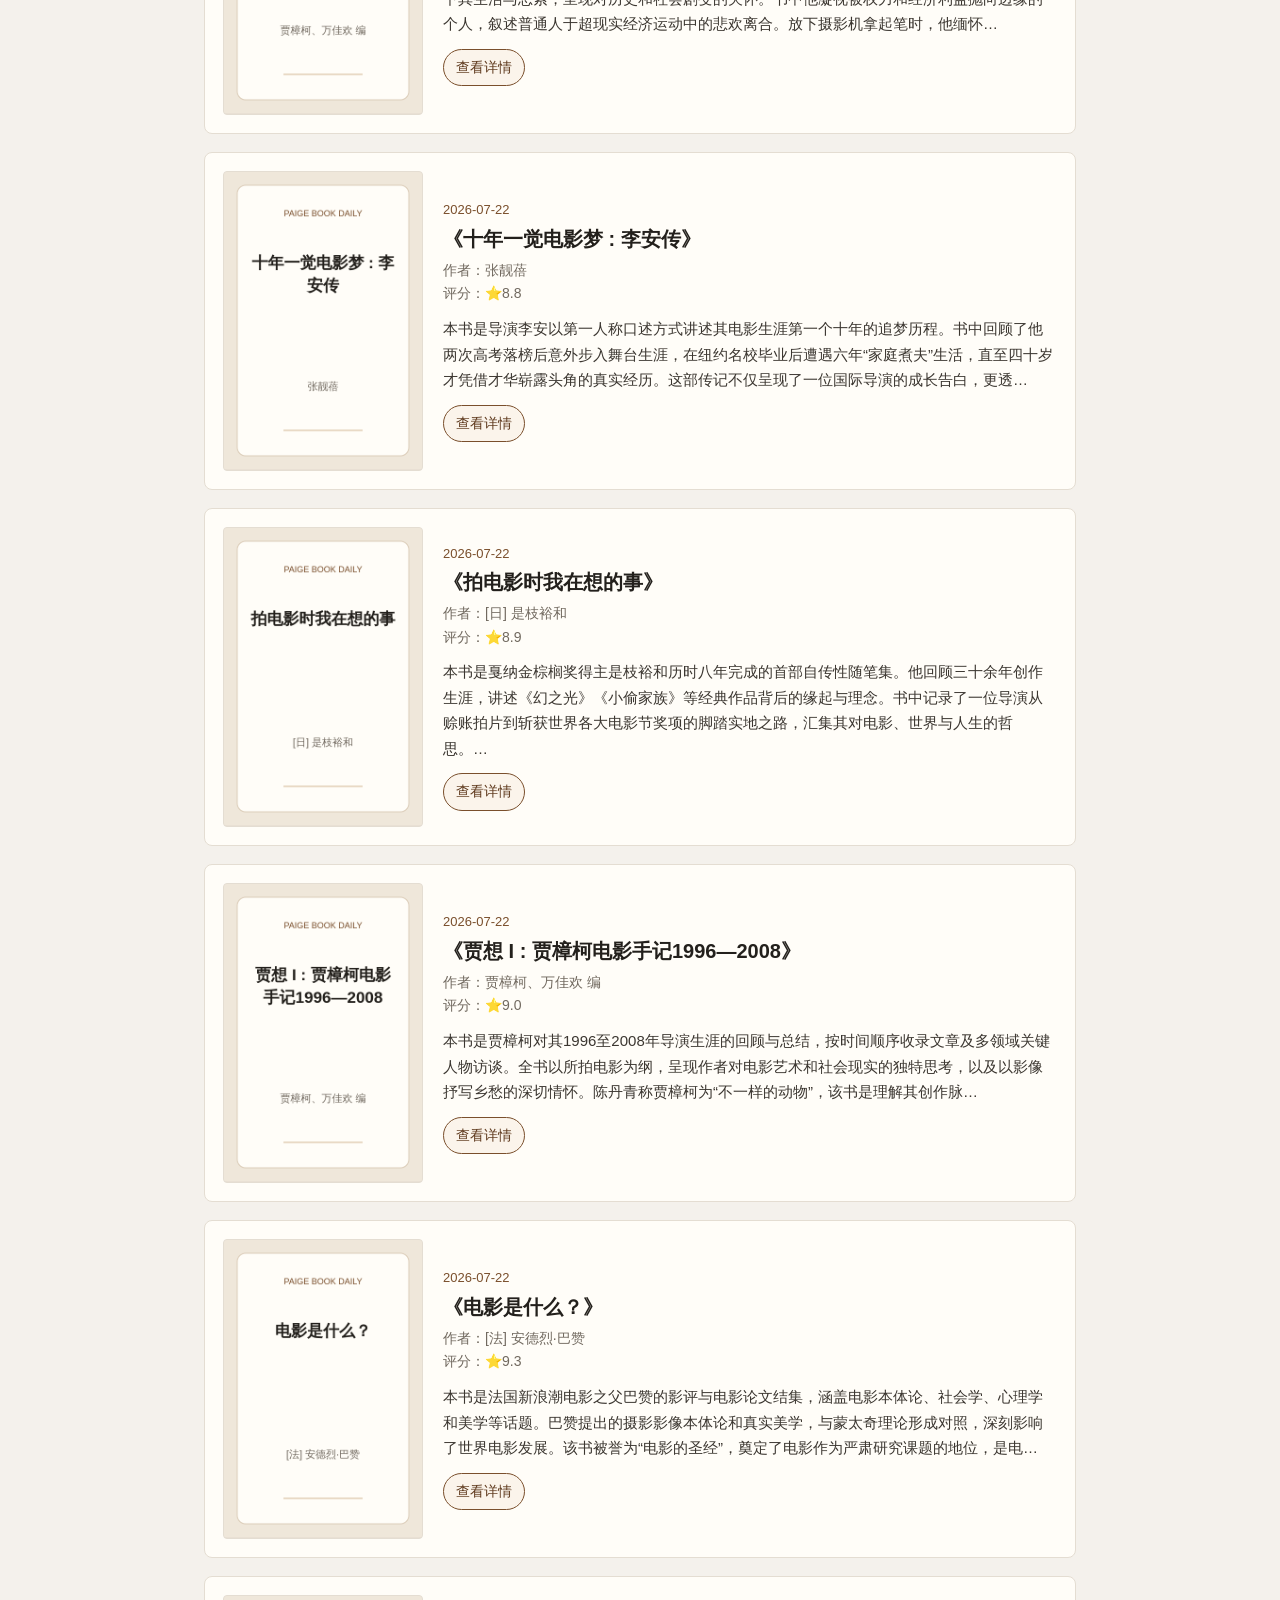
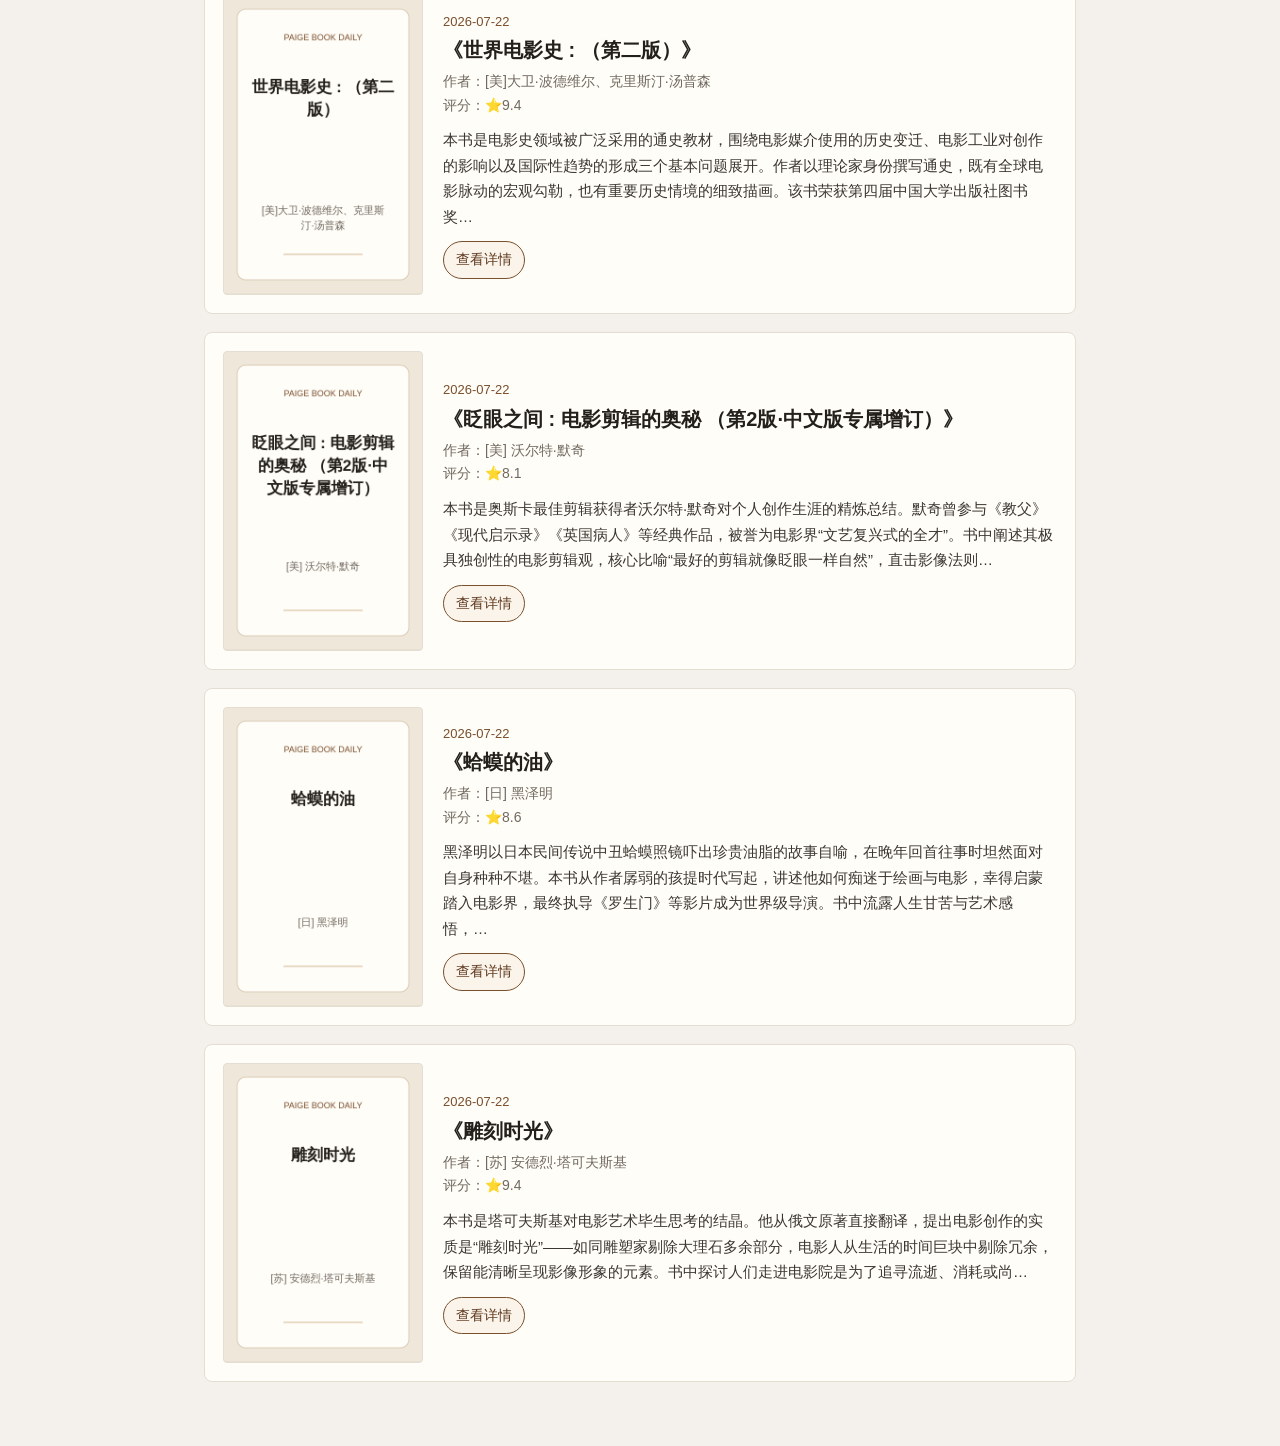
==== commit 3f06d6f1: "Complete V1.3 placeholder cover system" ====
--- a/website/index.html
+++ b/website/index.html
@@ -6,6 +6,7 @@
   <link rel="icon" href="data:image/svg+xml,%3Csvg xmlns=%27http://www.w3.org/2000/svg%27 viewBox=%270 0 100 100%27%3E%3Ctext y=%270.9em%27 font-size=%2790%27%3E%F0%9F%93%9A%3C/text%3E%3C/svg%3E">
   <title>Paige每日荐书</title>
   <link rel="stylesheet" href="style.css">
+  <script src="placeholder_cover.js"></script>
   <script async src="https://www.googletagmanager.com/gtag/js?id=G-WSLGYCKJJ9"></script>
   <script>
     window.dataLayer = window.dataLayer || [];
@@ -108,10 +109,7 @@
     function createCover(book) {
       const cover = normalizeText(book.cover, "");
       if (!cover) {
-        const placeholder = document.createElement("div");
-        placeholder.className = "cover-placeholder";
-        placeholder.textContent = "暂无封面";
-        return placeholder;
+        return createPlaceholderCover(book, "book-cover");
       }
 
       const image = document.createElement("img");
@@ -121,10 +119,7 @@
       image.loading = "lazy";
       image.referrerPolicy = "no-referrer";
       image.onerror = () => {
-        const placeholder = document.createElement("div");
-        placeholder.className = "cover-placeholder";
-        placeholder.textContent = "暂无封面";
-        image.replaceWith(placeholder);
+        image.replaceWith(createPlaceholderCover(book, "book-cover"));
       };
       return image;
     }
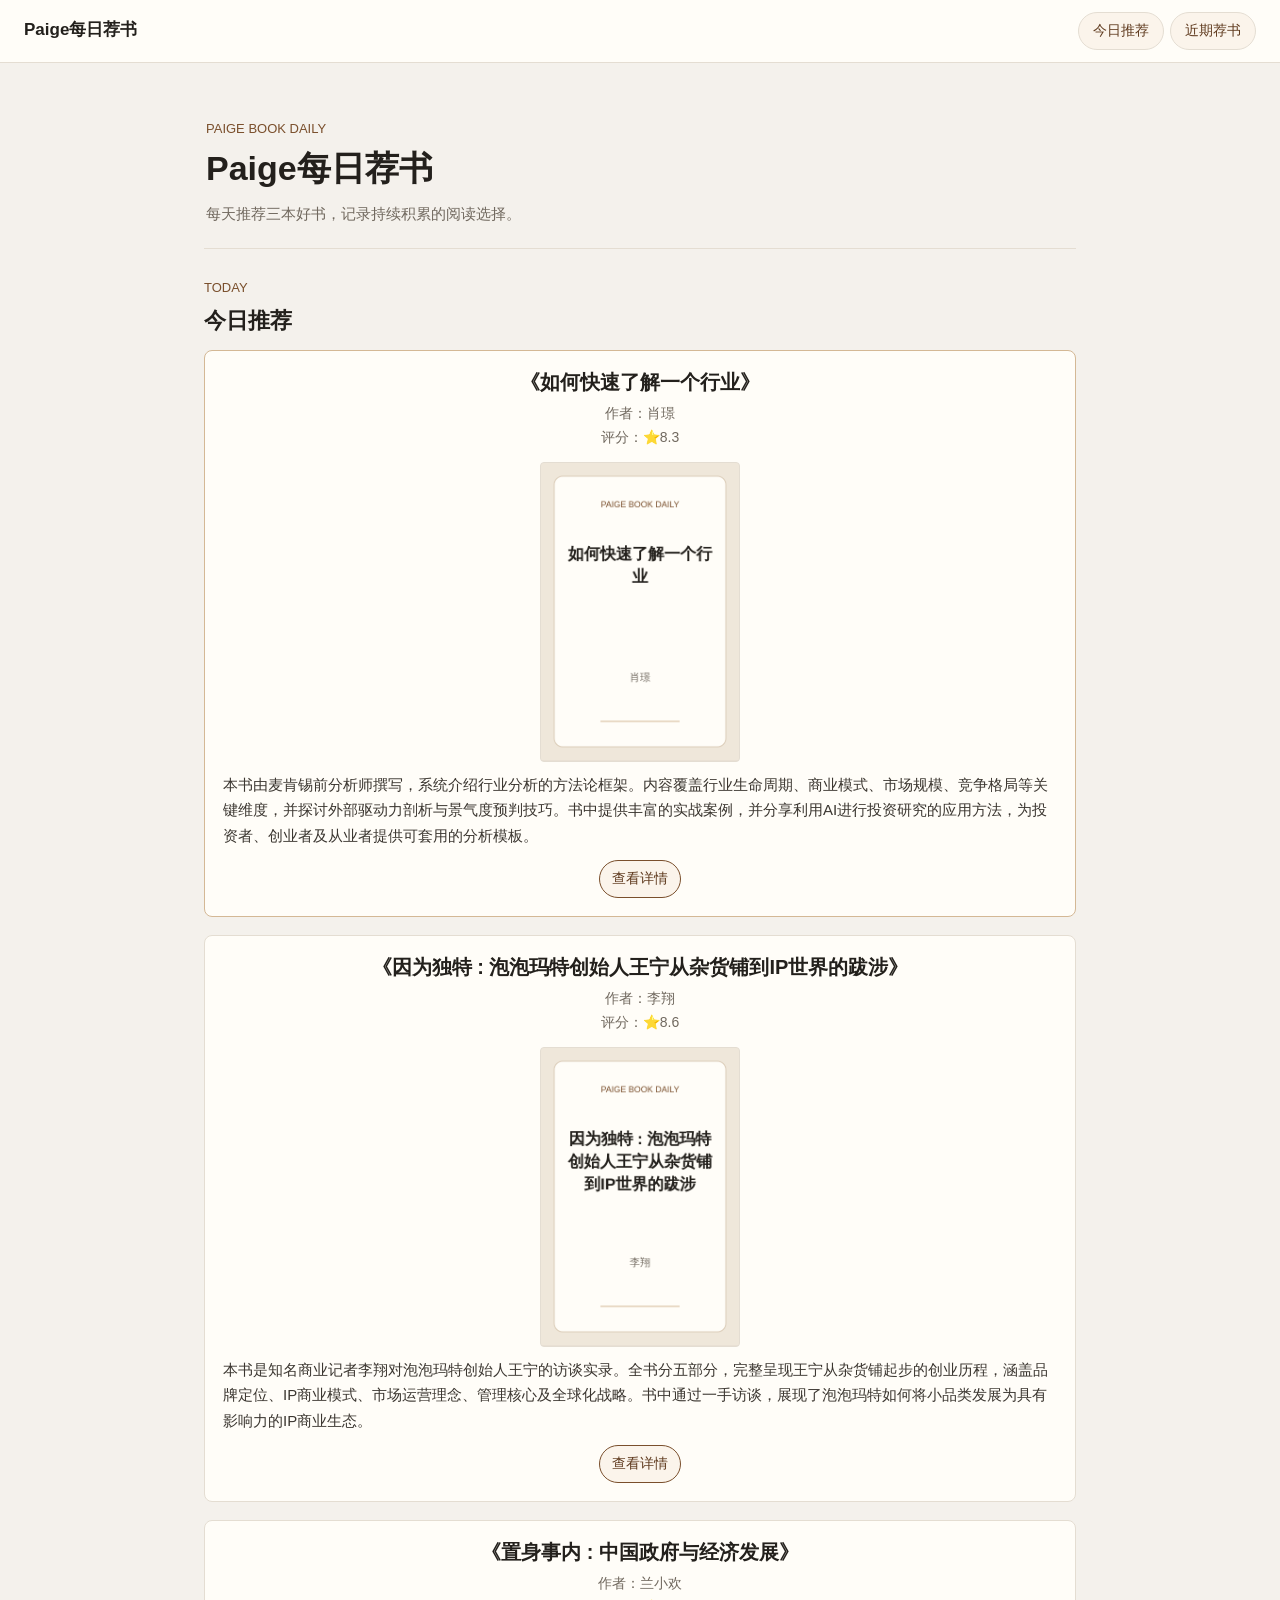
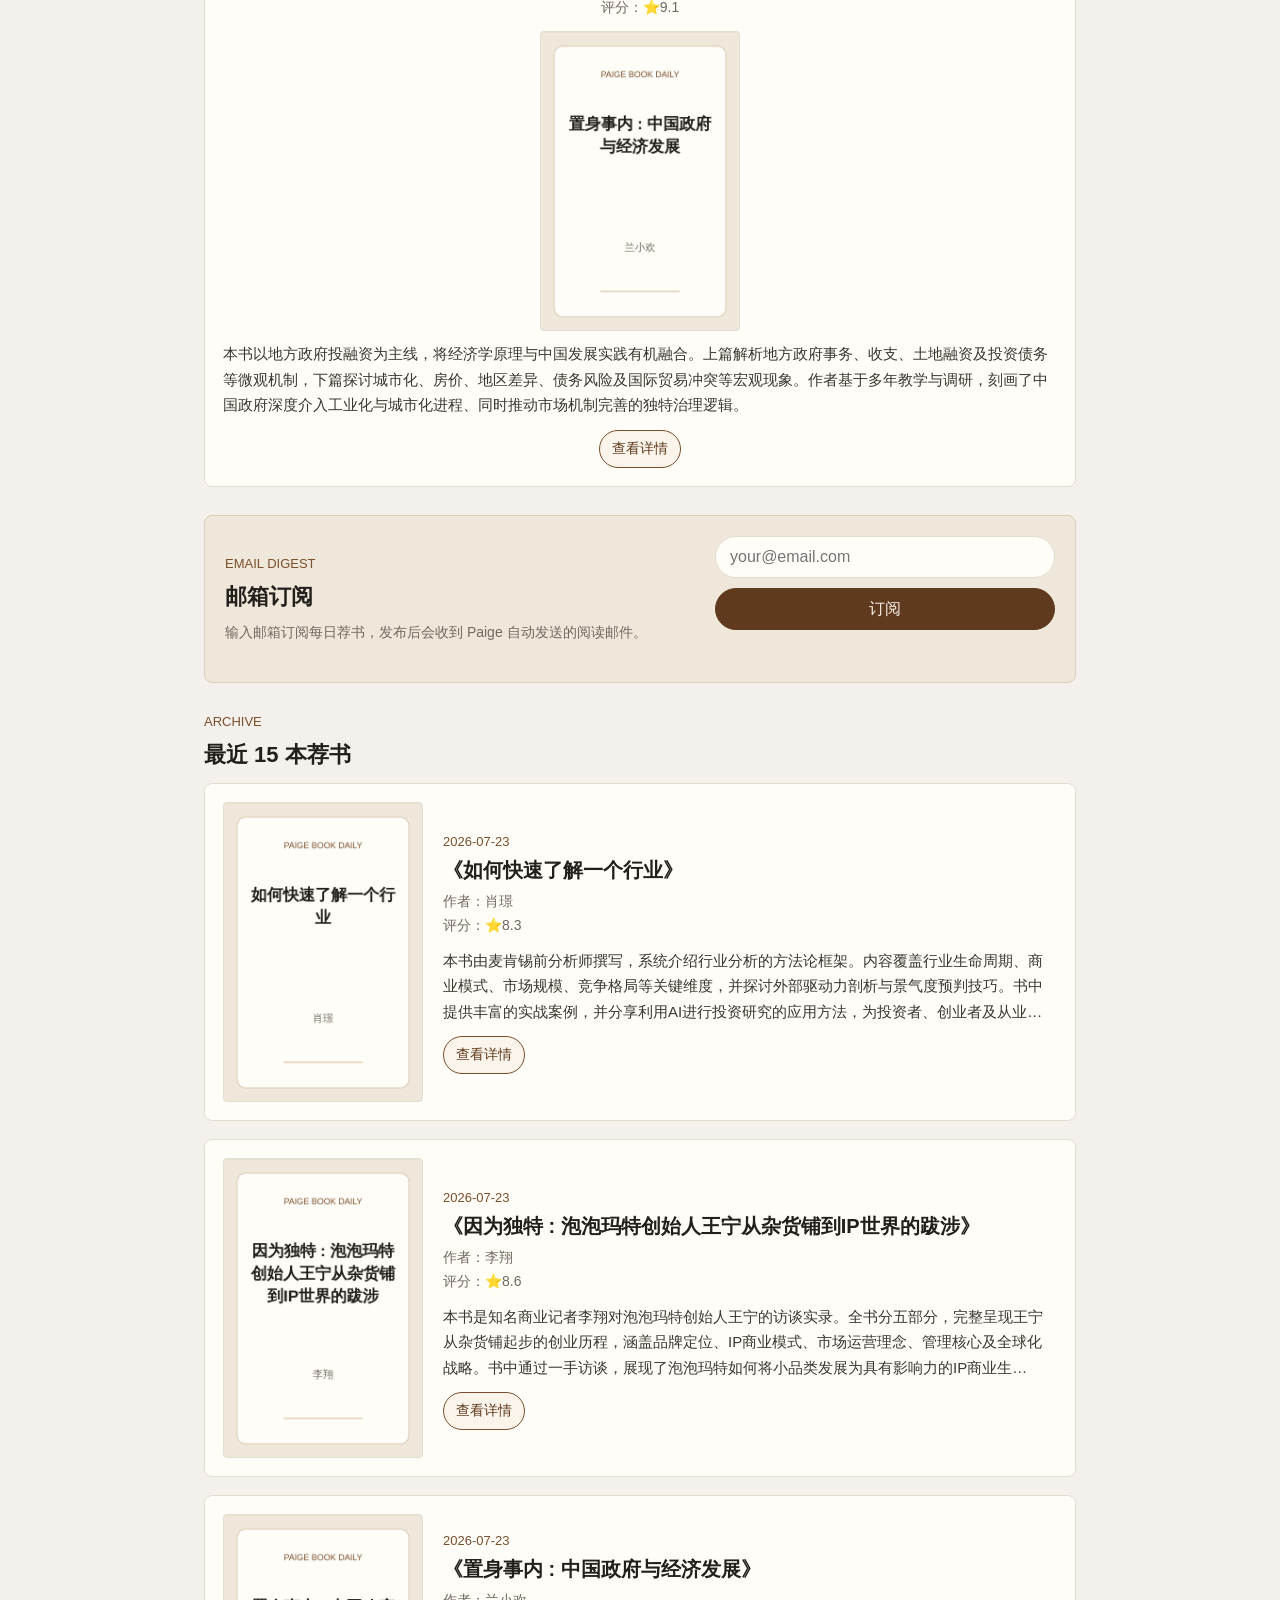
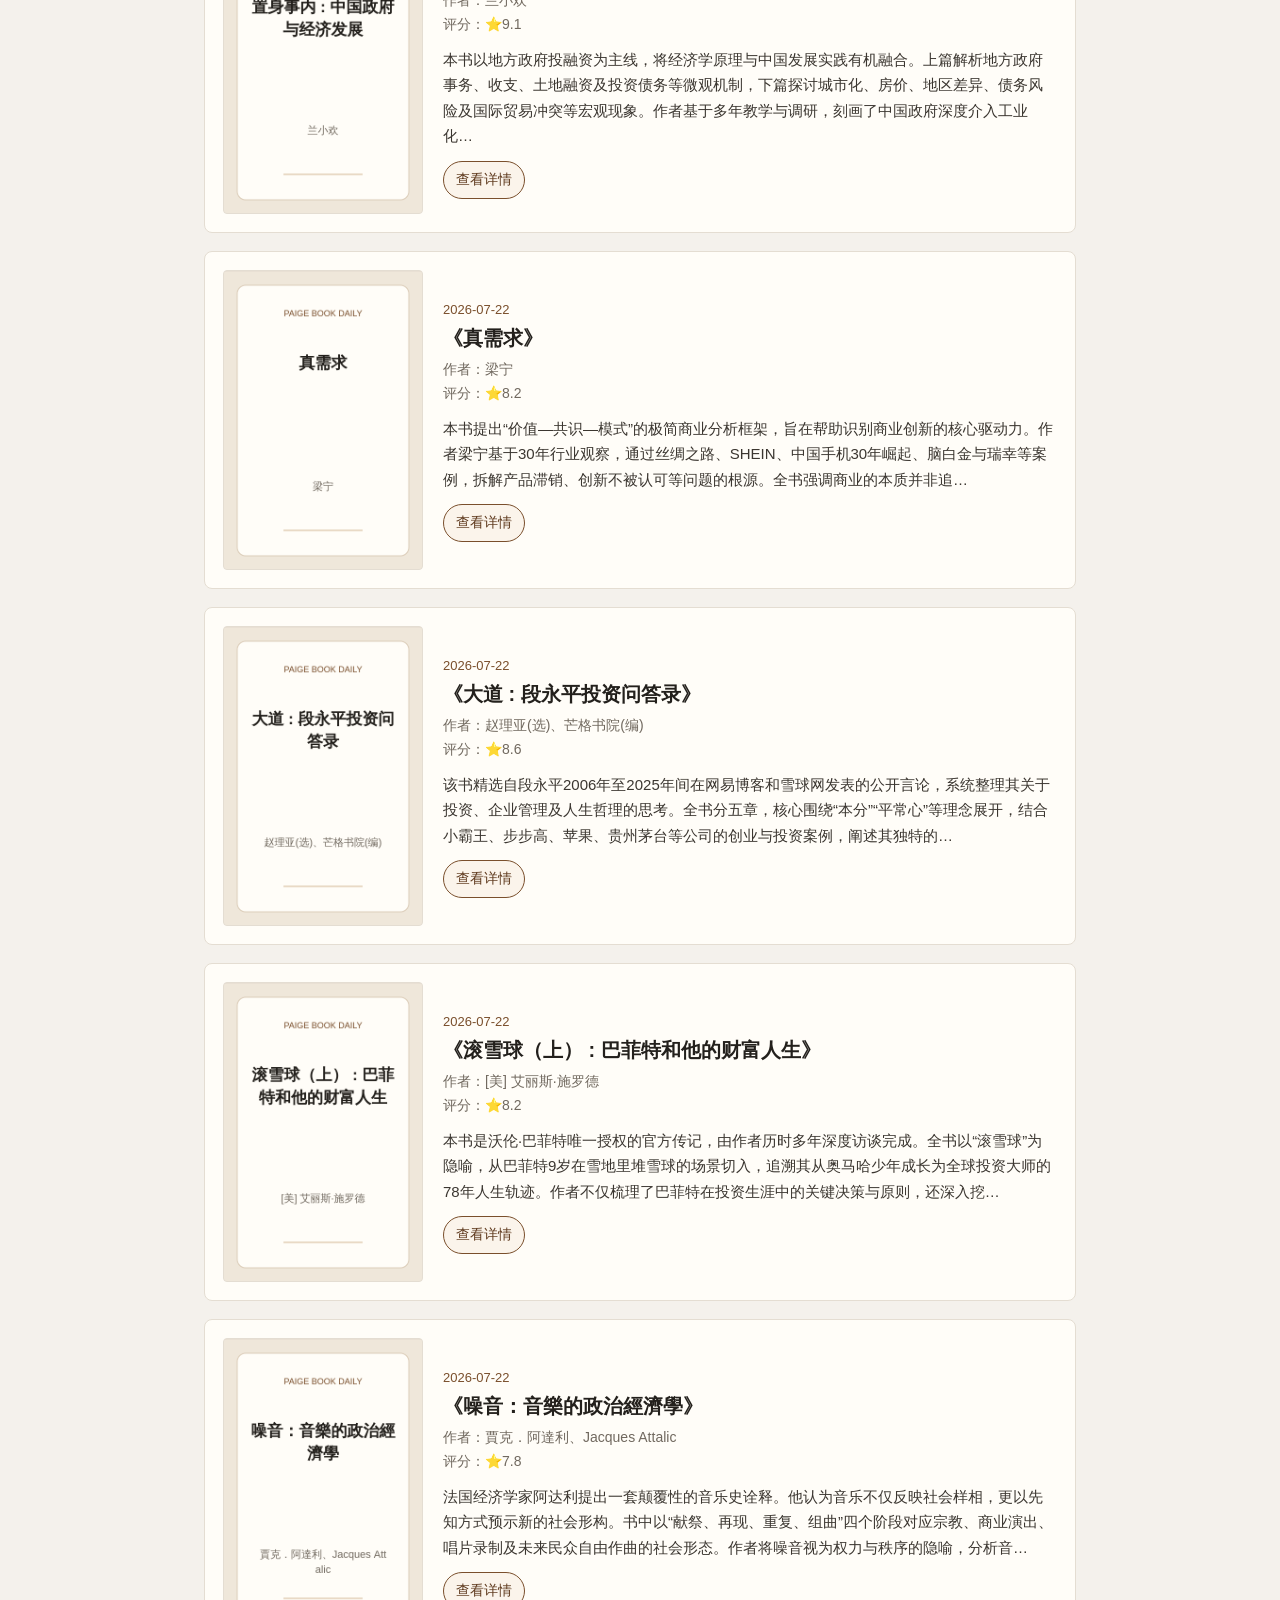
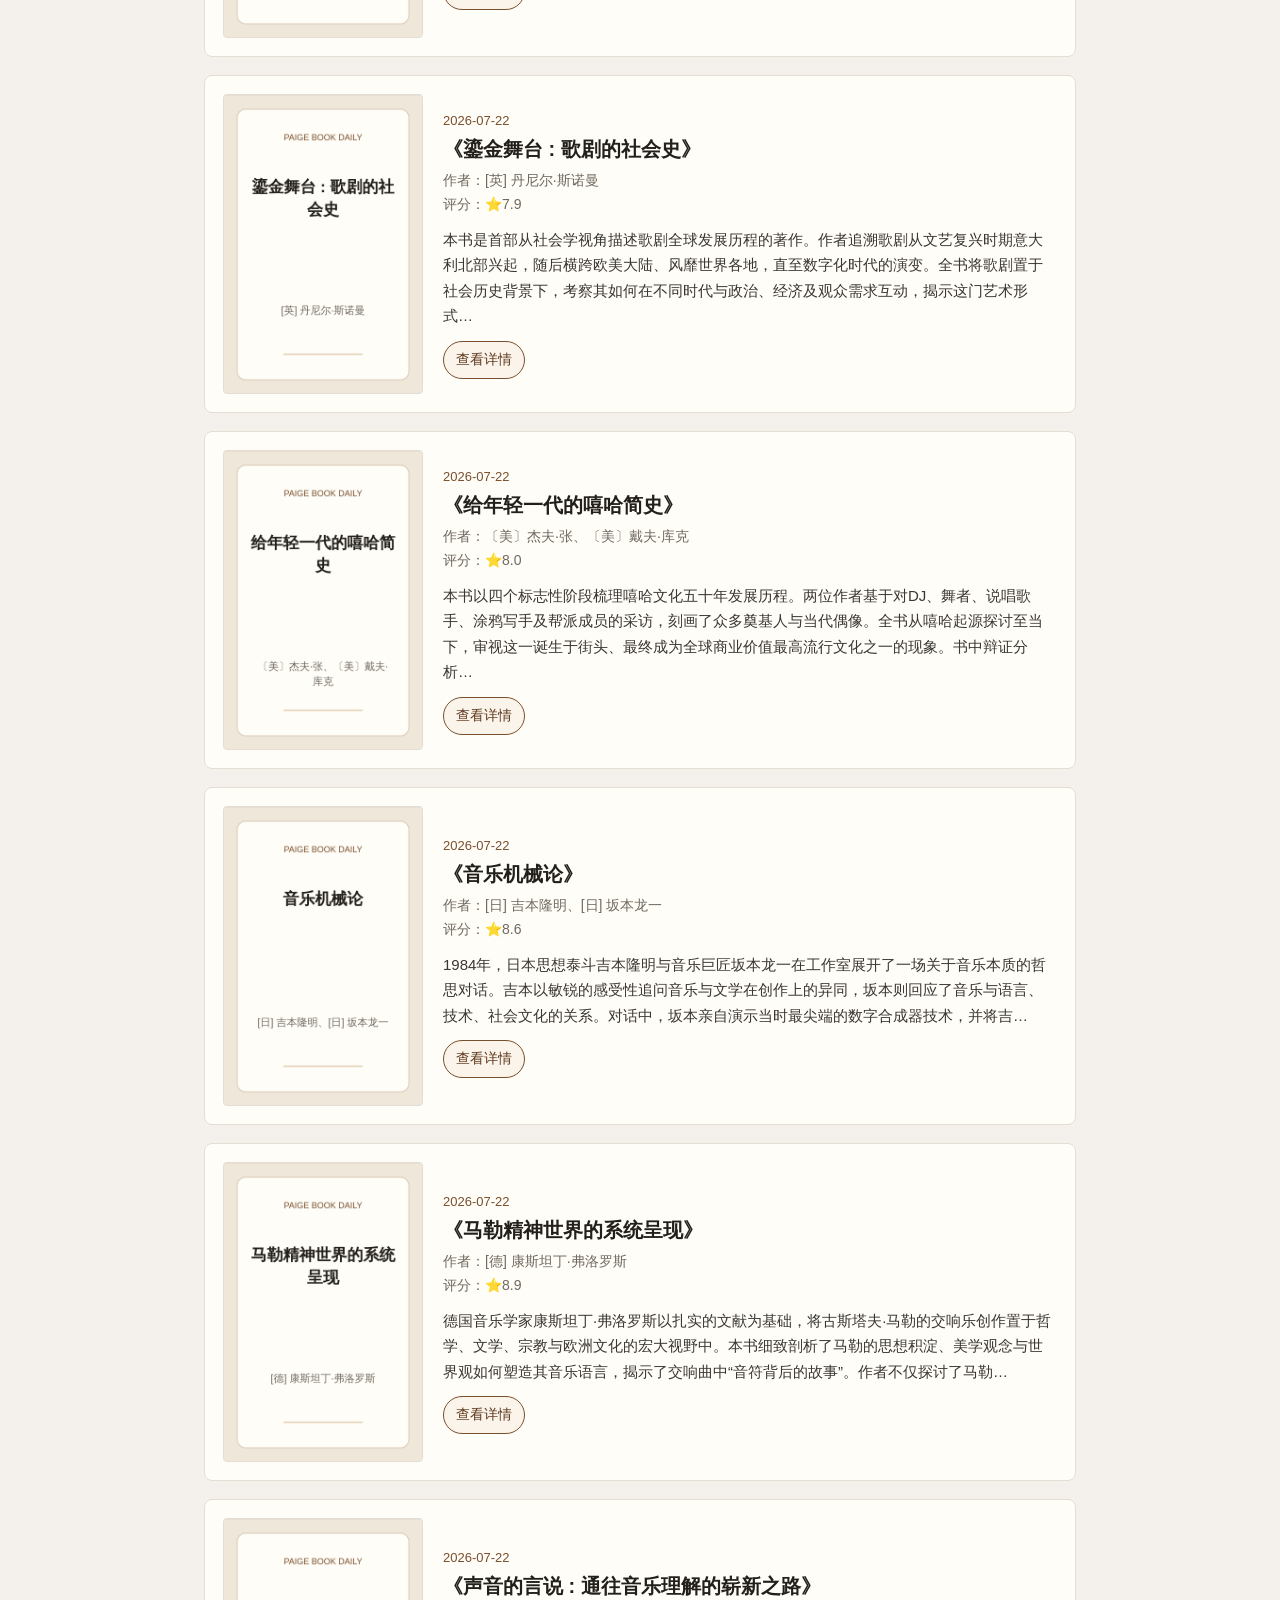
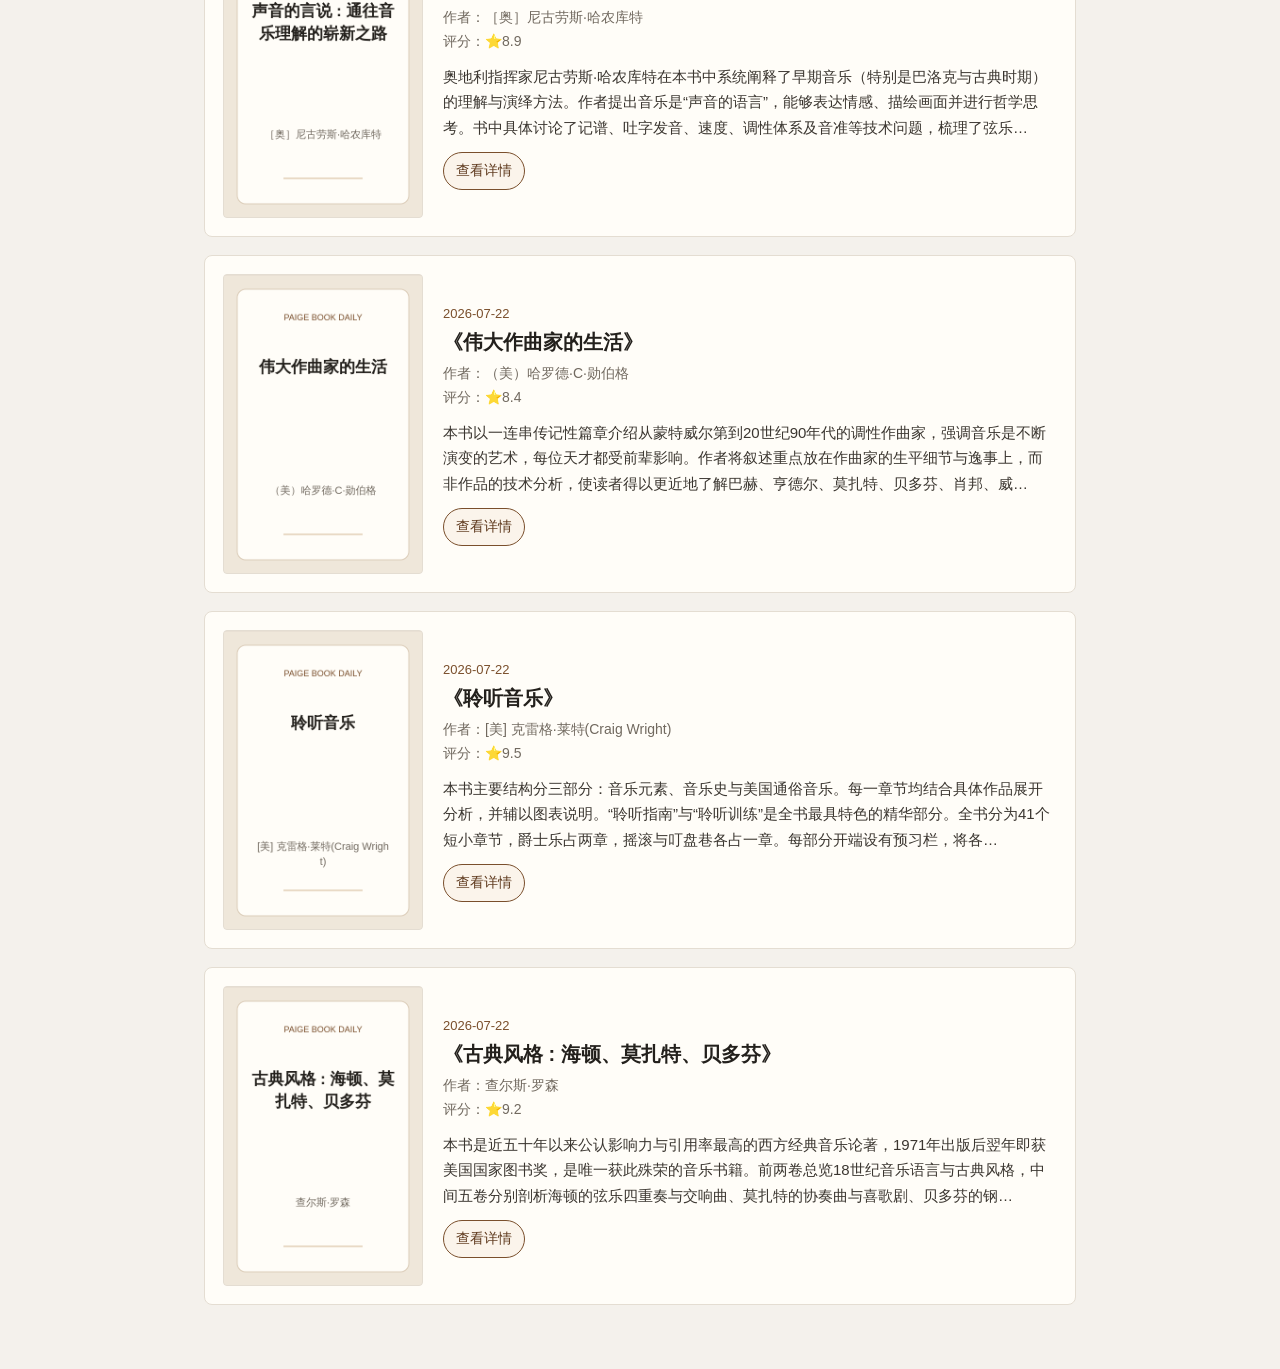
==== commit aeb94906: "Complete V1.3 subscription lifecycle" ====
--- a/website/index.html
+++ b/website/index.html
@@ -52,6 +52,18 @@
         <button id="subscribe-button" type="submit">订阅</button>
         <p id="subscribe-status" class="subscribe-status" role="status" aria-live="polite"></p>
       </form>
+      <dialog id="subscribe-confirmation" class="subscribe-confirmation">
+        <div class="subscribe-confirmation-content">
+          <h3>确认订阅邮箱</h3>
+          <p>请确认你的订阅邮箱：</p>
+          <p id="confirmation-email" class="confirmation-email"></p>
+          <p>确认后，该邮箱将每天收到 Paige 每日荐书邮件。</p>
+          <div class="confirmation-actions">
+            <button id="cancel-confirmation" type="button" class="confirmation-secondary">返回修改</button>
+            <button id="confirm-subscription" type="button" class="confirmation-primary">确认订阅</button>
+          </div>
+        </div>
+      </dialog>
     </section>
 
     <section id="recent" class="home-section" aria-labelledby="recent-heading">
@@ -89,6 +101,11 @@
     const subscribeEmail = document.querySelector("#subscribe-email");
     const subscribeButton = document.querySelector("#subscribe-button");
     const subscribeStatus = document.querySelector("#subscribe-status");
+    const confirmationDialog = document.querySelector("#subscribe-confirmation");
+    const confirmationEmail = document.querySelector("#confirmation-email");
+    const cancelConfirmation = document.querySelector("#cancel-confirmation");
+    const confirmSubscription = document.querySelector("#confirm-subscription");
+    let pendingSubscriptionEmail = "";
 
     function normalizeText(value, fallback) {
       if (typeof value !== "string") {
@@ -180,28 +197,69 @@
         throw new Error("订阅服务暂未配置。");
       }
 
-      const response = await fetch(`${supabaseUrl}/rest/v1/subscribers`, {
+      const response = await fetch(`${supabaseUrl}/rest/v1/rpc/subscribe_by_email`, {
         method: "POST",
         headers: {
           apikey: supabaseAnonKey,
           Authorization: `Bearer ${supabaseAnonKey}`,
-          "Content-Type": "application/json",
-          Prefer: "return=minimal"
+          "Content-Type": "application/json"
         },
-        body: JSON.stringify({ email, active: true })
-      });
-
-      if (response.status === 409) {
-        return "该邮箱已经订阅";
-      }
+        body: JSON.stringify({ email })
+      });
+
       if (!response.ok) {
         throw new Error("订阅保存失败，请稍后再试。");
       }
+
+      const rawResult = await response.text();
+      let result = rawResult;
+      try {
+        result = JSON.parse(rawResult);
+      } catch (error) {
+        // Keep the plain text response fallback for older PostgREST versions.
+      }
+      if (result === "already_subscribed") {
+        return "该邮箱已经订阅";
+      }
+      if (result === "resubscribed") {
+        return "重新订阅成功";
+      }
       return "订阅成功";
     }
 
+    function closeConfirmation() {
+      pendingSubscriptionEmail = "";
+      if (confirmationDialog && confirmationDialog.open) {
+        confirmationDialog.close();
+      }
+    }
+
+    async function confirmPendingSubscription() {
+      if (!pendingSubscriptionEmail) {
+        closeConfirmation();
+        return;
+      }
+
+      const email = pendingSubscriptionEmail;
+      confirmSubscription.disabled = true;
+      cancelConfirmation.disabled = true;
+      subscribeButton.disabled = true;
+      subscribeStatus.textContent = "正在提交...";
+      try {
+        subscribeStatus.textContent = await submitSubscription(email);
+        subscribeForm.reset();
+        closeConfirmation();
+      } catch (error) {
+        subscribeStatus.textContent = error.message || "订阅失败，请稍后再试。";
+      } finally {
+        confirmSubscription.disabled = false;
+        cancelConfirmation.disabled = false;
+        subscribeButton.disabled = false;
+      }
+    }
+
     if (subscribeForm) {
-      subscribeForm.addEventListener("submit", async (event) => {
+      subscribeForm.addEventListener("submit", (event) => {
         event.preventDefault();
         const email = normalizeText(subscribeEmail.value, "").toLowerCase();
         if (!isValidEmail(email)) {
@@ -209,17 +267,21 @@
           return;
         }
 
-        subscribeButton.disabled = true;
-        subscribeStatus.textContent = "正在提交...";
-        try {
-          subscribeStatus.textContent = await submitSubscription(email);
-          subscribeForm.reset();
-        } catch (error) {
-          subscribeStatus.textContent = error.message || "订阅失败，请稍后再试。";
-        } finally {
-          subscribeButton.disabled = false;
+        pendingSubscriptionEmail = email;
+        confirmationEmail.textContent = email;
+        if (confirmationDialog && typeof confirmationDialog.showModal === "function") {
+          confirmationDialog.showModal();
+        } else if (window.confirm(`请确认你的订阅邮箱：\n\n${email}\n\n确认后，该邮箱将每天收到 Paige 每日荐书邮件。`)) {
+          confirmPendingSubscription();
         }
       });
+    }
+
+    if (cancelConfirmation) {
+      cancelConfirmation.addEventListener("click", closeConfirmation);
+    }
+    if (confirmSubscription) {
+      confirmSubscription.addEventListener("click", confirmPendingSubscription);
     }
 
     function loadJson(path) {
--- a/website/style.css
+++ b/website/style.css
@@ -483,9 +483,97 @@
   }
 }
 
+.subscribe-confirmation {
+  width: min(92vw, 430px);
+  padding: 0;
+  color: var(--ink);
+  background: var(--paper);
+  border: 1px solid var(--line);
+  border-radius: 12px;
+  box-shadow: 0 18px 48px rgba(42, 35, 28, 0.2);
+}
+
+.subscribe-confirmation::backdrop {
+  background: rgba(35, 32, 28, 0.38);
+}
+
+.subscribe-confirmation-content {
+  padding: 22px;
+}
+
+.subscribe-confirmation h3 {
+  margin: 0 0 14px;
+  font-size: 20px;
+}
+
+.subscribe-confirmation p {
+  margin: 8px 0;
+  color: var(--muted);
+  font-size: 14px;
+}
+
+.subscribe-confirmation .confirmation-email {
+  padding: 10px 12px;
+  overflow-wrap: anywhere;
+  color: var(--ink);
+  background: #efe7da;
+  border-radius: 8px;
+  font-weight: 700;
+}
+
+.confirmation-actions {
+  display: grid;
+  grid-template-columns: 1fr 1fr;
+  gap: 10px;
+  margin-top: 18px;
+}
+
+.confirmation-actions button {
+  min-height: 40px;
+  padding: 8px 12px;
+  border-radius: 999px;
+  font: inherit;
+}
+
+.confirmation-secondary {
+  color: var(--accent-dark);
+  background: var(--paper);
+  border: 1px solid var(--line);
+}
+
+.confirmation-primary {
+  color: #f8f0e6;
+  background: var(--accent-dark);
+  border: 1px solid var(--accent-dark);
+}
 .subscribe-status {
   min-height: 22px;
   margin: 0;
   color: var(--muted);
   font-size: 13px;
 }
+
+.unsubscribe-shell {
+  display: grid;
+  min-height: calc(100vh - 56px);
+  place-items: center;
+}
+
+.unsubscribe-card {
+  width: min(100%, 560px);
+  padding: 28px;
+  text-align: center;
+  background: var(--paper);
+  border: 1px solid var(--line);
+  border-radius: 12px;
+  box-shadow: 0 12px 30px rgba(42, 35, 28, 0.08);
+}
+
+.unsubscribe-card h1 {
+  font-size: 28px;
+}
+
+.unsubscribe-message {
+  margin: 12px 0 0;
+  color: var(--muted);
+}
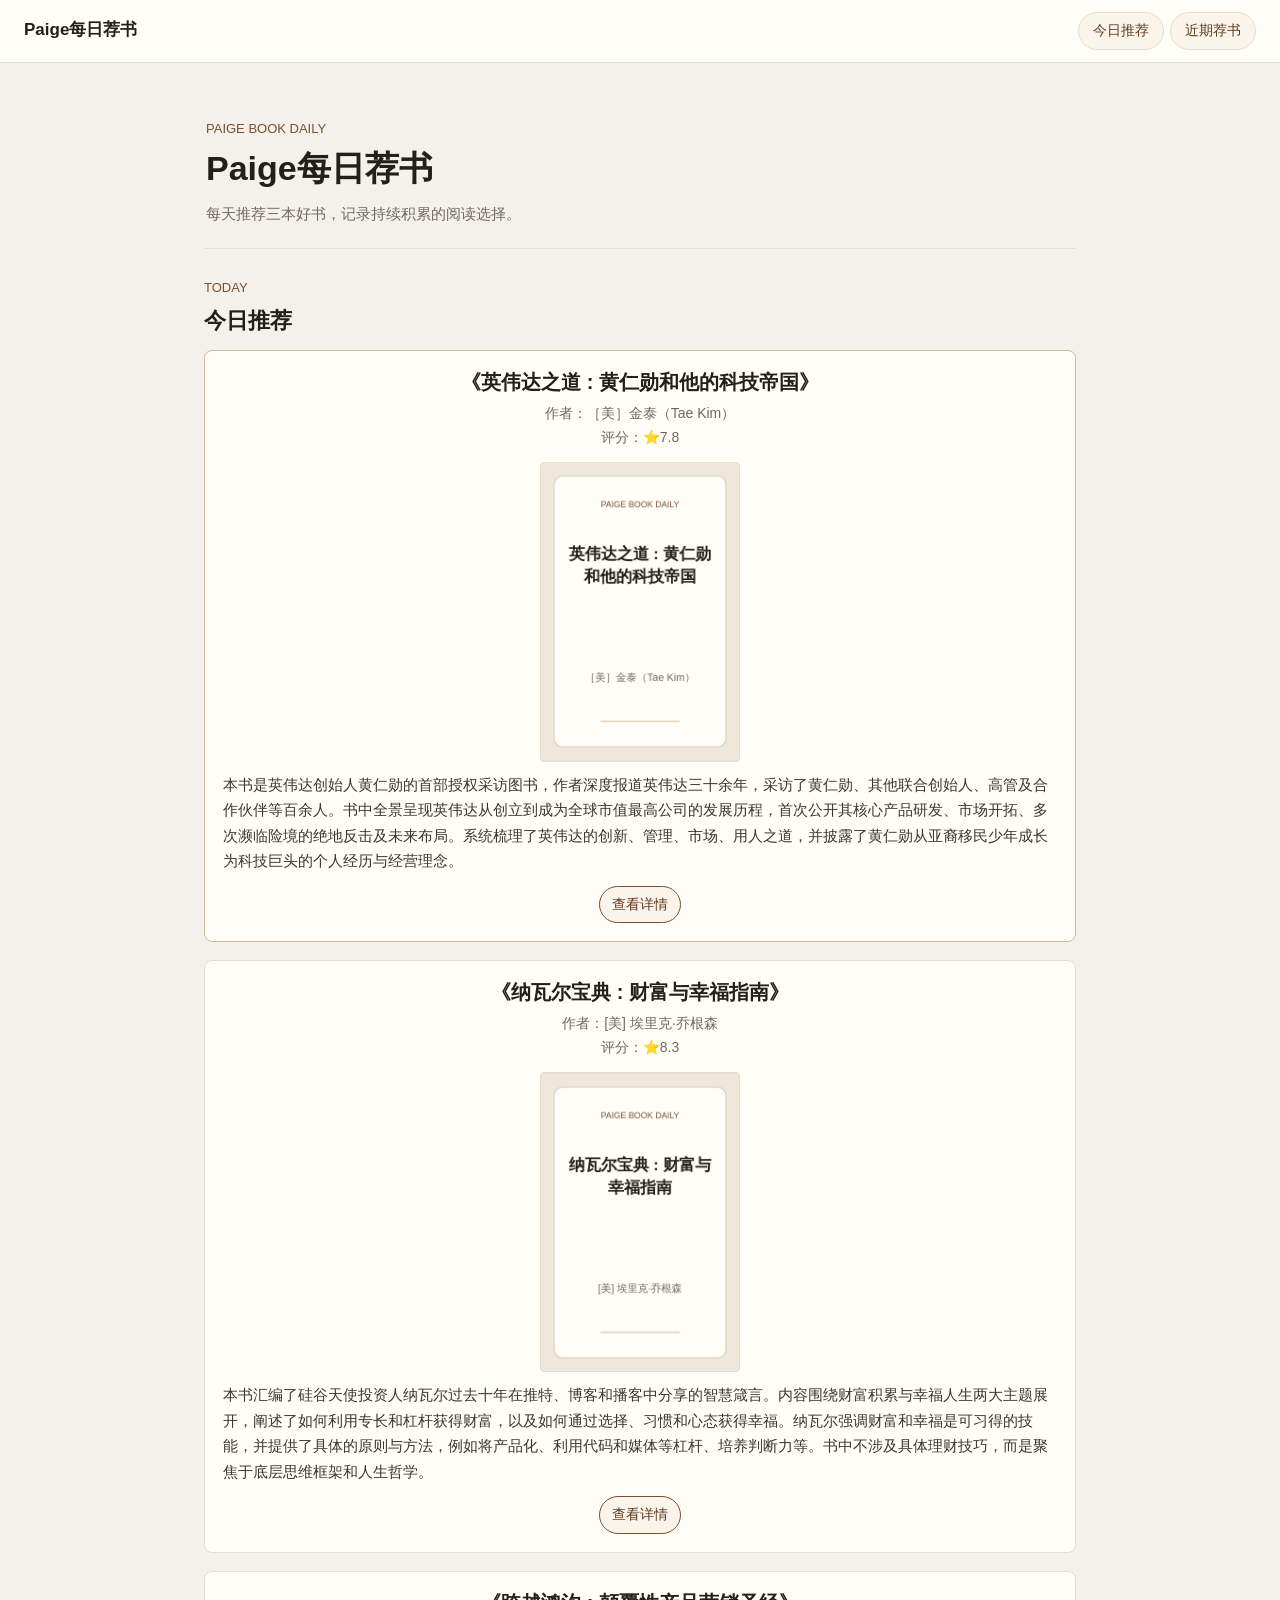
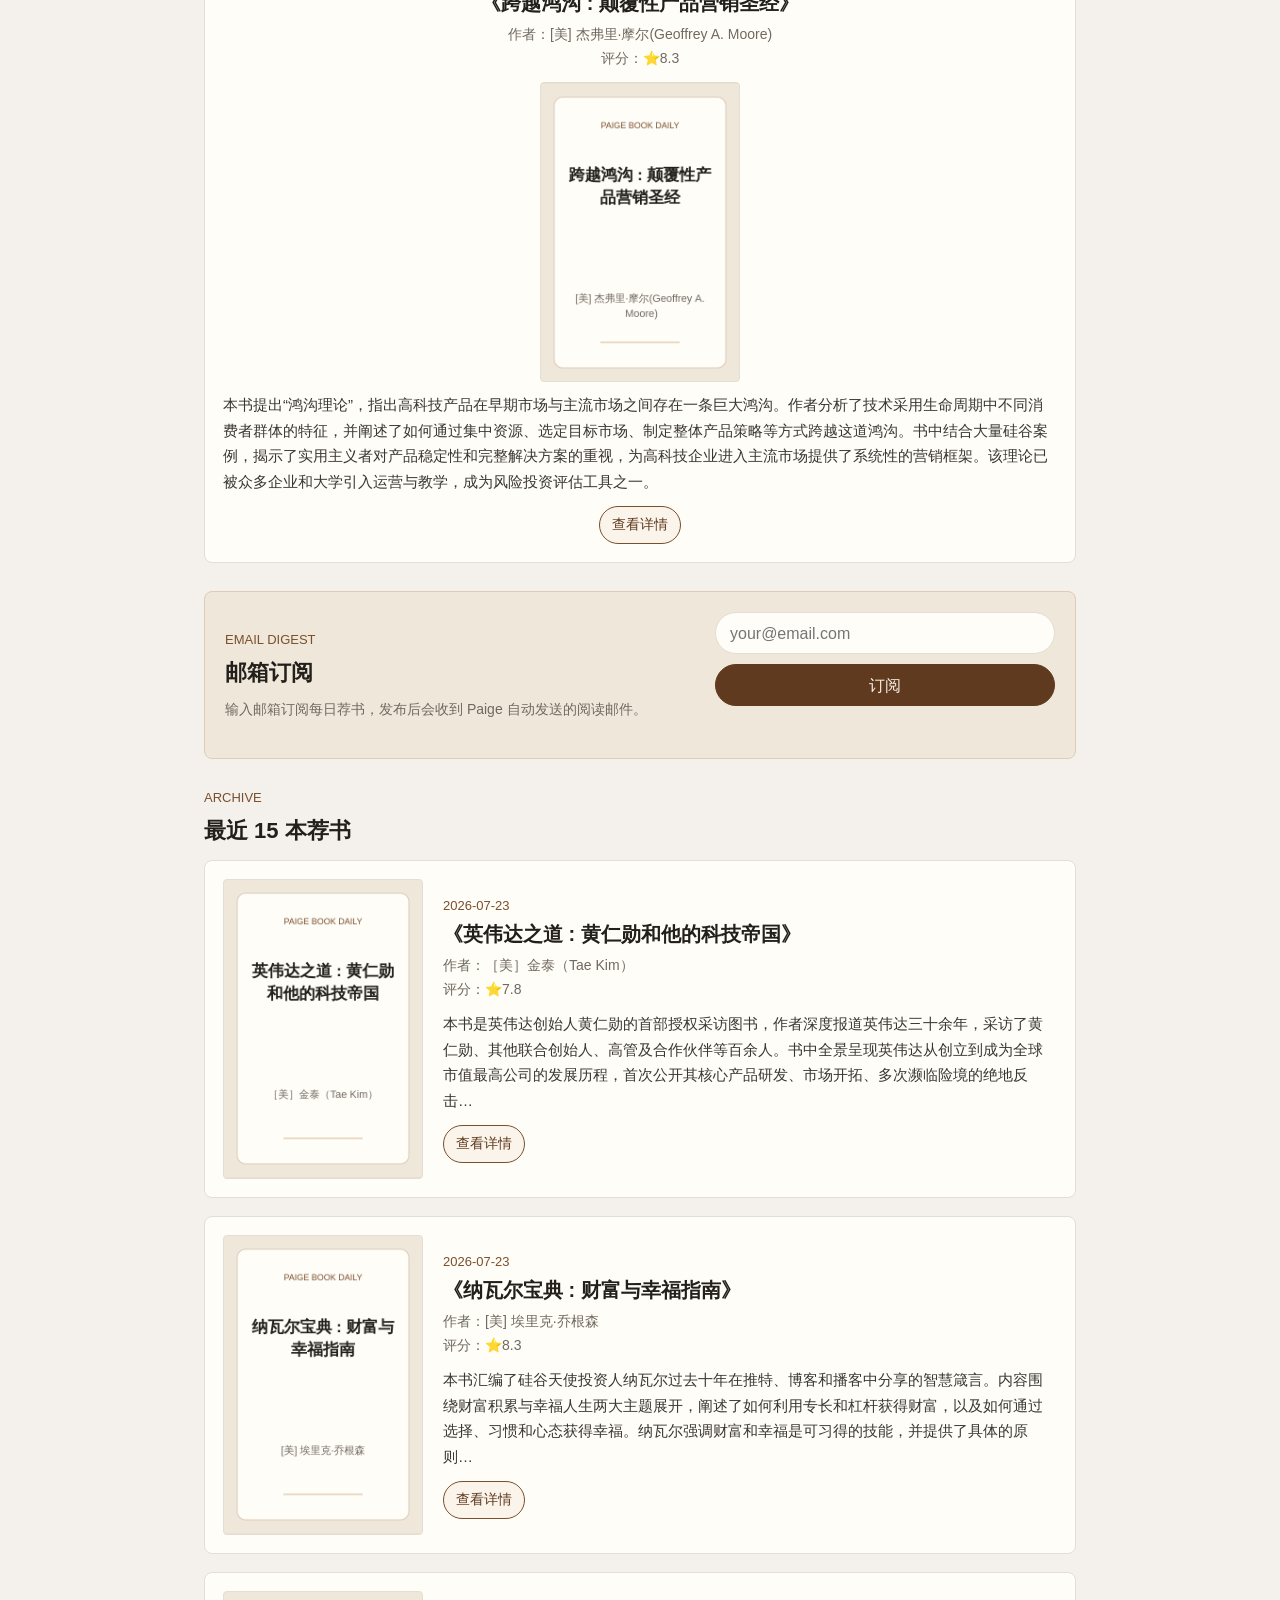
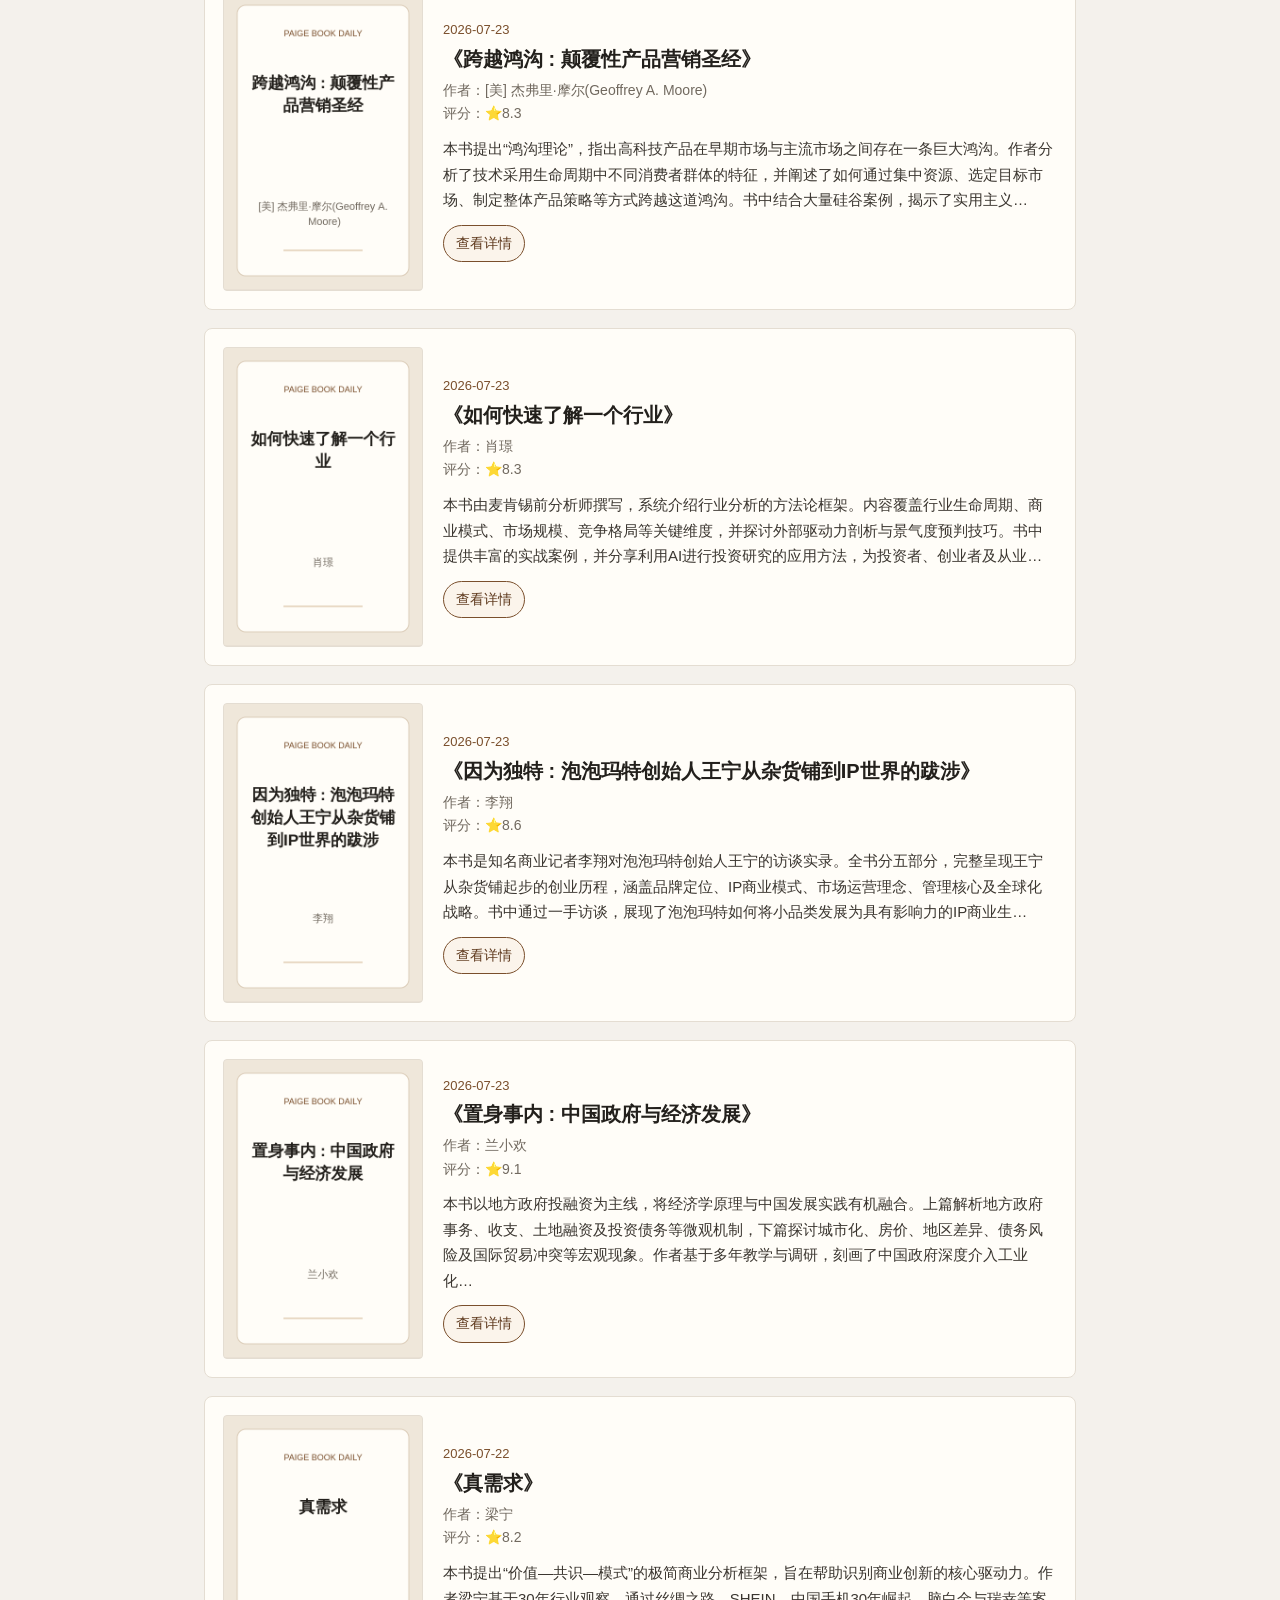
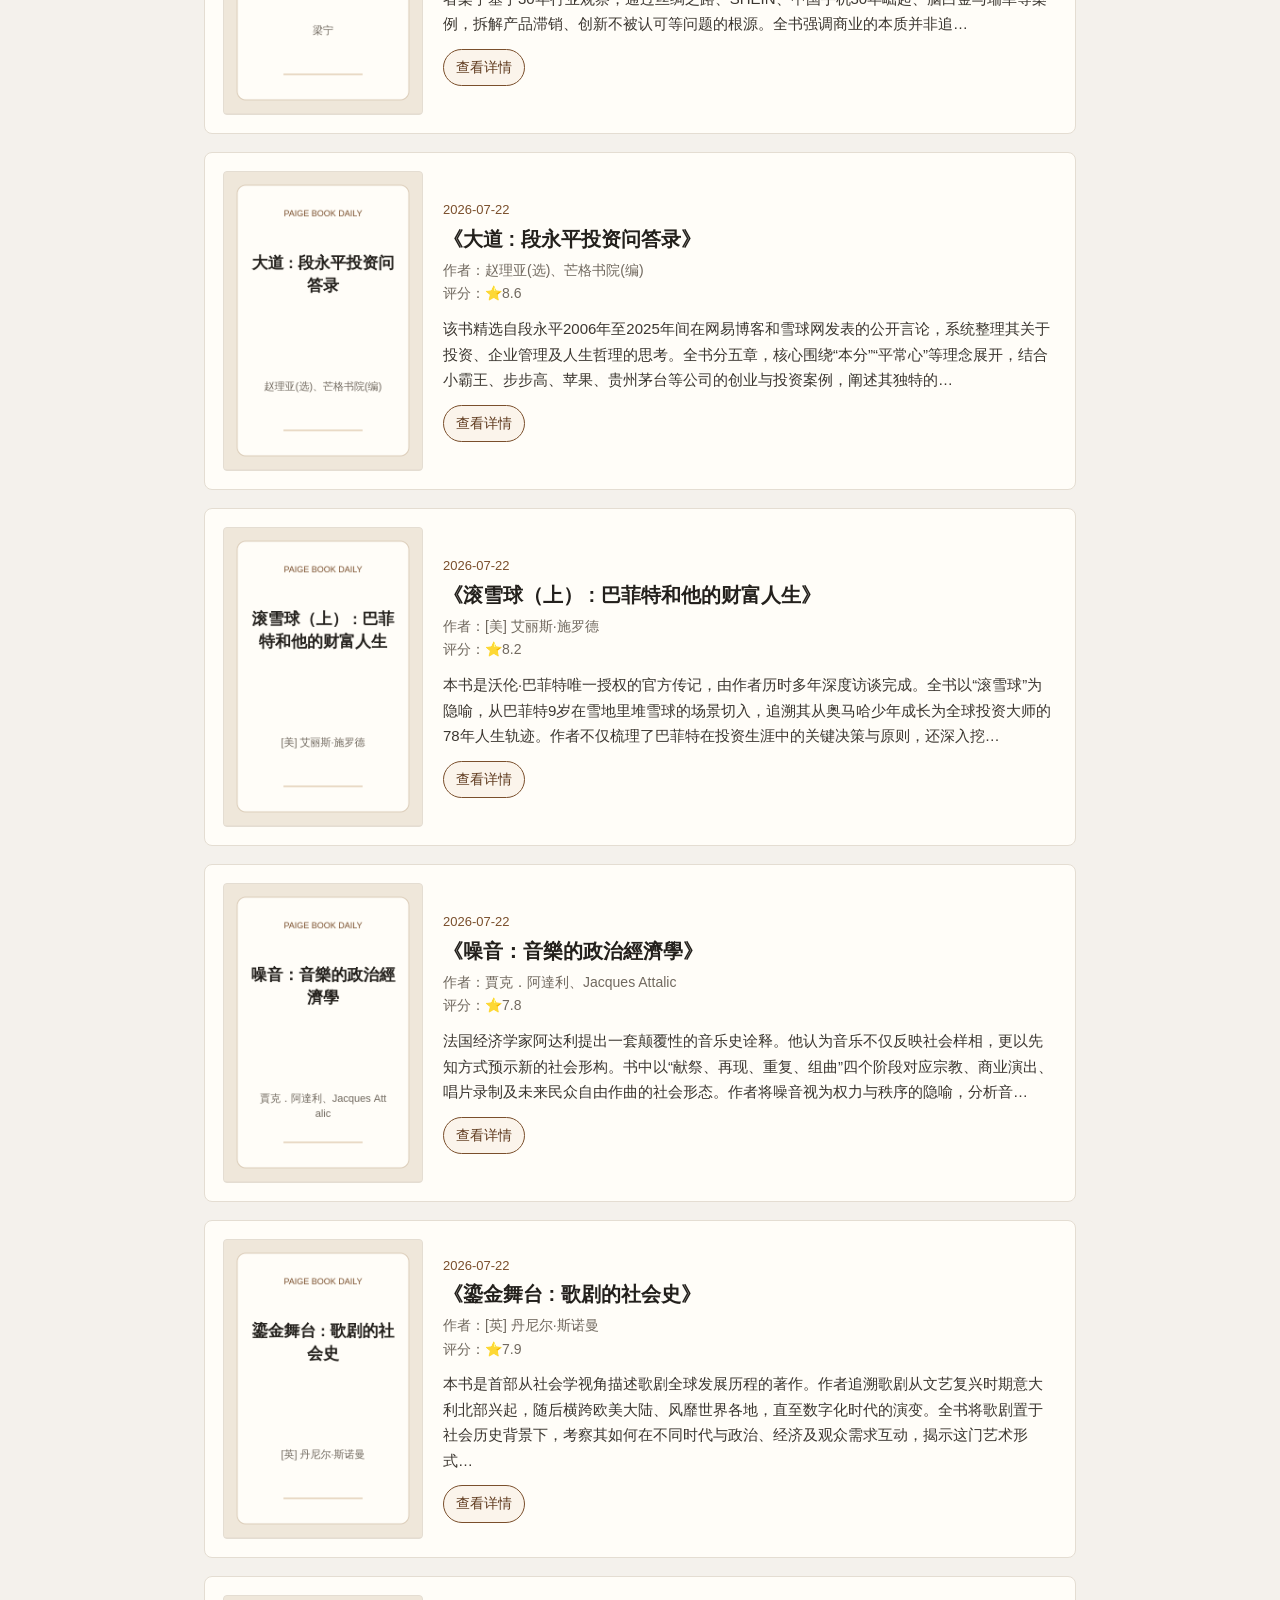
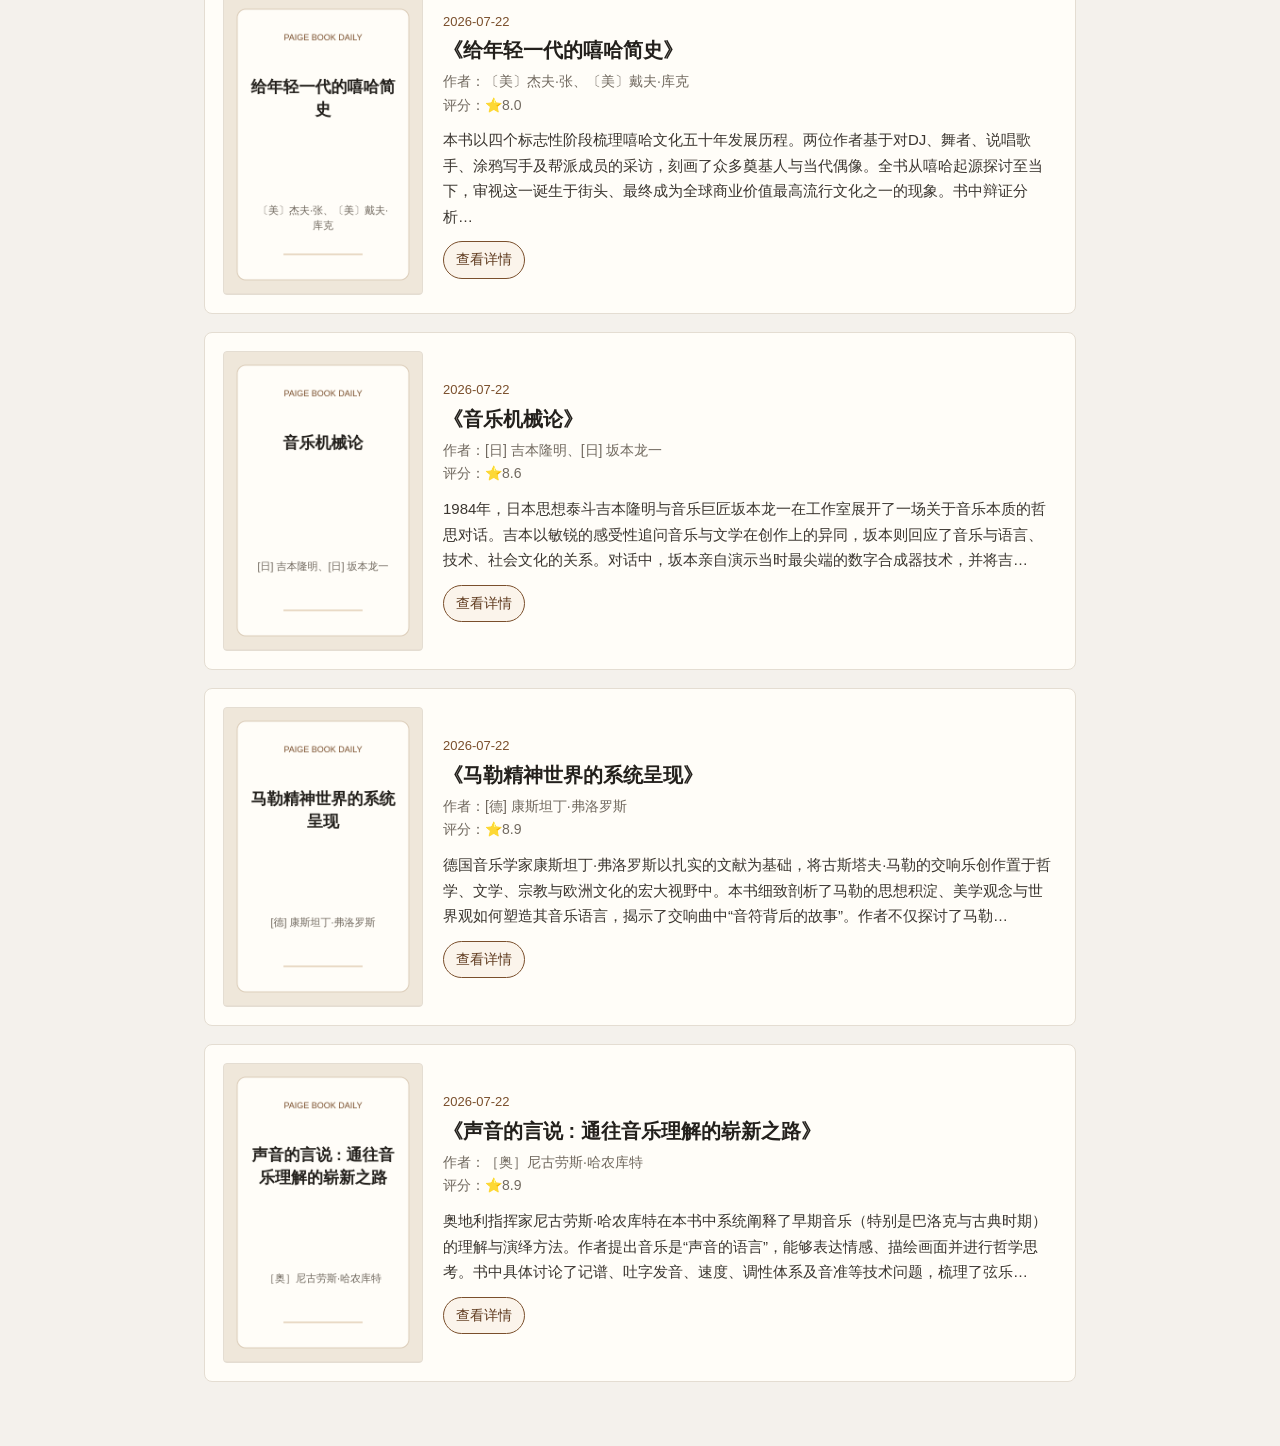
==== commit c2442caa: "Release V1.3 subscription lifecycle final" ====
--- a/website/index.html
+++ b/website/index.html
@@ -191,6 +191,10 @@
       return /^[^\s@]+@[^\s@]+\.[^\s@]+$/.test(email);
     }
 
+    function normalizeSubscriptionEmail(value) {
+      return normalizeText(value, "").toLowerCase().replace(/\.+$/, "");
+    }
+
     async function submitSubscription(email) {
       const { supabaseUrl, supabaseAnonKey } = getSubscribeConfig();
       if (!supabaseUrl || !supabaseAnonKey) {
@@ -261,7 +265,7 @@
     if (subscribeForm) {
       subscribeForm.addEventListener("submit", (event) => {
         event.preventDefault();
-        const email = normalizeText(subscribeEmail.value, "").toLowerCase();
+        const email = normalizeSubscriptionEmail(subscribeEmail.value);
         if (!isValidEmail(email)) {
           subscribeStatus.textContent = "请输入有效邮箱。";
           return;
